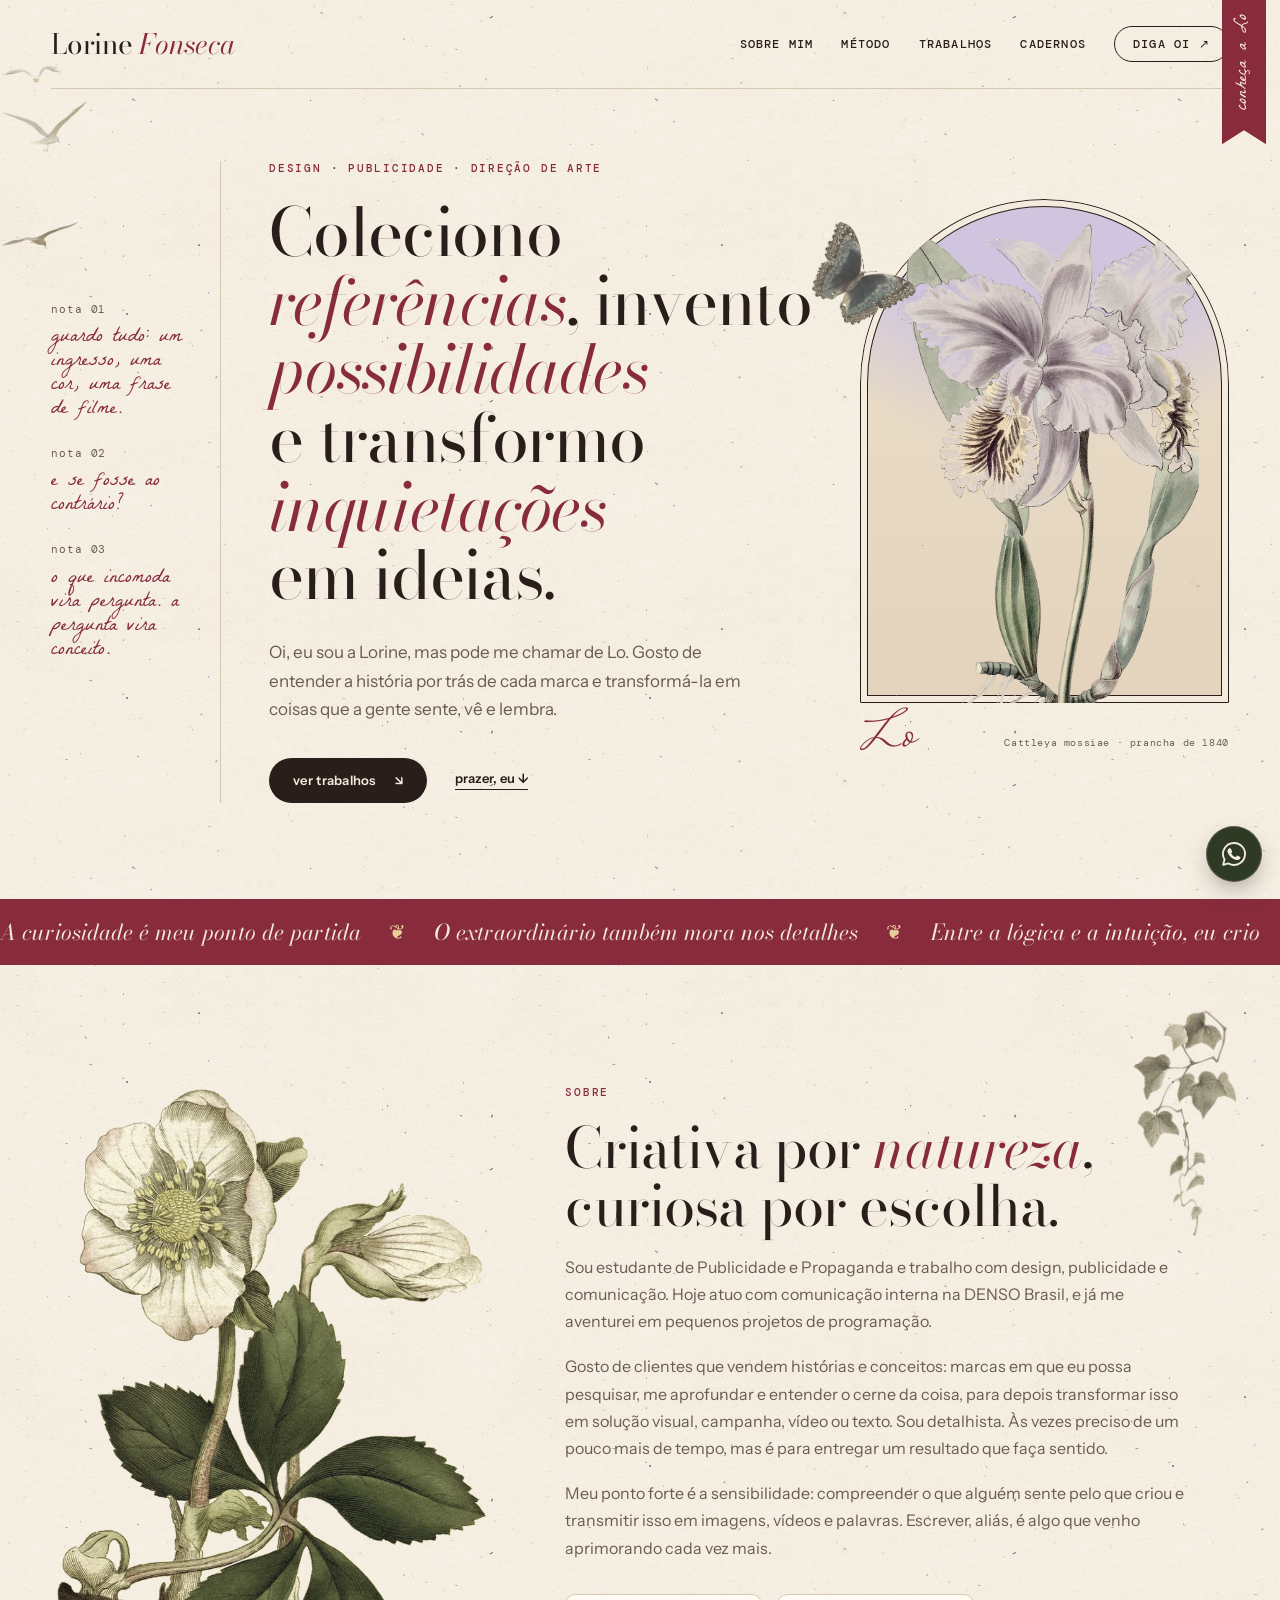
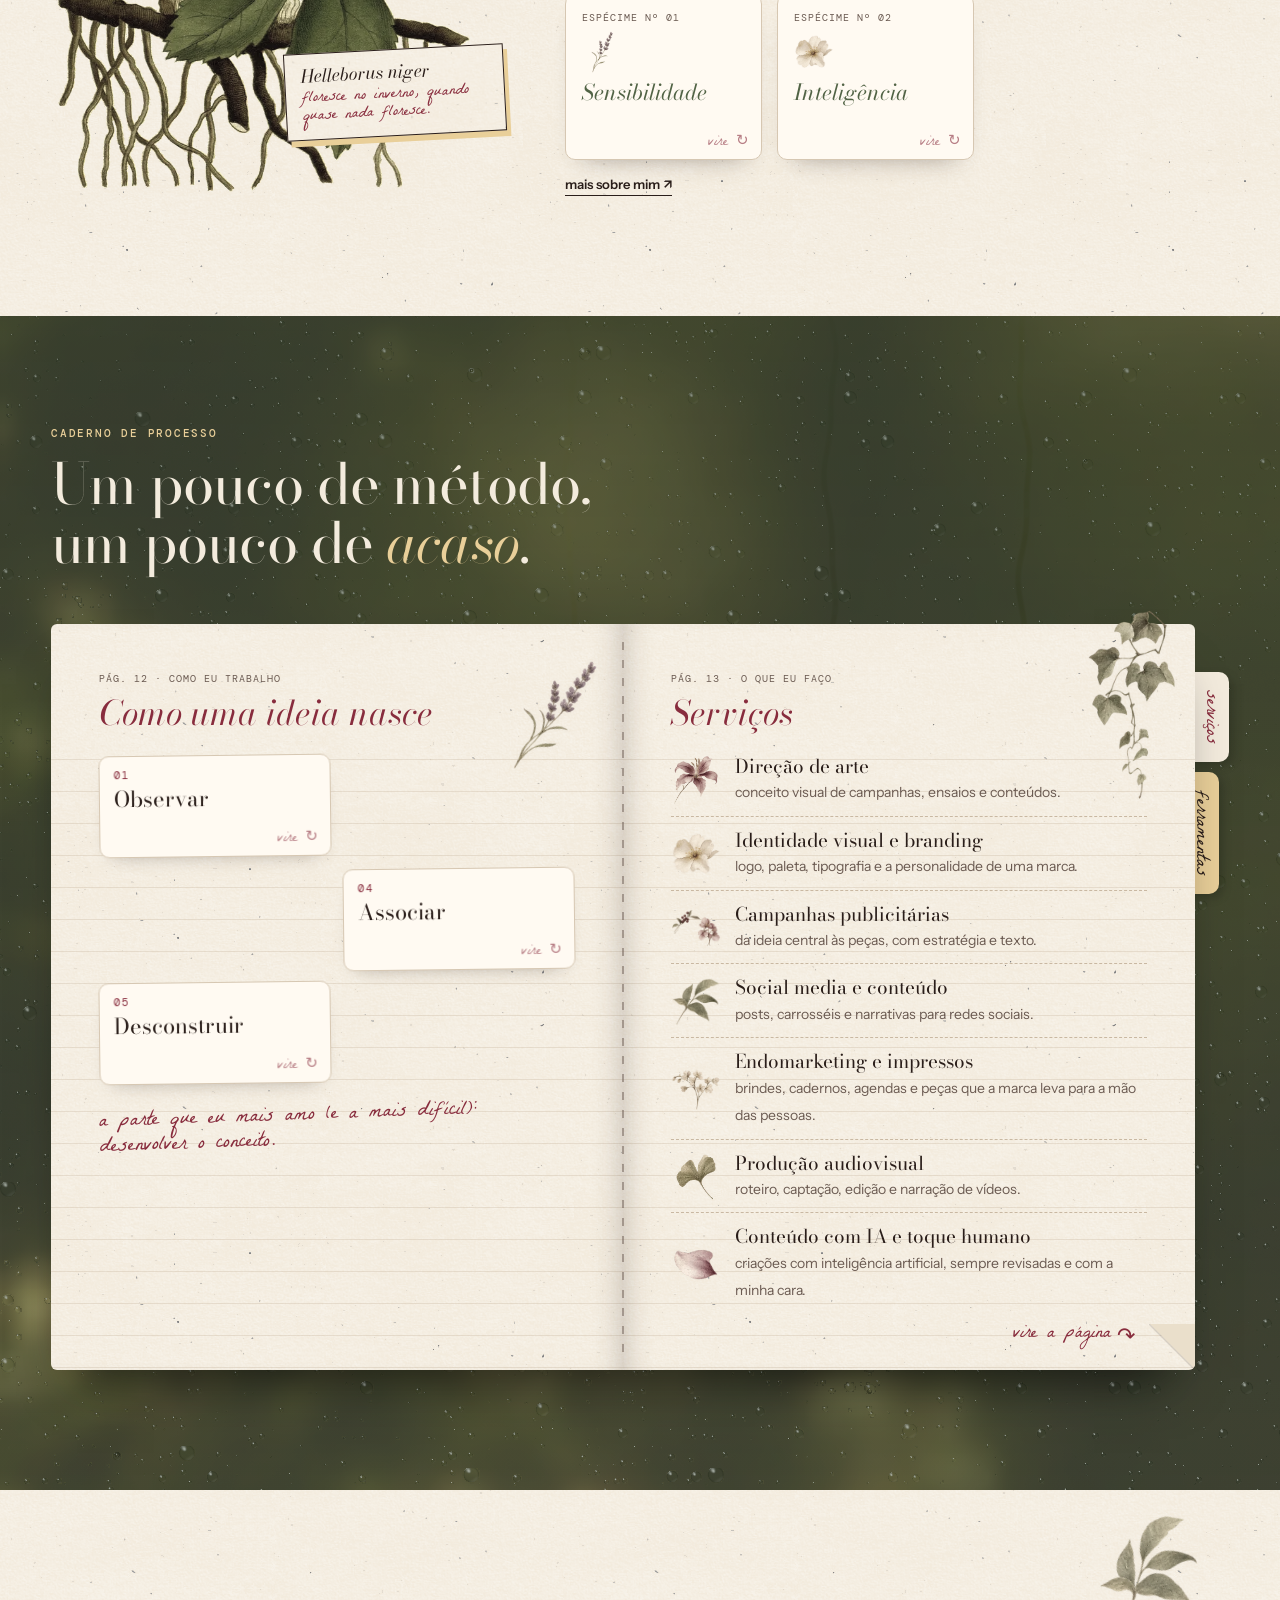
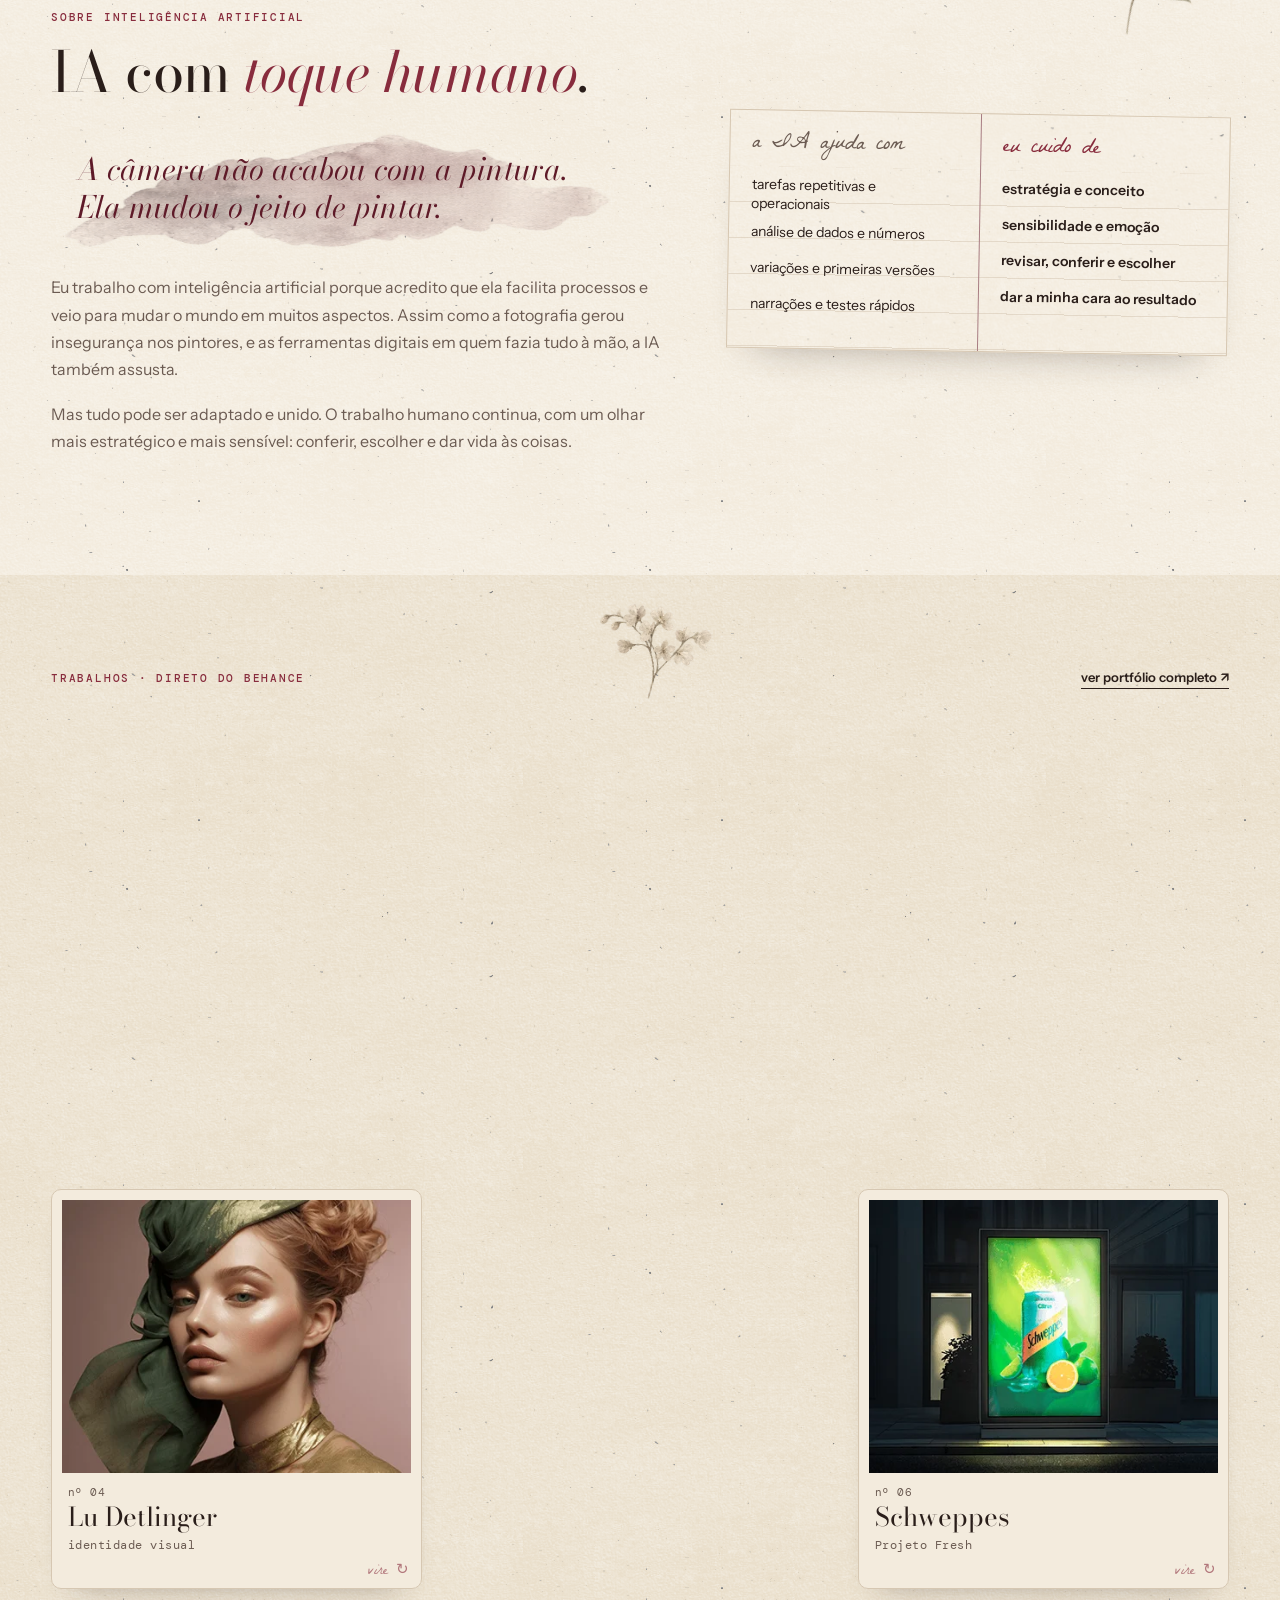
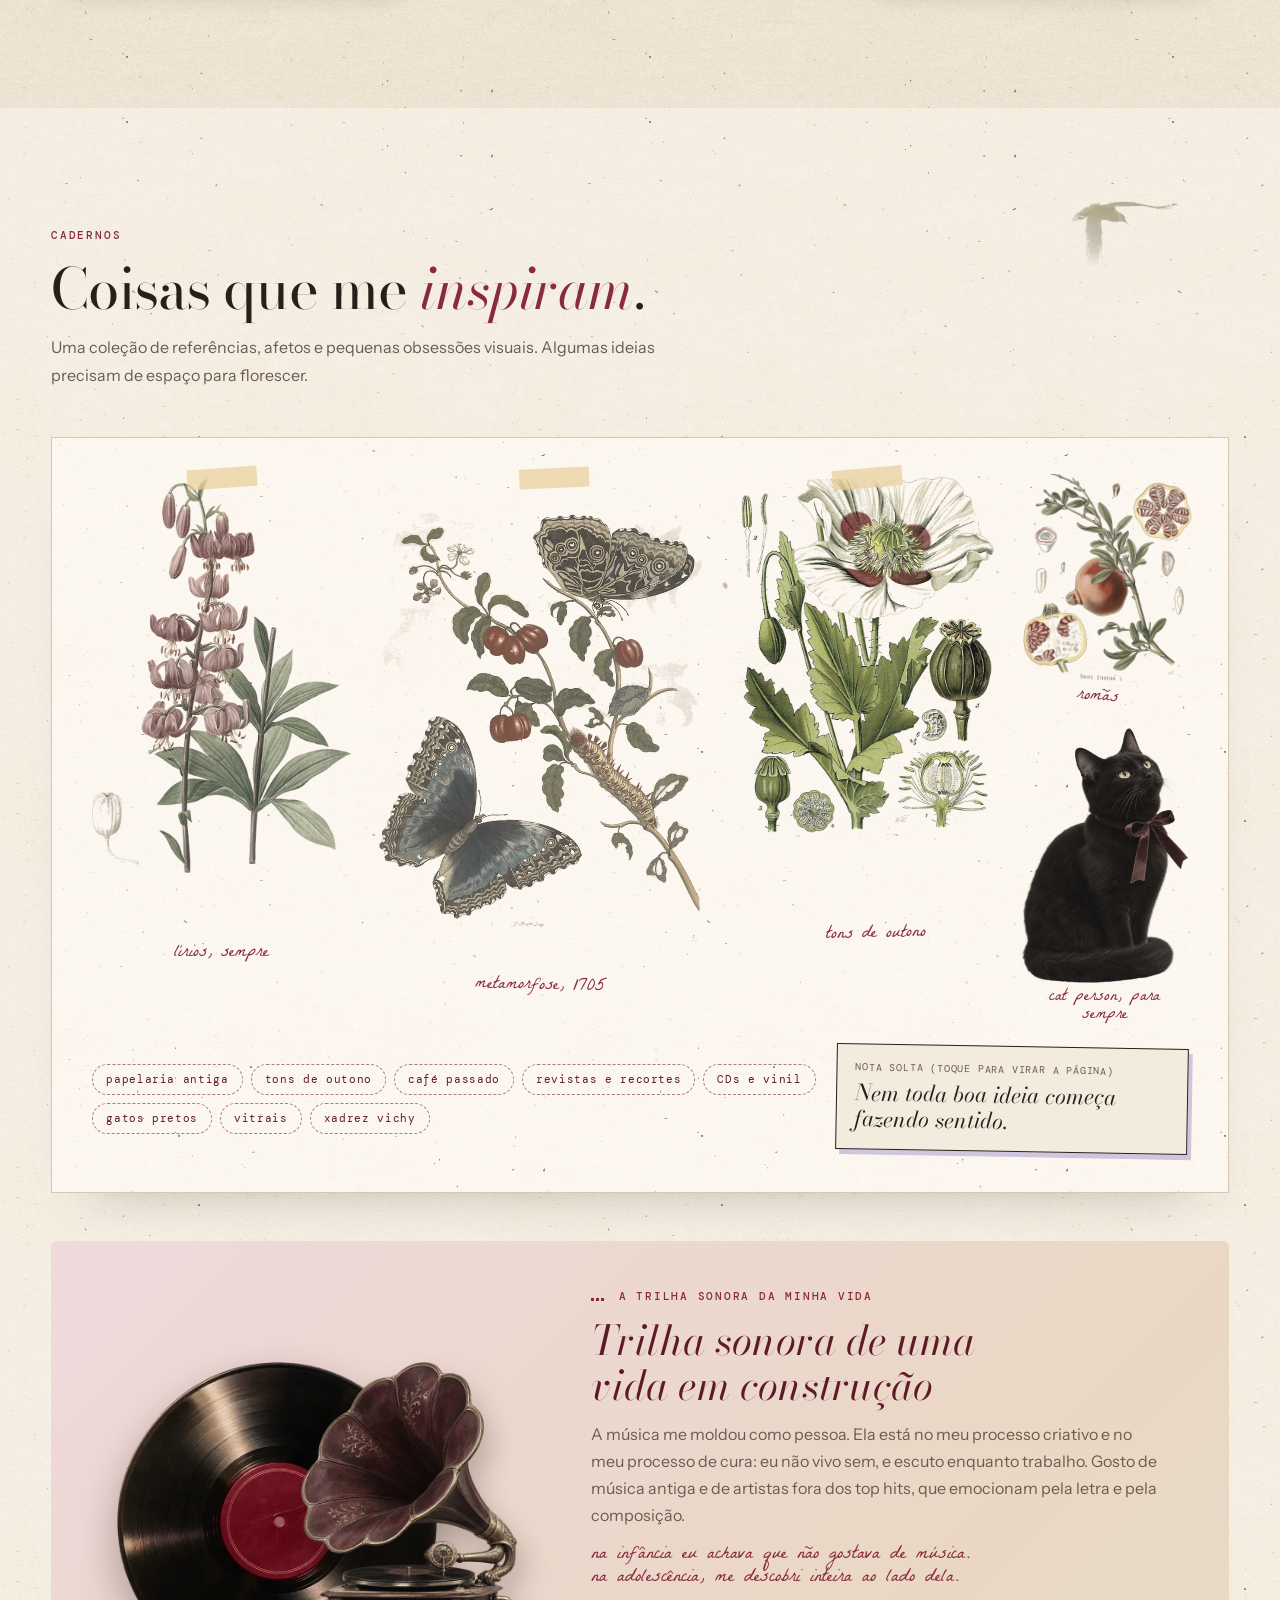
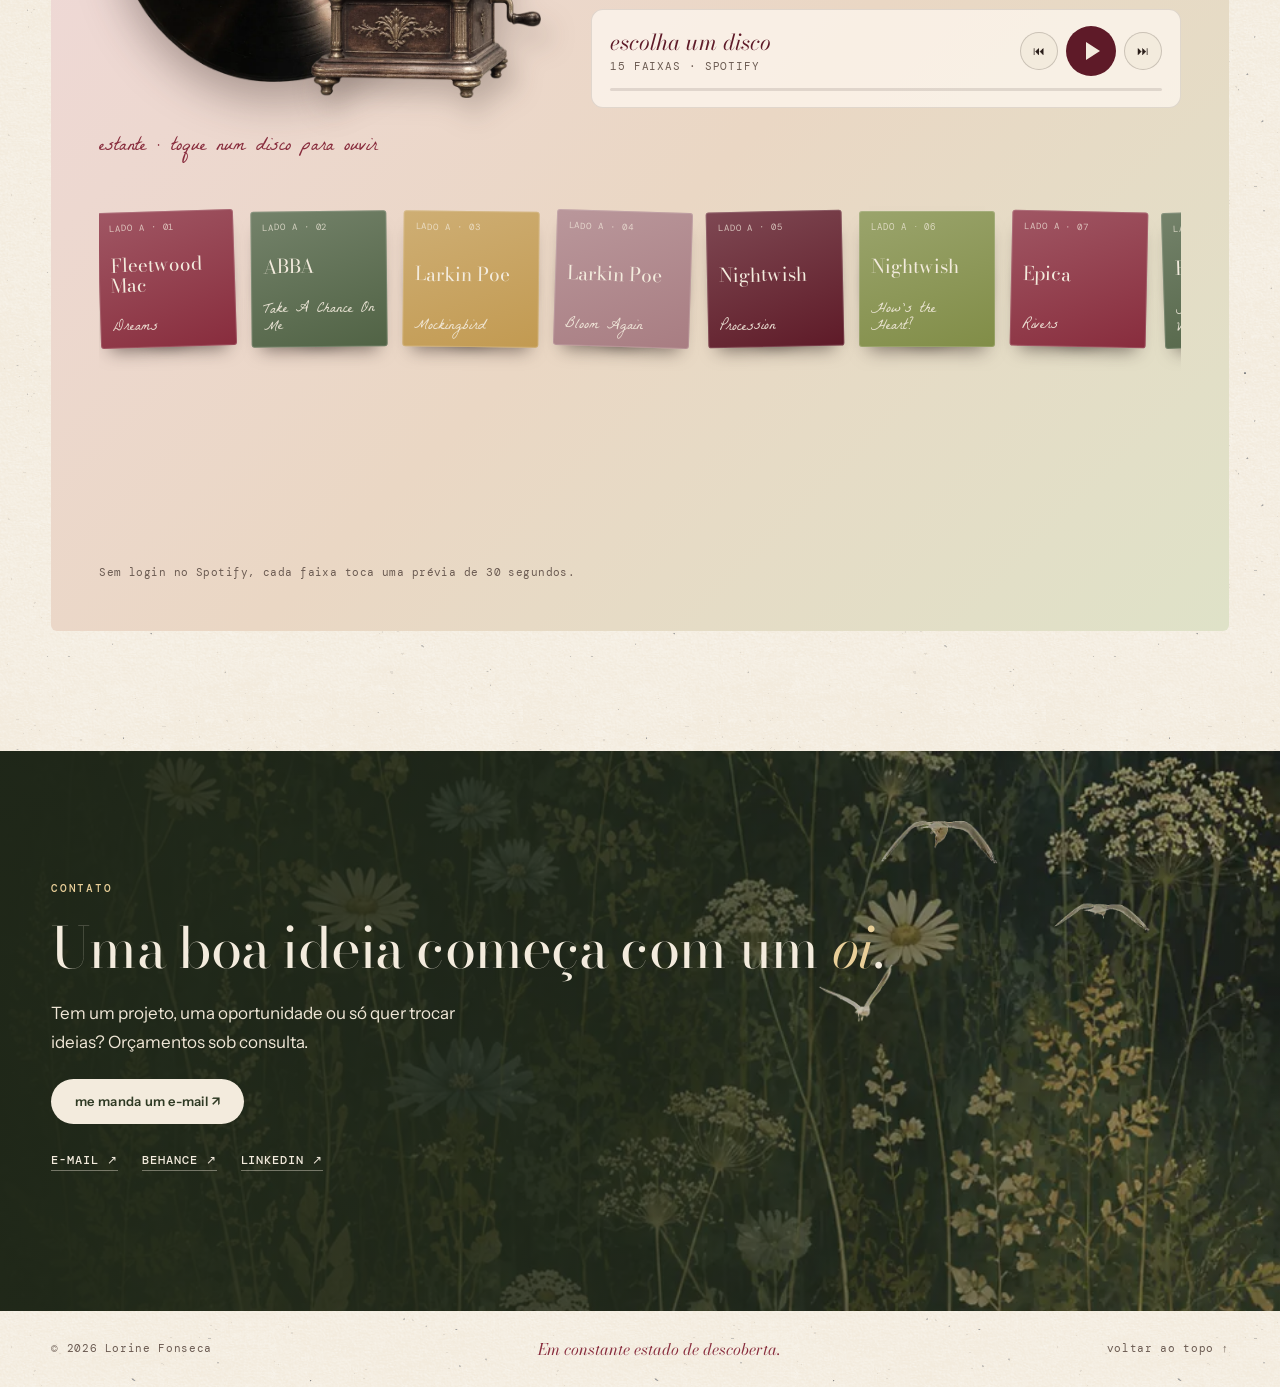
==== index.html @ 3f1cf46c "Cards que viram com mola, inclinação e brilho Princípios, etapas de 'Como uma ideia nasce', trabalho" ====
<!doctype html>
<html lang="pt-BR">
<head>
  <meta charset="utf-8">
  <meta name="viewport" content="width=device-width,initial-scale=1">
  <meta name="theme-color" content="#F3EBDD">
  <meta name="description" content="Lorine Fonseca (Lo): design, publicidade e direção de arte. Ideias com intenção, criação com personalidade.">
  <title>Lorine Fonseca | design, publicidade e direção de arte</title>
  <link rel="preconnect" href="https://fonts.googleapis.com">
  <link rel="preconnect" href="https://fonts.gstatic.com" crossorigin>
  <link href="https://fonts.googleapis.com/css2?family=Bodoni+Moda:ital,opsz,wght@0,6..96,400..700;1,6..96,400..700&family=DM+Mono:wght@400;500&family=Instrument+Sans:wght@400..700&family=La+Belle+Aurore&family=Mrs+Saint+Delafield&display=swap" rel="stylesheet">
  <link rel="preload" as="image" href="assets/botanica/orquidea.webp">
  <link rel="stylesheet" href="styles.css">
  <script>try{if(sessionStorage.getItem('lo-abertura')){document.documentElement.classList.add('sem-abertura')}sessionStorage.setItem('lo-abertura','1')}catch(e){}</script>
</head>
<body>
  <div class="loader" aria-hidden="true">
    <div class="loader-inner">
      <div class="loader-arch"><img src="assets/botanica/orquidea.webp" alt="" width="860" height="1343"></div>
      <p class="loader-name"><span style="--i:0">L</span><span style="--i:1">o</span><span style="--i:2">r</span><span style="--i:3">i</span><span style="--i:4">n</span><span style="--i:5">e</span> <em><span style="--i:7">F</span><span style="--i:8">o</span><span style="--i:9">n</span><span style="--i:10">s</span><span style="--i:11">e</span><span style="--i:12">c</span><span style="--i:13">a</span></em></p>
      <p class="loader-sub">design · publicidade · direção de arte</p>
    </div>
  </div>
  <a class="skip" href="#sobre">pular para o conteúdo</a>

  <header class="masthead wrap">
    <a href="#inicio" class="wordmark" aria-label="Lorine Fonseca, início">Lorine <em>Fonseca</em></a>
    <nav aria-label="Navegação principal">
      <a href="sobre-mim.html">sobre mim</a>
      <a href="#metodo">método</a>
      <a href="#projetos">trabalhos</a>
      <a href="#moodboard">cadernos</a>
      <a class="nav-contact" href="mailto:lorinefonseca0@gmail.com">diga oi ↗</a>
    </nav>
  </header>

  <a class="bookmark" href="sobre-mim.html"><span>conheça a Lo</span></a>

  <main>
    <!-- ============ INÍCIO ============ -->
    <section class="hero wrap" id="inicio">
      <div class="sky" aria-hidden="true">
        <img class="bird b1" src="assets/objetos/passaro-1.webp" alt="" width="248" height="154">
        <img class="bird b2" src="assets/objetos/passaro-4.webp" alt="" width="284" height="110">
        <img class="bird b3" src="assets/objetos/passaro-6.webp" alt="" width="226" height="70">
        <img class="petal p-a" src="assets/aquarela/petala.webp" alt="" width="96" height="114">
        <img class="petal p-b" src="assets/aquarela/petala-2.webp" alt="" width="129" height="96">
        <img class="petal p-c" src="assets/aquarela/petala.webp" alt="" width="96" height="114">
      </div>

      <aside class="margin" aria-label="Notas da margem">
        <p class="note-n">nota 01</p>
        <p class="hand" data-note="ref">guardo tudo: um ingresso, uma cor, uma frase de filme.</p>
        <p class="note-n">nota 02</p>
        <p class="hand" data-note="poss">e se fosse ao contrário?</p>
        <p class="note-n">nota 03</p>
        <p class="hand" data-note="inq">o que incomoda vira pergunta. a pergunta vira conceito.</p>
      </aside>

      <div class="hero-copy">
        <p class="eyebrow">design · publicidade · direção de arte</p>
        <h1>Coleciono <button type="button" class="w" data-for="ref">referências</button>, invento <button type="button" class="w" data-for="poss">possibilidades</button> e transformo <button type="button" class="w" data-for="inq">inquietações</button> em ideias.</h1>
        <p class="intro">Oi, eu sou a Lorine, mas pode me chamar de Lo. Gosto de entender a história por trás de cada marca e transformá-la em coisas que a gente sente, vê e lembra.</p>
        <div class="hero-actions">
          <a class="btn" href="#projetos">ver trabalhos <span aria-hidden="true">↘</span></a>
          <a class="text-link" href="#sobre">prazer, eu ↓</a>
        </div>
      </div>

      <figure class="hero-art">
        <div class="arch">
          <img src="assets/botanica/orquidea.webp" alt="Ilustração botânica antiga de uma orquídea lilás (Cattleya)" width="860" height="1343">
        </div>
        <img class="butterfly" src="assets/botanica/borboleta.webp" alt="" width="478" height="477">
        <figcaption><span class="sig">Lo</span><span class="tag">Cattleya mossiae · prancha de 1840</span></figcaption>
      </figure>
    </section>

    <div class="ticker" aria-hidden="true">
      <div class="ticker-track">
        <span>A curiosidade é meu ponto de partida</span><i>❦</i>
        <span>O extraordinário também mora nos detalhes</span><i>❦</i>
        <span>Entre a lógica e a intuição, eu crio</span><i>❦</i>
        <span>Um olhar atento muda tudo</span><i>❦</i>
        <span>A curiosidade é meu ponto de partida</span><i>❦</i>
        <span>O extraordinário também mora nos detalhes</span><i>❦</i>
        <span>Entre a lógica e a intuição, eu crio</span><i>❦</i>
        <span>Um olhar atento muda tudo</span><i>❦</i>
      </div>
    </div>

    <!-- ============ SOBRE ============ -->
    <section class="about wrap" id="sobre">
      <img class="deco deco-hera" src="assets/aquarela/hera.webp" alt="" width="228" height="486" loading="lazy">
      <figure class="about-art">
        <img src="assets/botanica/heleboro.webp" alt="Ilustração botânica antiga de um heléboro branco com raízes" width="680" height="1112" loading="lazy">
        <figcaption class="specimen-label">
          <span>Helleborus niger</span>
          <small>floresce no inverno, quando quase nada floresce.</small>
        </figcaption>
      </figure>

      <div class="about-copy">
        <p class="label">sobre</p>
        <h2>Criativa por <em>natureza</em>, curiosa por escolha.</h2>
        <p>Sou estudante de Publicidade e Propaganda e trabalho com design, publicidade e comunicação. Hoje atuo com comunicação interna na DENSO Brasil, e já me aventurei em pequenos projetos de programação.</p>
        <p>Gosto de clientes que vendem histórias e conceitos: marcas em que eu possa pesquisar, me aprofundar e entender o cerne da coisa, para depois transformar isso em solução visual, campanha, vídeo ou texto. Sou detalhista. Às vezes preciso de um pouco mais de tempo, mas é para entregar um resultado que faça sentido.</p>
        <p>Meu ponto forte é a sensibilidade: compreender o que alguém sente pelo que criou e transmitir isso em imagens, vídeos e palavras. Escrever, aliás, é algo que venho aprimorando cada vez mais.</p>

        <ol class="principles" aria-label="Os três princípios do meu trabalho">
          <li><div class="flip principle" tabindex="0" role="button" aria-pressed="false" aria-label="Sensibilidade: toque para virar e ler"><div class="flip-inner"><div class="flip-face flip-front"><span class="p-n">espécime nº 01</span><img class="p-ic" src="assets/aquarela/lavanda.webp" alt="" loading="lazy"><b>Sensibilidade</b><span class="flip-hint" aria-hidden="true">vire ↻</span></div><div class="flip-face flip-back"><span class="p-n">espécime nº 01 · sensibilidade</span><span class="p-desc">perceber nuances, sentimentos e detalhes que passam despercebidos.</span></div><span class="flip-glare" aria-hidden="true"></span></div></div></li>
          <li><div class="flip principle" tabindex="0" role="button" aria-pressed="false" aria-label="Inteligência: toque para virar e ler"><div class="flip-inner"><div class="flip-face flip-front"><span class="p-n">espécime nº 02</span><img class="p-ic" src="assets/aquarela/flor-creme.webp" alt="" loading="lazy"><b>Inteligência</b><span class="flip-hint" aria-hidden="true">vire ↻</span></div><div class="flip-face flip-back"><span class="p-n">espécime nº 02 · inteligência</span><span class="p-desc">criar com intenção, repertório, pesquisa e estratégia.</span></div><span class="flip-glare" aria-hidden="true"></span></div></div></li>
          <li><div class="flip principle" tabindex="0" role="button" aria-pressed="false" aria-label="Experimentação: toque para virar e ler"><div class="flip-inner"><div class="flip-face flip-front"><span class="p-n">espécime nº 03</span><img class="p-ic" src="assets/aquarela/folhas.webp" alt="" loading="lazy"><b>Experimentação</b><span class="flip-hint" aria-hidden="true">vire ↻</span></div><div class="flip-face flip-back"><span class="p-n">espécime nº 03 · experimentação</span><span class="p-desc">misturar linguagens, testar e questionar padrões.</span></div><span class="flip-glare" aria-hidden="true"></span></div></div></li>
        </ol>

        <a class="text-link" href="sobre-mim.html">mais sobre mim ↗</a>
      </div>
    </section>

    <!-- ============ MÉTODO, SERVIÇOS E FERRAMENTAS (sketchbook) ============ -->
    <section class="method" id="metodo">
      <div class="wrap">
        <div class="method-head">
          <p class="label">caderno de processo</p>
          <h2>Um pouco de método, um pouco de <em>acaso</em>.</h2>
        </div>

        <div class="binder" id="fichario">
          <div class="binder-tabs" role="tablist" aria-label="Páginas do fichário">
            <button type="button" role="tab" class="tab tab-1" id="tab-1" aria-controls="spread-1" aria-selected="true">serviços</button>
            <button type="button" role="tab" class="tab tab-2" id="tab-2" aria-controls="spread-2" aria-selected="false" tabindex="-1">ferramentas</button>
          </div>
          <div class="spreads">
            <div class="sketchbook spread is-active" id="spread-1" role="tabpanel" aria-labelledby="tab-1">
              <article class="page page-left" aria-labelledby="como">
                <img class="wc wc-lavanda" src="assets/aquarela/lavanda.webp" alt="" width="162" height="300" loading="lazy">
                <p class="page-tag">pág. 12 · como eu trabalho</p>
                <h3 id="como">Como uma ideia nasce</h3>
                <ol class="steps">
                  <li><div class="flip step" tabindex="0" role="button" aria-pressed="false" aria-label="Observar: toque para virar e ler"><div class="flip-inner"><div class="flip-face flip-front"><span class="st-n">01</span><b>Observar</b><span class="flip-hint" aria-hidden="true">vire ↻</span></div><div class="flip-face flip-back"><span class="st-n">01 · observar</span><span class="st-desc">começo pelo briefing: perguntas e escuta para entender o que você quer de verdade.</span></div><span class="flip-glare" aria-hidden="true"></span></div></div></li>
                  <li><div class="flip step" tabindex="0" role="button" aria-pressed="false" aria-label="Sentir: toque para virar e ler"><div class="flip-inner"><div class="flip-face flip-front"><span class="st-n">02</span><b>Sentir</b><span class="flip-hint" aria-hidden="true">vire ↻</span></div><div class="flip-face flip-back"><span class="st-n">02 · sentir</span><span class="st-desc">busco a história do produto e o que motiva quem o criou. Todo negócio carrega um valor afetivo.</span></div><span class="flip-glare" aria-hidden="true"></span></div></div></li>
                  <li><div class="flip step" tabindex="0" role="button" aria-pressed="false" aria-label="Pesquisar: toque para virar e ler"><div class="flip-inner"><div class="flip-face flip-front"><span class="st-n">03</span><b>Pesquisar</b><span class="flip-hint" aria-hidden="true">vire ↻</span></div><div class="flip-face flip-back"><span class="st-n">03 · pesquisar</span><span class="st-desc">mergulho em referências, mercado e contexto até chegar ao cerne da ideia.</span></div><span class="flip-glare" aria-hidden="true"></span></div></div></li>
                  <li><div class="flip step" tabindex="0" role="button" aria-pressed="false" aria-label="Associar: toque para virar e ler"><div class="flip-inner"><div class="flip-face flip-front"><span class="st-n">04</span><b>Associar</b><span class="flip-hint" aria-hidden="true">vire ↻</span></div><div class="flip-face flip-back"><span class="st-n">04 · associar</span><span class="st-desc">cruzo coisas que parecem distantes até surgir um conceito.</span></div><span class="flip-glare" aria-hidden="true"></span></div></div></li>
                  <li><div class="flip step" tabindex="0" role="button" aria-pressed="false" aria-label="Desconstruir: toque para virar e ler"><div class="flip-inner"><div class="flip-face flip-front"><span class="st-n">05</span><b>Desconstruir</b><span class="flip-hint" aria-hidden="true">vire ↻</span></div><div class="flip-face flip-back"><span class="st-n">05 · desconstruir</span><span class="st-desc">questiono o óbvio e corto o que não tem intenção.</span></div><span class="flip-glare" aria-hidden="true"></span></div></div></li>
                  <li><div class="flip step" tabindex="0" role="button" aria-pressed="false" aria-label="Experimentar: toque para virar e ler"><div class="flip-inner"><div class="flip-face flip-front"><span class="st-n">06</span><b>Experimentar</b><span class="flip-hint" aria-hidden="true">vire ↻</span></div><div class="flip-face flip-back"><span class="st-n">06 · experimentar</span><span class="st-desc">desenvolvo o visual com cuidado nos detalhes e testo caminhos até os elementos conversarem.</span></div><span class="flip-glare" aria-hidden="true"></span></div></div></li>
                </ol>
                <p class="page-note">a parte que eu mais amo (e a mais difícil): desenvolver o conceito.</p>
              </article>

              <article class="page page-right" aria-labelledby="faco">
                <img class="wc wc-hera" src="assets/aquarela/hera.webp" alt="" width="228" height="486" loading="lazy">
                <p class="page-tag">pág. 13 · o que eu faço</p>
                <h3 id="faco">Serviços</h3>
                <ul class="services">
                  <li><img src="assets/aquarela/lirio.webp" alt="" width="345" height="375" loading="lazy"><div><b>Direção de arte</b><span>conceito visual de campanhas, ensaios e conteúdos.</span></div></li>
                  <li><img src="assets/aquarela/flor-creme.webp" alt="" width="219" height="186" loading="lazy"><div><b>Identidade visual e branding</b><span>logo, paleta, tipografia e a personalidade de uma marca.</span></div></li>
                  <li><img src="assets/aquarela/frutinhas.webp" alt="" width="432" height="327" loading="lazy"><div><b>Campanhas publicitárias</b><span>da ideia central às peças, com estratégia e texto.</span></div></li>
                  <li><img src="assets/aquarela/folhas.webp" alt="" width="219" height="216" loading="lazy"><div><b>Social media e conteúdo</b><span>posts, carrosséis e narrativas para redes sociais.</span></div></li>
                  <li><img src="assets/aquarela/ramo-creme.webp" alt="" width="273" height="231" loading="lazy"><div><b>Endomarketing e impressos</b><span>brindes, cadernos, agendas e peças que a marca leva para a mão das pessoas.</span></div></li>
                  <li><img src="assets/aquarela/ginkgo.webp" alt="" width="165" height="189" loading="lazy"><div><b>Produção audiovisual</b><span>roteiro, captação, edição e narração de vídeos.</span></div></li>
                  <li><img src="assets/aquarela/petala-2.webp" alt="" width="129" height="96" loading="lazy"><div><b>Conteúdo com IA e toque humano</b><span>criações com inteligência artificial, sempre revisadas e com a minha cara.</span></div></li>
                </ul>
                <button type="button" class="turn turn-next" data-go="2">vire a página <span aria-hidden="true">↷</span></button>
              </article>
            </div>

            <div class="sketchbook spread" id="spread-2" role="tabpanel" aria-labelledby="tab-2">
              <article class="page page-left" aria-labelledby="ferramentas">
                <img class="wc wc-ginkgo" src="assets/aquarela/ginkgo.webp" alt="" width="165" height="189" loading="lazy">
                <p class="page-tag">pág. 14 · ferramentas</p>
                <h3 id="ferramentas">Ferramentas</h3>
                <dl class="tools">
                  <div><dt>criação</dt><dd><span>Photoshop</span><span>Illustrator</span><span>Figma</span><span>Canva</span><span>CapCut</span></dd></div>
                  <div><dt>inteligência artificial</dt><dd><span>Claude Code</span><span>ChatGPT</span><span>Magnific</span><span>ElevenLabs</span></dd></div>
                  <div><dt>referência e organização</dt><dd><span>Pinterest</span><span>Notion</span><span>Trello</span></dd></div>
                  <div><dt>e-mail marketing</dt><dd><span>HubSpot</span><span>All iN</span><span>Mailbiz</span></dd></div>
                  <div><dt>pacote Office</dt><dd><span class="fav">PowerPoint</span><span>Excel</span><span>Word</span></dd></div>
                  <div><dt>à mão</dt><dd><span>cadernos e colagem</span><span>desenho</span><span>aquarela</span><span>Canon PowerShot</span></dd></div>
                  <div><dt>idiomas</dt><dd><span>português</span><span>inglês intermediário</span></dd></div>
                </dl>
                <button type="button" class="turn turn-prev" data-go="1"><span aria-hidden="true">↶</span> voltar a página</button>
              </article>

              <article class="page page-right" aria-labelledby="combinados">
                <img class="wc wc-flor" src="assets/aquarela/flor-creme.webp" alt="" width="219" height="186" loading="lazy">
                <p class="page-tag">pág. 15 · combinados</p>
                <h3 id="combinados">Como trabalhamos juntos</h3>
                <ul class="deals">
                  <li>Começo sempre por um bom briefing: perguntas, história e motivações.</li>
                  <li>Apresento ideias com fatos e explicações. A escolha final é sua.</li>
                  <li>Até 3 rodadas de ajuste para chegar ao resultado final.</li>
                  <li>Você recebe tudo o que foi proposto: posts, vídeos e todos os assets finais.</li>
                  <li>Arquivos abertos mediante valor adicional.</li>
                </ul>
                <div class="stamp-row">
                  <span class="stamp">orçamento sob consulta</span>
                  <span class="stamp stamp-2">freelas e oportunidades</span>
                </div>
                <p class="page-note">aberta a lugares que valorizem a criatividade e o crescimento.</p>
              </article>
            </div>
          </div>
        </div>
      </div>
    </section>

    <!-- ============ IA ============ -->
    <section class="ai wrap" id="ia" aria-labelledby="ia-titulo">
      <img class="deco deco-folhas" src="assets/aquarela/folhas.webp" alt="" width="219" height="216" loading="lazy">
      <div class="ai-copy">
        <p class="label">sobre inteligência artificial</p>
        <h2 id="ia-titulo">IA com <em>toque humano</em>.</h2>
        <blockquote class="ai-quote">
          <span class="wash" aria-hidden="true"></span>
          A câmera não acabou com a pintura. Ela mudou o jeito de pintar.
        </blockquote>
        <p>Eu trabalho com inteligência artificial porque acredito que ela facilita processos e veio para mudar o mundo em muitos aspectos. Assim como a fotografia gerou insegurança nos pintores, e as ferramentas digitais em quem fazia tudo à mão, a IA também assusta.</p>
        <p>Mas tudo pode ser adaptado e unido. O trabalho humano continua, com um olhar mais estratégico e mais sensível: conferir, escolher e dar vida às coisas.</p>
      </div>
      <div class="ledger" aria-label="Divisão de tarefas entre a IA e a Lo">
        <div class="ledger-col">
          <p class="ledger-h">a IA ajuda com</p>
          <ul>
            <li>tarefas repetitivas e operacionais</li>
            <li>análise de dados e números</li>
            <li>variações e primeiras versões</li>
            <li>narrações e testes rápidos</li>
          </ul>
        </div>
        <div class="ledger-col ledger-me">
          <p class="ledger-h">eu cuido de</p>
          <ul>
            <li>estratégia e conceito</li>
            <li>sensibilidade e emoção</li>
            <li>revisar, conferir e escolher</li>
            <li>dar a minha cara ao resultado</li>
          </ul>
        </div>
      </div>
    </section>

    <!-- ============ TRABALHOS ============ -->
    <section class="projects" id="projetos">
      <div class="wrap">
        <img class="deco deco-ramo" src="assets/aquarela/ramo-creme.webp" alt="" width="273" height="231" loading="lazy">
        <div class="projects-head">
          <p class="label">trabalhos · direto do Behance</p>
          <a class="text-link" href="https://www.behance.net/lorinefonseca" target="_blank" rel="noopener">ver portfólio completo ↗</a>
        </div>

        <div class="behance-grid">
          <div class="flip work" tabindex="0" role="button" aria-pressed="false" aria-label="MUSA: toque para virar"><div class="flip-inner"><div class="flip-face flip-front"><span class="work-img"><img src="assets/behance/musa.webp" alt="Capa do projeto MUSA" width="404" height="316" loading="lazy"></span><span class="work-meta"><span class="work-n">nº 01</span><span class="work-title">MUSA</span><span class="work-tag">identidade visual · Cuplover</span></span><span class="flip-hint" aria-hidden="true">vire ↻</span></div><div class="flip-face flip-back"><span class="work-n">nº 01 · Behance</span><span class="work-title">MUSA</span><span class="work-tag">identidade visual · Cuplover</span><a class="work-link" href="https://www.behance.net/gallery/258523909/MUSA-Identidade-Visual-CUPLOVER" target="_blank" rel="noopener">abrir projeto completo ↗</a></div><span class="flip-glare" aria-hidden="true"></span></div></div>
          <div class="flip work" tabindex="0" role="button" aria-pressed="false" aria-label="Yupe: toque para virar"><div class="flip-inner"><div class="flip-face flip-front"><span class="work-img"><img src="assets/behance/yupe.webp" alt="Capa do projeto Yupe" width="404" height="316" loading="lazy"></span><span class="work-meta"><span class="work-n">nº 02</span><span class="work-title">Yupe</span><span class="work-tag">logo e design web</span></span><span class="flip-hint" aria-hidden="true">vire ↻</span></div><div class="flip-face flip-back"><span class="work-n">nº 02 · Behance</span><span class="work-title">Yupe</span><span class="work-tag">logo e design web</span><a class="work-link" href="https://www.behance.net/gallery/209349275/Yupe-Logo-e-Design-Web" target="_blank" rel="noopener">abrir projeto completo ↗</a></div><span class="flip-glare" aria-hidden="true"></span></div></div>
          <div class="flip work" tabindex="0" role="button" aria-pressed="false" aria-label="Proxima Digital Design: toque para virar"><div class="flip-inner"><div class="flip-face flip-front"><span class="work-img"><img src="assets/behance/proxima.webp" alt="Capa do projeto Proxima Digital Design" width="404" height="316" loading="lazy"></span><span class="work-meta"><span class="work-n">nº 03</span><span class="work-title">Proxima Digital Design</span><span class="work-tag">identidade visual</span></span><span class="flip-hint" aria-hidden="true">vire ↻</span></div><div class="flip-face flip-back"><span class="work-n">nº 03 · Behance</span><span class="work-title">Proxima Digital Design</span><span class="work-tag">identidade visual</span><a class="work-link" href="https://www.behance.net/gallery/207984297/Proxima-Digital-Design-Identidade-Visual" target="_blank" rel="noopener">abrir projeto completo ↗</a></div><span class="flip-glare" aria-hidden="true"></span></div></div>
          <div class="flip work" tabindex="0" role="button" aria-pressed="false" aria-label="Lu Detlinger: toque para virar"><div class="flip-inner"><div class="flip-face flip-front"><span class="work-img"><img src="assets/behance/lu-detlinger.webp" alt="Capa do projeto Lu Detlinger" width="404" height="316" loading="lazy"></span><span class="work-meta"><span class="work-n">nº 04</span><span class="work-title">Lu Detlinger</span><span class="work-tag">identidade visual</span></span><span class="flip-hint" aria-hidden="true">vire ↻</span></div><div class="flip-face flip-back"><span class="work-n">nº 04 · Behance</span><span class="work-title">Lu Detlinger</span><span class="work-tag">identidade visual</span><a class="work-link" href="https://www.behance.net/gallery/206442843/Lu-Detlinger" target="_blank" rel="noopener">abrir projeto completo ↗</a></div><span class="flip-glare" aria-hidden="true"></span></div></div>
          <div class="flip work" tabindex="0" role="button" aria-pressed="false" aria-label="Constructum: toque para virar"><div class="flip-inner"><div class="flip-face flip-front"><span class="work-img"><img src="assets/behance/constructum.webp" alt="Capa do projeto Constructum" width="404" height="316" loading="lazy"></span><span class="work-meta"><span class="work-n">nº 05</span><span class="work-title">Constructum</span><span class="work-tag">jogo de tabuleiro</span></span><span class="flip-hint" aria-hidden="true">vire ↻</span></div><div class="flip-face flip-back"><span class="work-n">nº 05 · Behance</span><span class="work-title">Constructum</span><span class="work-tag">jogo de tabuleiro</span><a class="work-link" href="https://www.behance.net/gallery/201735393/Constructum-Jogo-de-Tabuleiro" target="_blank" rel="noopener">abrir projeto completo ↗</a></div><span class="flip-glare" aria-hidden="true"></span></div></div>
          <div class="flip work" tabindex="0" role="button" aria-pressed="false" aria-label="Schweppes: toque para virar"><div class="flip-inner"><div class="flip-face flip-front"><span class="work-img"><img src="assets/behance/schweppes.webp" alt="Capa do projeto Schweppes, Projeto Fresh" width="404" height="316" loading="lazy"></span><span class="work-meta"><span class="work-n">nº 06</span><span class="work-title">Schweppes</span><span class="work-tag">Projeto Fresh</span></span><span class="flip-hint" aria-hidden="true">vire ↻</span></div><div class="flip-face flip-back"><span class="work-n">nº 06 · Behance</span><span class="work-title">Schweppes</span><span class="work-tag">Projeto Fresh</span><a class="work-link" href="https://www.behance.net/gallery/201734225/Projeto-Fresh-Schweppes" target="_blank" rel="noopener">abrir projeto completo ↗</a></div><span class="flip-glare" aria-hidden="true"></span></div></div>
        </div>
      </div>
    </section>

    <!-- ============ CADERNOS ============ -->
    <section class="notebook wrap" id="moodboard">
      <img class="bird bird-still" src="assets/objetos/passaro-3.webp" alt="" width="184" height="118" loading="lazy">
      <div class="notebook-head">
        <p class="label">cadernos</p>
        <h2>Coisas que me <em>inspiram</em>.</h2>
        <p>Uma coleção de referências, afetos e pequenas obsessões visuais. Algumas ideias precisam de espaço para florescer.</p>
      </div>

      <div class="herbarium">
        <figure class="pressed p1">
          <img src="assets/botanica/lirio.webp" alt="Ilustração antiga de lírio martagão" width="680" height="1039" loading="lazy">
          <figcaption>lírios, sempre</figcaption>
        </figure>
        <figure class="pressed p2">
          <img src="assets/botanica/merian.webp" alt="Prancha de Maria Sibylla Merian com borboletas, frutos e lagarta" width="680" height="893" loading="lazy">
          <figcaption>metamorfose, 1705</figcaption>
        </figure>
        <figure class="pressed p3">
          <img src="assets/botanica/papoula.webp" alt="Ilustração antiga de papoula branca com cápsulas" width="680" height="937" loading="lazy">
          <figcaption>tons de outono</figcaption>
        </figure>
        <figure class="pressed p4">
          <img src="assets/botanica/roma.webp" alt="Ilustração antiga de romã, inteira e em corte" width="680" height="828" loading="lazy">
          <figcaption>romãs</figcaption>
        </figure>
        <figure class="object cat">
          <img src="assets/objetos/gato.webp" alt="Gato preto sentado com um laço vinho no pescoço" width="560" height="861" loading="lazy">
          <figcaption>cat person, para sempre</figcaption>
        </figure>

        <ul class="mood-tags" aria-label="Pequenas obsessões">
          <li>papelaria antiga</li><li>tons de outono</li><li>café passado</li><li>revistas e recortes</li><li>CDs e vinil</li><li>gatos pretos</li><li>vitrais</li><li>xadrez vichy</li>
        </ul>

        <button type="button" class="phrase" id="phrase" aria-live="polite">
          <span class="phrase-label">nota solta (toque para virar a página)</span>
          <span class="phrase-text" id="phrase-text">Nem toda boa ideia começa fazendo sentido.</span>
        </button>
      </div>

      <!-- Trilha sonora: vitrola com estante de discos (Spotify) -->
      <div class="soundtrack" id="trilha">
        <div class="soundtrack-top">
          <div class="player-art">
            <button type="button" class="turntable" id="turntable" aria-label="Tocar ou pausar a música">
              <img class="vinyl-img" src="assets/objetos/vinil.webp" alt="" width="700" height="708" loading="lazy">
              <span class="vinyl-label" id="vinyl-label" aria-hidden="true"></span>
            </button>
            <img class="gramophone" src="assets/objetos/gramofone.webp" alt="Gramofone antigo com corneta vinho e dourada" width="560" height="786" loading="lazy">
          </div>
          <div class="soundtrack-copy">
            <p class="label"><span class="eq" aria-hidden="true"><i></i><i></i><i></i></span> <span id="now-label">a trilha sonora da minha vida</span></p>
            <h3>Trilha sonora de uma vida em construção</h3>
            <p>A música me moldou como pessoa. Ela está no meu processo criativo e no meu processo de cura: eu não vivo sem, e escuto enquanto trabalho. Gosto de música antiga e de artistas fora dos top hits, que emocionam pela letra e pela composição.</p>
            <p class="hand-note">na infância eu achava que não gostava de música. na adolescência, me descobri inteira ao lado dela.</p>
            <div class="deck" aria-label="Controles da vitrola">
              <div class="now">
                <span class="now-title" id="now-title">escolha um disco</span>
                <span class="now-artist" id="now-artist">15 faixas · Spotify</span>
              </div>
              <div class="deck-buttons">
                <button type="button" class="deck-btn" id="prev" aria-label="Faixa anterior">⏮</button>
                <button type="button" class="deck-btn deck-play" id="play" aria-label="Tocar"><span class="i-play" aria-hidden="true"></span></button>
                <button type="button" class="deck-btn" id="next" aria-label="Próxima faixa">⏭</button>
              </div>
              <div class="progress" aria-hidden="true"><span id="progress-bar"></span></div>
            </div>
          </div>
        </div>
        <div class="shelf-wrap">
          <p class="shelf-label">estante · toque num disco para ouvir</p>
          <ol class="shelf" id="shelf" aria-label="Discos da trilha sonora"></ol>
        </div>
        <div class="spotify" id="spotify"><div id="spotify-embed"></div></div>
        <p class="spotify-note">Sem login no Spotify, cada faixa toca uma prévia de 30 segundos.</p>
      </div>
    </section>

    <!-- ============ CONTATO ============ -->
    <section class="contact" id="contato">
      <img class="bird c1" src="assets/objetos/passaro-2.webp" alt="" width="244" height="94" loading="lazy">
      <img class="bird c2" src="assets/objetos/passaro-5.webp" alt="" width="240" height="82" loading="lazy">
      <img class="bird c3" src="assets/objetos/passaro-7.webp" alt="" width="168" height="134" loading="lazy">
      <div class="wrap contact-inner">
        <p class="label">contato</p>
        <h2>Uma boa ideia começa com um <em>oi</em>.</h2>
        <p>Tem um projeto, uma oportunidade ou só quer trocar ideias? Orçamentos sob consulta.</p>
        <a class="btn btn-light" href="mailto:lorinefonseca0@gmail.com">me manda um e-mail ↗</a>
        <div class="contact-links">
          <a href="mailto:lorinefonseca0@gmail.com">e-mail ↗</a>
          <a href="https://www.behance.net/lorinefonseca" target="_blank" rel="noopener">behance ↗</a>
          <a href="https://www.linkedin.com/in/lorine-fonseca/" target="_blank" rel="noopener">linkedin ↗</a>
        </div>
      </div>
    </section>
  </main>

  <footer class="footer wrap">
    <span>© <span id="year">2026</span> Lorine Fonseca</span>
    <span class="footer-note">Em constante estado de descoberta.</span>
    <a href="#inicio">voltar ao topo ↑</a>
  </footer>

  <a class="whatsapp" href="https://wa.me/5519991912205?text=Ol%C3%A1%21%20Vim%20pelo%20seu%20site%2Fportf%C3%B3lio." target="_blank" rel="noopener" aria-label="Conversar com a Lo no WhatsApp">
    <svg viewBox="0 0 24 24" aria-hidden="true"><path class="wa-bubble" d="M12 2.6a9.4 9.4 0 0 0-8.1 14.2L2.7 21.3l4.6-1.2A9.4 9.4 0 1 0 12 2.6z"/><path class="wa-phone" d="M9.1 7.6c-.2-.5-.4-.5-.6-.5h-.5a1 1 0 0 0-.7.3 3 3 0 0 0-.9 2.2c0 1.3 1 2.6 1.1 2.8.1.2 1.9 3 4.7 4.1 2.3.9 2.8.7 3.3.7.5-.1 1.6-.7 1.8-1.3.2-.6.2-1.2.2-1.3-.1-.1-.3-.2-.6-.3l-1.9-.9c-.3-.1-.4-.1-.6.1l-.8 1c-.2.2-.3.2-.6.1a6.8 6.8 0 0 1-3.4-3c-.3-.4.3-.4.7-1.4.1-.2 0-.3 0-.5l-.9-2.1z"/></svg>
    <span>fale comigo</span>
  </a>

  <script src="script.js"></script>
  <script src="flip.js"></script>
  <script src="rain.js" defer></script>
</body>
</html>
---- styles.css ----
/* =========================================================
   Lorine Fonseca (Lo) — portfólio
   Direção: editorial anotado + botânica em aquarela.
   Paleta baseada nas paletas salvas na pasta "new me".
   ========================================================= */
:root {
  --papel: #F3EBDD;
  --papel-2: #EADFCB;
  --tinta: #2A1E1A;
  --tinta-suave: #6B5B52;
  --linha: #D6C7B2;
  --borgonha: #882C3D;   /* Deep Burgundy */
  --vinho: #5E1A28;
  --oliva: #818D47;      /* Olive Green */
  --floresta: #516345;   /* Forest Green */
  --musgo: #2F3A24;
  --ouro: #C29A51;       /* Muted Gold */
  --rosa: #A87D82;       /* Dusty Rose */
  --manteiga: #E9CF99;
  --lavanda: #CFC5DE;

  --f-display: 'Bodoni Moda', 'Didot', 'Bodoni 72', 'Times New Roman', serif;
  --f-text: 'Instrument Sans', 'Helvetica Neue', Arial, sans-serif;
  --f-mono: 'DM Mono', ui-monospace, Menlo, monospace;
  --f-hand: 'La Belle Aurore', 'Segoe Script', cursive;
  --f-sig: 'Mrs Saint Delafield', 'Snell Roundhand', cursive;

  --gutter: max(20px, 4vw);
  --tex-papel: url('assets/texturas/papel.png');
  /* ilustrações desbotadas, como aquarela; a cor volta no hover */
  --desbotado: saturate(.5) sepia(.14) brightness(1.04) contrast(.94);
  --vivo: saturate(.95) sepia(0) brightness(1) contrast(1);
}

*, *::before, *::after { box-sizing: border-box; }
html { scroll-behavior: smooth; }
body {
  margin: 0;
  background: var(--papel) var(--tex-papel);
  color: var(--tinta);
  font: 16px/1.7 var(--f-text);
  overflow-x: hidden;
  -webkit-font-smoothing: antialiased;
}
img { max-width: 100%; height: auto; display: block; }
a { color: inherit; text-decoration: none; }
h1, h2, h3 { margin: 0; font-weight: 400; text-wrap: balance; }
p { margin: 0; }
::selection { background: var(--lavanda); color: var(--tinta); }
:focus-visible { outline: 2px solid var(--borgonha); outline-offset: 4px; }

.wrap { width: min(1200px, 100% - 2 * var(--gutter)); margin-inline: auto; }
.label, .eyebrow {
  font: 500 11px/1.4 var(--f-mono);
  letter-spacing: .16em;
  text-transform: uppercase;
  color: var(--borgonha);
}
.skip {
  position: absolute; left: 12px; top: -60px; z-index: 50;
  background: var(--tinta); color: var(--papel); padding: 10px 14px; font-size: 13px;
}
.skip:focus { top: 12px; }

/* ---------- ilustrações: aquarela desbotada ---------- */
.arch img, .about-art img, .pressed img, .wc, .deco, .services img,
.player-art .gramophone, .object img, .butterfly, .petal, .portrait-art img, .hobby img {
  filter: var(--desbotado);
  transition: filter .8s ease, transform .6s ease;
}
.hero-art:hover .arch img, .about-art:hover img, .pressed:hover img, .services li:hover img,
.object:hover img, .soundtrack:hover .gramophone, .portrait-art:hover img, .hobby:hover img { filter: var(--vivo); }
.deco { position: absolute; pointer-events: none; opacity: .85; }

/* ---------- botões e links ---------- */
.btn {
  display: inline-flex; align-items: center; gap: 18px;
  background: var(--tinta); color: var(--papel);
  padding: 16px 24px; border-radius: 999px;
  font: 600 13px/1 var(--f-text); letter-spacing: .02em;
  transition: background .25s, transform .25s;
}
.btn:hover { background: var(--borgonha); transform: translateY(-2px); }
.btn-light { background: var(--papel); color: var(--musgo); }
.btn-light:hover { background: var(--manteiga); color: var(--musgo); }
.text-link {
  justify-self: start;
  font: 600 13px/1 var(--f-text);
  padding-bottom: 5px;
  background: linear-gradient(currentColor, currentColor) 0 100% / 100% 1px no-repeat;
  transition: color .2s;
}
.text-link:hover { color: var(--borgonha); }

/* ---------- cabeçalho ---------- */
.masthead {
  position: relative; z-index: 5;
  display: flex; align-items: center; justify-content: space-between; gap: 24px;
  padding-block: 26px;
  border-bottom: 1px solid var(--linha);
}
.wordmark { font: 400 28px/1 var(--f-display); letter-spacing: -.01em; white-space: nowrap; }
.wordmark em { color: var(--borgonha); }
.masthead nav { display: flex; align-items: center; gap: 28px; font: 500 12px/1 var(--f-mono); letter-spacing: .1em; text-transform: uppercase; }
.masthead nav a:not(.nav-contact):hover, .masthead nav a[aria-current] { color: var(--borgonha); }
.nav-contact { border: 1px solid var(--tinta); border-radius: 999px; padding: 11px 18px; transition: background .2s, color .2s; }
.nav-contact:hover { background: var(--tinta); color: var(--papel); }

/* ---------- marcador de página (flutuante) ---------- */
.bookmark {
  position: fixed; z-index: 40;
  right: max(14px, env(safe-area-inset-right, 0px)); top: 0;
  width: 44px; padding: 22px 0 34px;
  background: var(--borgonha); color: var(--papel);
  clip-path: polygon(0 0, 100% 0, 100% 100%, 50% calc(100% - 14px), 0 100%);
  box-shadow: 0 6px 14px #2a1e1a40;
  display: grid; justify-items: center;
  transform: translateY(-8px);
  transition: transform .35s cubic-bezier(.2, .7, .2, 1), background .25s;
  animation: bookmark-in 1s .6s both cubic-bezier(.2, .7, .2, 1);
}
.bookmark span { writing-mode: vertical-rl; transform: rotate(180deg); font: 400 18px/1 var(--f-hand); letter-spacing: .02em; white-space: nowrap; }
.bookmark:hover, .bookmark:focus-visible { transform: translateY(0); background: var(--vinho); animation: bookmark-tug .7s ease; }
@keyframes bookmark-tug { 0% { transform: translateY(-8px); } 40% { transform: translateY(6px) rotate(-2deg); } 70% { transform: translateY(-2px) rotate(1deg); } 100% { transform: translateY(0); } }
@keyframes bookmark-in { from { transform: translateY(-110%); } }

/* ---------- início ---------- */
.hero {
  position: relative;
  display: grid;
  grid-template-columns: 170px minmax(0, 1.25fr) minmax(0, .85fr);
  gap: 48px;
  align-items: center;
  padding-block: 72px 96px;
}
.sky { position: absolute; inset: -60px calc(-1 * var(--gutter)) 0; overflow: hidden; pointer-events: none; z-index: 0; }
.hero > :not(.sky) { position: relative; z-index: 1; }

.bird { position: absolute; pointer-events: none; opacity: .75; }
.sky .bird { left: 0; animation: fly linear infinite; }
.b1 { width: 90px; top: 8%; animation-duration: 38s !important; animation-delay: -6s !important; }
.b2 { width: 80px; top: 22%; animation-duration: 46s !important; animation-delay: -24s !important; }
.b3 { width: 64px; top: 4%; animation-duration: 52s !important; animation-delay: -38s !important; }
@keyframes fly {
  0% { transform: translate(-15vw, 30px) rotate(4deg); }
  25% { transform: translate(20vw, 0) rotate(-2deg); }
  50% { transform: translate(55vw, 26px) rotate(3deg); }
  75% { transform: translate(85vw, -6px) rotate(-3deg); }
  100% { transform: translate(115vw, 20px) rotate(2deg); }
}
.petal { position: absolute; width: 26px; top: -40px; opacity: 0; animation: fall linear infinite; }
.p-a { left: 62%; animation-duration: 15s; animation-delay: 1s; }
.p-b { left: 80%; width: 32px; animation-duration: 19s; animation-delay: 6s; }
.p-c { left: 40%; width: 20px; animation-duration: 17s; animation-delay: 11s; }
@keyframes fall {
  0% { transform: translate(0, 0) rotate(0); opacity: 0; }
  10% { opacity: .9; }
  50% { transform: translate(-40px, 360px) rotate(160deg); }
  90% { opacity: .8; }
  100% { transform: translate(30px, 720px) rotate(320deg); opacity: 0; }
}

.margin {
  align-self: stretch;
  display: grid; align-content: center; gap: 10px;
  padding-right: 24px;
  border-right: 1px solid var(--linha);
}
.note-n { font: 400 11px/1.3 var(--f-mono); letter-spacing: .08em; color: var(--tinta-suave); margin-top: 14px; }
.note-n:first-child { margin-top: 0; }
.hand { font: 400 20px/1.2 var(--f-hand); color: var(--borgonha); transition: opacity .4s, transform .4s; }
.hand.dim { opacity: .22; }
.hand.lit { transform: translateX(4px); }

.hero h1 {
  font: 400 clamp(40px, 5.2vw, 76px)/1.03 var(--f-display);
  letter-spacing: -.02em;
  margin-top: 22px;
}
.w {
  font: inherit; font-style: italic; color: var(--borgonha); letter-spacing: inherit;
  background: linear-gradient(var(--lavanda), var(--lavanda)) 0 88% / 0 .3em no-repeat;
  border: 0; padding: 0; cursor: help;
  transition: background-size .4s ease, color .3s;
}
.w:hover, .w:focus-visible, .w.on { background-size: 100% .3em; color: var(--vinho); outline: none; }
.intro { max-width: 46ch; margin-top: 28px; color: var(--tinta-suave); font-size: 17px; }
.hero-actions { display: flex; align-items: center; gap: 28px; margin-top: 34px; flex-wrap: wrap; }

.hero-art { position: relative; margin: 0; justify-self: center; width: min(100%, 380px); }
.arch {
  position: relative;
  aspect-ratio: 3 / 4.1;
  border-radius: 999px 999px 6px 6px;
  overflow: hidden;
  background:
    radial-gradient(120% 70% at 50% 0%, var(--lavanda) 0 40%, transparent 70%),
    linear-gradient(var(--papel-2), #E4D3BC);
  box-shadow: inset 0 0 0 1px var(--tinta), inset 0 0 0 7px var(--papel), inset 0 0 0 8px var(--tinta);
}
.arch img {
  position: absolute; left: 50%; top: 5%;
  width: 84%; transform: translateX(-50%);
}
.hero-art:hover .arch img { transform: translateX(-50%) scale(1.03) rotate(-1deg); }
.butterfly {
  position: absolute; width: 104px; left: -48px; top: 4%;
  animation: flutter 5s ease-in-out infinite alternate;
  pointer-events: none;
}
@keyframes flutter {
  0% { transform: rotate(-18deg) translate(0, 0) scaleX(1); }
  45% { transform: rotate(-12deg) translate(8px, -12px) scaleX(.86); }
  55% { transform: rotate(-12deg) translate(10px, -14px) scaleX(1); }
  100% { transform: rotate(-22deg) translate(-4px, 6px) scaleX(.92); }
}
.hero-art figcaption { display: flex; justify-content: space-between; align-items: baseline; gap: 12px; margin-top: 10px; }
.sig { font: 400 52px/1 var(--f-sig); color: var(--borgonha); }
.tag { font: 400 10px/1.3 var(--f-mono); letter-spacing: .06em; color: var(--tinta-suave); text-align: right; }

/* ---------- faixa de frases ---------- */
.ticker { background: var(--borgonha); color: var(--papel); overflow: hidden; white-space: nowrap; padding-block: 16px; }
.ticker-track { display: inline-flex; align-items: center; gap: 28px; animation: marquee 60s linear infinite; }
.ticker span { font: italic 400 22px/1 var(--f-display); }
.ticker i { font-style: normal; color: var(--manteiga); font-size: 20px; }
@keyframes marquee { to { transform: translateX(-50%); } }

/* ---------- sobre ---------- */
.about {
  position: relative;
  display: grid;
  grid-template-columns: minmax(0, .8fr) minmax(0, 1.2fr);
  gap: 72px;
  align-items: center;
  padding-block: 120px;
}
.deco-hera { width: 110px; right: -10px; top: 40px; animation: sway 7s ease-in-out infinite alternate; transform-origin: top center; }
@keyframes sway { from { rotate: -2deg; } to { rotate: 3deg; } }
.about-art { position: relative; margin: 0; max-width: 430px; justify-self: center; }
.specimen-label {
  position: absolute; right: -18px; bottom: 8%;
  display: grid; gap: 4px;
  background: var(--papel) var(--tex-papel);
  border: 1px solid var(--tinta);
  padding: 12px 16px; max-width: 220px;
  transform: rotate(-3deg);
  box-shadow: 4px 6px 0 var(--manteiga);
}
.specimen-label span { font: italic 400 18px/1.1 var(--f-display); }
.specimen-label small { font: 400 16px/1.15 var(--f-hand); color: var(--borgonha); }
.about-copy { display: grid; gap: 18px; max-width: 620px; }
.about-copy h2, .notebook-head h2, .contact h2, .ai h2, .me-section h2 {
  font: 400 clamp(38px, 4.4vw, 62px)/1.04 var(--f-display);
  letter-spacing: -.015em;
}
.about-copy h2 em, .notebook-head h2 em, .ai h2 em, .me-section h2 em { color: var(--borgonha); }
.about-copy > p:not(.label) { color: var(--tinta-suave); }
.principles { list-style: none; margin: 14px 0 0; padding: 0; display: grid; grid-template-columns: repeat(3, minmax(0, 1fr)); gap: 14px; }
.p-n { font: 400 10px/1.3 var(--f-mono); letter-spacing: .1em; text-transform: uppercase; color: var(--tinta-suave); }
/* princípios (cards que viram) */
.principle { height: 100%; }
.principle .flip-face { display: grid; gap: 6px; align-content: start; padding: 16px 16px 32px; border: 1px solid var(--linha); background: #fffaf2; box-shadow: 0 14px 24px -18px #2a1e1a73; }
.principle .flip-back { background: var(--floresta); color: var(--papel); border-color: transparent; align-content: center; }
.principle .flip-back .p-n { color: var(--manteiga); }
.p-ic { width: 40px; height: 44px; object-fit: contain; filter: var(--desbotado); }
.principle b { font: italic 400 22px/1.1 var(--f-display); color: var(--floresta); }
.p-desc { font-size: 14px; line-height: 1.5; }

/* ---------- método, serviços e ferramentas (sketchbook) ---------- */
.method {
  position: relative; isolation: isolate;
  padding-block: 110px 120px;
  background:
    linear-gradient(#2f3a24b3, #2f3a2499),
    var(--floresta) url('assets/fotos/bokeh.webp') center / cover no-repeat;
  color: var(--papel);
  overflow: hidden;
}
.method-head { display: grid; gap: 14px; max-width: 680px; }
.method-head .label { color: var(--manteiga); }
.method-head h2 { font: 400 clamp(38px, 4.4vw, 62px)/1.04 var(--f-display); letter-spacing: -.015em; }
.method-head h2 em { color: var(--manteiga); }
.sketchbook {
  position: relative;
  display: grid; grid-template-columns: repeat(2, minmax(0, 1fr));
  color: var(--tinta);
  border-radius: 6px;
  box-shadow: 0 34px 50px -26px #000000a6;
}

/* chuva no vidro (rain.js) */
.method .rain, .method .rain-tint { position: absolute; inset: 0; width: 100%; height: 100%; z-index: -1; pointer-events: none; }
.method .rain { display: block; }
.method .rain-tint { background: linear-gradient(#2f3a2499, #2f3a2473); }

/* fichário: abas laterais e páginas que viram */
.binder { position: relative; margin-top: 52px; margin-right: 34px; }
.spreads { position: relative; z-index: 1; display: grid; gap: 40px; }
.js .spreads { gap: 0; }
.js .spread { grid-area: 1 / 1; visibility: hidden; pointer-events: none; }
.js .spread.is-active, .js .spread.under, .js .spread.turn-out-next, .js .spread.turn-out-prev { visibility: visible; }
.js .spread.is-active { pointer-events: auto; z-index: 2; }
.js .spread.under { z-index: 1; }
.js .spread.turn-out-next, .js .spread.turn-out-prev { z-index: 3; }
.gone-next .page-right, .gone-prev .page-left { visibility: hidden; }
/* etapa 1: a folha levanta até ficar de pé na costura */
.turn-out-next .page-right { transform-origin: left center; animation: lift-next .42s cubic-bezier(.55, 0, .85, .45) forwards; }
.turn-out-prev .page-left { transform-origin: right center; animation: lift-prev .42s cubic-bezier(.55, 0, .85, .45) forwards; }
/* etapa 2: a folha nova assenta do outro lado */
.turn-in-next .page-left { transform-origin: right center; animation: land-next .42s cubic-bezier(.15, .55, .45, 1) both; }
.turn-in-prev .page-right { transform-origin: left center; animation: land-prev .42s cubic-bezier(.15, .55, .45, 1) both; }
.turn-out-next .page-right::after, .turn-out-prev .page-left::after,
.turn-in-next .page-left::after, .turn-in-prev .page-right::after {
  content: ''; position: absolute; inset: 0; border-radius: inherit; pointer-events: none;
  background: #2a1e1a; opacity: 0; animation: page-shade .42s ease forwards;
}
.turn-in-next .page-left::after, .turn-in-prev .page-right::after { animation-direction: reverse; }
@keyframes lift-next { from { transform: perspective(2400px) rotateY(0); } to { transform: perspective(2400px) rotateY(-90deg); } }
@keyframes lift-prev { from { transform: perspective(2400px) rotateY(0); } to { transform: perspective(2400px) rotateY(90deg); } }
@keyframes land-next { from { transform: perspective(2400px) rotateY(90deg); } to { transform: perspective(2400px) rotateY(0); } }
@keyframes land-prev { from { transform: perspective(2400px) rotateY(-90deg); } to { transform: perspective(2400px) rotateY(0); } }
@keyframes page-shade { to { opacity: .28; } }

.binder-tabs { position: absolute; z-index: 0; top: 48px; right: -34px; display: grid; gap: 10px; }
.tab {
  writing-mode: vertical-rl;
  font: 400 19px/1 var(--f-hand); color: var(--tinta);
  padding: 18px 10px 18px 14px; border: 0; cursor: pointer;
  border-radius: 0 10px 10px 0;
  box-shadow: 4px 4px 10px #0000002e;
  transform: translateX(-10px);
  transition: transform .35s cubic-bezier(.2, .7, .2, 1), background .3s;
}
.tab-1 { background: var(--lavanda); }
.tab-2 { background: var(--manteiga); }
.tab:hover, .tab:focus-visible { transform: translateX(0); animation: tab-wiggle .6s ease; }
.tab[aria-selected="true"] { transform: translateX(0); background: var(--papel); color: var(--borgonha); }
@keyframes tab-wiggle { 30% { rotate: 2deg; } 60% { rotate: -1.5deg; } }

.turn {
  position: absolute; bottom: 14px;
  display: inline-flex; align-items: center; gap: 6px;
  font: 400 19px/1 var(--f-hand); color: var(--borgonha);
  background: none; border: 0; cursor: pointer; padding: 10px 12px;
  transition: transform .3s;
}
.turn-next { right: 14px; padding-right: 46px; }
.turn-prev { left: 14px; }
.turn span { font-size: 22px; font-family: var(--f-display); }
.turn:hover { transform: translateY(-2px); }
.turn-next::after { /* canto dobrado da página */
  content: ''; position: absolute; right: -14px; bottom: -14px; width: 46px; height: 46px;
  background: linear-gradient(225deg, var(--papel-2) 0 48%, #2a1e1a26 50%, transparent 52%);
  border-radius: 0 0 6px 0;
  transition: width .35s, height .35s;
}
.turn-next:hover::after { width: 64px; height: 64px; }
.sketchbook::after {
  content: ''; position: absolute; left: 50%; top: 18px; bottom: 18px; width: 2px; translate: -1px 0;
  background: repeating-linear-gradient(var(--tinta-suave) 0 8px, transparent 8px 18px);
  opacity: .5;
}
.page {
  position: relative; min-width: 0;
  padding: 48px 48px 56px;
  background:
    repeating-linear-gradient(transparent 0 31px, #c9b8a259 31px 32px) 0 104px / 100% calc(100% - 104px) no-repeat,
    var(--papel) var(--tex-papel);
}
.page-left { border-radius: 6px 0 0 6px; box-shadow: inset -24px 0 30px -24px #2a1e1a40; }
.page-right { border-radius: 0 6px 6px 0; box-shadow: inset 24px 0 30px -24px #2a1e1a40; }
.page-tag { font: 400 10px/1.3 var(--f-mono); letter-spacing: .1em; text-transform: uppercase; color: var(--tinta-suave); }
.page h3 { font: italic 400 34px/1.1 var(--f-display); color: var(--borgonha); margin: 10px 0 22px; padding-right: 70px; }
.wc { position: absolute; pointer-events: none; }
.wc-lavanda { width: 70px; right: 34px; top: 26px; transform: rotate(12deg); }
.wc-hera { width: 92px; right: 18px; top: -18px; animation: sway 8s ease-in-out infinite alternate; transform-origin: top center; }
.wc-ginkgo { width: 64px; right: 34px; top: 30px; transform: rotate(-14deg); }
.wc-flor { width: 84px; right: 28px; top: 22px; animation: sway 9s ease-in-out infinite alternate; }
/* etapas "como uma ideia nasce" (cards que viram) */
.steps { list-style: none; margin: 0; padding: 0; display: grid; grid-template-columns: repeat(2, minmax(0, 1fr)); gap: 12px; }
.steps li:nth-child(4n+1) .step, .steps li:nth-child(4n) .step { rotate: -.7deg; }
.steps li:nth-child(4n+2) .step, .steps li:nth-child(4n+3) .step { rotate: .6deg; }
.step { height: 100%; min-height: 96px; }
.step .flip-face { display: grid; gap: 4px; align-content: start; padding: 12px 14px 26px; background: #fffaf2; border: 1px solid var(--linha); box-shadow: 0 10px 18px -14px #2a1e1a66; }
.step .flip-back { background: var(--vinho); color: var(--papel); border-color: transparent; align-content: center; padding-bottom: 14px; }
.st-n { font: 400 11px/1.2 var(--f-mono); letter-spacing: .08em; text-transform: uppercase; color: var(--borgonha); }
.step .flip-back .st-n { color: var(--manteiga); }
.step b { font: 400 22px/1.2 var(--f-display); }
.st-desc { font-size: 13px; line-height: 1.45; }
.page-note { font: 400 21px/1.2 var(--f-hand); color: var(--borgonha); margin-top: 18px; transform: rotate(-2deg); }
.services { list-style: none; margin: 0; padding: 0; display: grid; gap: 12px; }
.services li { display: grid; grid-template-columns: 50px 1fr; gap: 14px; align-items: center; padding-bottom: 10px; border-bottom: 1px dashed #c9b8a2; }
.services li:last-child { border-bottom: 0; }
.services img { width: 50px; height: 50px; object-fit: contain; }
.services li:hover img { transform: rotate(-10deg) scale(1.1); }
.services b { display: block; font: 400 19px/1.25 var(--f-display); }
.services span { font-size: 14px; line-height: 1.5; color: var(--tinta-suave); }
.tools { margin: 0; display: grid; gap: 14px; }
.tools > div { display: grid; gap: 6px; }
.tools dt { font: 400 18px/1.1 var(--f-hand); color: var(--borgonha); }
.tools dd { margin: 0; display: flex; flex-wrap: wrap; gap: 6px; }
.tools dd span {
  font: 400 12px/1 var(--f-mono); letter-spacing: .02em;
  padding: 7px 10px; border: 1px solid var(--linha); background: #fffaf2;
  transition: transform .25s, border-color .25s;
}
.tools dd span:nth-child(odd) { transform: rotate(-1deg); }
.tools dd span:hover { transform: rotate(0) translateY(-2px); border-color: var(--tinta); }
.tools .fav { background: var(--manteiga); border-color: var(--ouro); }
.deals { list-style: none; margin: 0; padding: 0; display: grid; }
.deals li { position: relative; padding: 4px 0 4px 26px; min-height: 32px; font-size: 15px; line-height: 1.55; }
.deals li::before { content: '✓'; position: absolute; left: 2px; top: 3px; font: 400 18px/1 var(--f-hand); color: var(--oliva); }
.stamp-row { display: flex; flex-wrap: wrap; gap: 14px; margin-top: 22px; }
.stamp {
  font: 500 11px/1 var(--f-mono); letter-spacing: .12em; text-transform: uppercase;
  color: var(--borgonha); border: 2px solid var(--borgonha); border-radius: 4px;
  padding: 10px 12px; transform: rotate(-4deg); opacity: .9;
}
.stamp-2 { color: var(--floresta); border-color: var(--floresta); transform: rotate(3deg); }

/* ---------- IA ---------- */
.ai {
  position: relative;
  display: grid; grid-template-columns: minmax(0, 1.1fr) minmax(0, .9fr);
  gap: 64px; align-items: center;
  padding-block: 120px;
}
.deco-folhas { width: 110px; right: 2%; top: 30px; transform: rotate(-20deg); animation: sway 8s ease-in-out infinite alternate; }
.ai-copy { display: grid; gap: 18px; }
.ai-copy > p:not(.label) { color: var(--tinta-suave); max-width: 56ch; }
.ai-quote {
  position: relative; margin: 8px 0;
  font: italic 400 clamp(24px, 2.4vw, 32px)/1.25 var(--f-display); color: var(--vinho);
  padding: 22px 26px; max-width: 30ch;
}
.ai-quote .wash {
  position: absolute; inset: 0; z-index: -1;
  background: url('assets/aquarela/mancha-rosa.webp') center / 100% 100% no-repeat;
  opacity: .45; filter: var(--desbotado);
}
.ledger {
  display: grid; grid-template-columns: repeat(2, minmax(0, 1fr));
  background:
    repeating-linear-gradient(transparent 0 35px, #c9b8a266 35px 36px) 0 56px / 100% calc(100% - 56px) no-repeat,
    var(--papel) var(--tex-papel);
  border: 1px solid var(--linha);
  box-shadow: 0 24px 40px -30px #2a1e1a66;
  transform: rotate(1deg);
}
.ledger-col { padding: 22px 22px 26px; }
.ledger-me { border-left: 1px solid var(--rosa); }
.ledger-h { font: 400 22px/1.1 var(--f-hand); color: var(--tinta-suave); height: 34px; }
.ledger-me .ledger-h { color: var(--borgonha); }
.ledger ul { list-style: none; margin: 0; padding: 0; }
.ledger li { font-size: 14px; line-height: 1.35; min-height: 36px; padding-top: 9px; }
.ledger-me li { font-weight: 600; }

/* ---------- trabalhos ---------- */
.projects { position: relative; background: var(--papel-2) var(--tex-papel); padding-block: 96px 120px; overflow: hidden; }
.projects .wrap { position: relative; }
.deco-ramo { width: 120px; left: 46%; top: -70px; transform: rotate(8deg); }
.projects-head { display: flex; justify-content: space-between; align-items: baseline; gap: 20px; flex-wrap: wrap; }
.behance-grid {
  position: relative; z-index: 1;
  display: grid; grid-template-columns: repeat(3, minmax(0, 1fr));
  gap: 56px 32px; margin-top: 44px;
}
/* trabalhos (cards que viram) */
.work { height: 100%; border-radius: 4px; }
.work .flip-face { display: grid; gap: 14px; align-content: start; padding: 10px 10px 34px; background: var(--papel); border: 1px solid var(--linha); box-shadow: 0 18px 30px -24px #2a1e1a66; }
.work-img { display: block; overflow: hidden; aspect-ratio: 404 / 316; background: var(--papel-2); }
.work-img img { width: 100%; height: 100%; object-fit: cover; }
.work-meta { display: grid; gap: 5px; padding: 0 6px; }
.work-n { font: 400 11px/1 var(--f-mono); letter-spacing: .04em; color: var(--tinta-suave); }
.work-title { font: 400 26px/1.1 var(--f-display); }
.work-tag { font: 400 12px/1.4 var(--f-mono); letter-spacing: .04em; color: var(--tinta-suave); }
.work .flip-back { align-content: center; justify-items: start; gap: 10px; padding: 30px; background: var(--vinho); color: var(--papel); border-color: transparent; }
.work .flip-back .work-n, .work .flip-back .work-tag { color: #efe0d8; }
.work .flip-back .work-title { font-size: 36px; font-style: italic; }
.work-link { margin-top: 14px; font: 400 21px/1 var(--f-hand); color: var(--manteiga); border-bottom: 1px solid; padding-bottom: 4px; transition: color .2s; }
.work-link:hover { color: var(--papel); }

/* ---------- cadernos ---------- */
.notebook { position: relative; padding-block: 120px; display: grid; gap: 48px; }
.bird-still { width: 110px; right: 4%; top: 90px; animation: hover-bird 6s ease-in-out infinite alternate; }
@keyframes hover-bird { to { translate: -24px 10px; rotate: -4deg; } }
.notebook-head { display: grid; gap: 16px; max-width: 640px; }
.notebook-head > p:not(.label) { color: var(--tinta-suave); }
.herbarium {
  position: relative;
  display: grid;
  grid-template-columns: repeat(12, minmax(0, 1fr));
  grid-auto-rows: minmax(60px, auto);
  gap: 20px;
  padding: 40px;
  background: #fffaf2b3 var(--tex-papel);
  border: 1px solid var(--linha);
  box-shadow: 0 30px 50px -40px #2a1e1a59;
}
.pressed { margin: 0; position: relative; display: grid; gap: 8px; justify-items: center; transition: transform .5s; }
.pressed::before { content: ''; position: absolute; top: -10px; width: 70px; height: 20px; background: #e9cf99b3; transform: rotate(-4deg); z-index: 1; }
.pressed img { width: 100%; height: auto; }
.pressed figcaption { font: 400 18px/1.1 var(--f-hand); color: var(--borgonha); }
.pressed:hover { transform: rotate(-1.5deg) translateY(-4px); }
.p1 { grid-column: 1 / span 3; grid-row: 1 / span 5; }
.p2 { grid-column: 4 / span 4; grid-row: 1 / span 5; transform: rotate(1.5deg); }
.p2:hover { transform: rotate(0) translateY(-4px); }
.p3 { grid-column: 8 / span 3; grid-row: 1 / span 5; transform: rotate(-1deg); }
.p4 { grid-column: 11 / span 2; grid-row: 1 / span 2; transform: rotate(4deg); }
.p4::before { display: none; }
.object { margin: 0; display: grid; gap: 6px; justify-items: center; align-content: end; }
.object img { width: 100%; max-width: 170px; transform-origin: 50% 100%; }
.object:hover img { transform: rotate(-3deg); }
.object figcaption { font: 400 17px/1.1 var(--f-hand); color: var(--borgonha); text-align: center; }
.cat { grid-column: 11 / span 2; grid-row: 3 / span 3; }
.mood-tags { grid-column: 1 / span 8; grid-row: 6; align-self: center; list-style: none; margin: 0; padding: 0; display: flex; flex-wrap: wrap; gap: 8px; align-content: start; }
.mood-tags li { font: 400 11px/1 var(--f-mono); letter-spacing: .06em; padding: 9px 13px; border: 1px dashed var(--rosa); border-radius: 999px; color: var(--vinho); }
.phrase {
  grid-column: 9 / span 4; grid-row: 6; align-self: center;
  display: grid; gap: 6px; text-align: left;
  font: inherit; color: inherit; cursor: pointer;
  background: var(--papel); border: 1px solid var(--tinta);
  padding: 16px 18px;
  box-shadow: 4px 5px 0 var(--lavanda);
  transform: rotate(1deg);
  transition: transform .3s, box-shadow .3s;
}
.phrase:hover { transform: rotate(0) translateY(-2px); box-shadow: 6px 8px 0 var(--lavanda); }
.phrase-label { font: 400 10px/1.3 var(--f-mono); letter-spacing: .08em; text-transform: uppercase; color: var(--tinta-suave); }
.phrase-text { font: italic 400 22px/1.2 var(--f-display); transition: opacity .3s; }
.phrase-text.out { opacity: 0; }

/* ---------- trilha sonora (vitrola + estante de discos) ---------- */
.soundtrack {
  --label: var(--borgonha);
  display: grid; gap: 30px;
  padding: 48px;
  background: linear-gradient(135deg, #f0d9dc 0%, #ead7c4 55%, #dfe2c8 100%);
  border-radius: 6px;
}
.soundtrack-top { display: grid; grid-template-columns: minmax(0, .85fr) minmax(0, 1.15fr); gap: 56px; align-items: center; }
.player-art { position: relative; aspect-ratio: 1; width: 100%; max-width: 400px; justify-self: center; }
.turntable {
  position: absolute; width: 80%; aspect-ratio: 1; left: 0; bottom: 4%;
  padding: 0; border: 0; background: none; border-radius: 50%; cursor: pointer;
  filter: drop-shadow(0 18px 22px #2a1e1a59);
  transition: translate .8s cubic-bezier(.2, .7, .2, 1), scale .3s;
}
.turntable:hover { scale: 1.02; }
.vinyl-img { width: 100%; height: 100%; animation: spin 3.4s linear infinite; animation-play-state: paused; }
.vinyl-label { position: absolute; inset: 31%; border-radius: 50%; background: var(--label); mix-blend-mode: color; opacity: .55; transition: background .6s; pointer-events: none; }
.soundtrack.playing .vinyl-img { animation-play-state: running; }
.soundtrack.playing .turntable { translate: -14px 0; }
@keyframes spin { to { transform: rotate(360deg); } }
.player-art .gramophone { position: absolute; width: 60%; right: -6%; bottom: 0; filter: var(--desbotado) drop-shadow(8px 16px 14px #2a1e1a40); pointer-events: none; }
.soundtrack-copy { display: grid; gap: 14px; justify-items: start; min-width: 0; }
.soundtrack-copy h3 { font: italic 400 clamp(30px, 3.2vw, 44px)/1.08 var(--f-display); color: var(--vinho); }
.soundtrack-copy > p:not(.label):not(.hand-note) { color: var(--tinta-suave); max-width: 52ch; }
.hand-note { font: 400 19px/1.25 var(--f-hand); color: var(--borgonha); max-width: 44ch; }
.eq { display: inline-flex; gap: 2px; align-items: end; height: 10px; margin-right: 6px; vertical-align: -1px; }
.eq i { width: 3px; height: 30%; background: currentColor; transform-origin: bottom; transition: height .3s; }
.soundtrack.playing .eq i { animation: eq 1s ease-in-out infinite alternate; }
.soundtrack.playing .eq i:nth-child(1) { height: 40%; }
.soundtrack.playing .eq i:nth-child(2) { height: 100%; animation-delay: -.4s; }
.soundtrack.playing .eq i:nth-child(3) { height: 65%; animation-delay: -.7s; }
@keyframes eq { to { transform: scaleY(.35); } }
.deck {
  width: 100%; margin-top: 4px;
  display: grid; grid-template-columns: minmax(0, 1fr) auto; gap: 12px 18px; align-items: center;
  padding: 16px 18px; background: #fffaf2b3; border: 1px solid #2a1e1a1f; border-radius: 12px;
}
.now { display: grid; gap: 5px; min-width: 0; }
.now-title { font: italic 400 22px/1.15 var(--f-display); color: var(--vinho); overflow: hidden; text-overflow: ellipsis; white-space: nowrap; }
.now-artist { font: 400 11px/1 var(--f-mono); letter-spacing: .08em; text-transform: uppercase; color: var(--tinta-suave); }
.deck-buttons { display: flex; align-items: center; gap: 8px; }
.deck-btn {
  width: 38px; height: 38px; display: grid; place-items: center;
  border-radius: 50%; border: 1px solid #2a1e1a33; background: var(--papel); color: var(--tinta);
  font-size: 12px; cursor: pointer; transition: background .2s, transform .2s;
}
.deck-btn:hover { transform: translateY(-2px); background: var(--manteiga); }
.deck-play { width: 50px; height: 50px; background: var(--vinho); color: var(--papel); border-color: transparent; }
.deck-play:hover { background: var(--borgonha); }
.i-play { width: 0; height: 0; margin-left: 4px; border-left: 14px solid currentColor; border-top: 9px solid transparent; border-bottom: 9px solid transparent; }
.deck-play.is-playing .i-play { width: 13px; height: 16px; margin: 0; border: 0; background: linear-gradient(90deg, currentColor 0 35%, transparent 35% 65%, currentColor 65%); }
.progress { grid-column: 1 / -1; height: 3px; background: #2a1e1a1f; border-radius: 3px; overflow: hidden; }
.progress span { display: block; height: 100%; width: 0; background: var(--label); transition: width .6s linear, background .6s; }
.shelf-wrap { display: grid; gap: 4px; min-width: 0; }
.shelf-label { font: 400 19px/1 var(--f-hand); color: var(--borgonha); }
.shelf {
  list-style: none; margin: 0; padding: 50px 8px 16px;
  display: flex; gap: 16px; overflow-x: auto; scroll-snap-type: x proximity;
  scrollbar-width: thin; scrollbar-color: var(--rosa) transparent;
}
.shelf li { flex: 0 0 auto; scroll-snap-align: start; }
.sleeve {
  position: relative; width: 136px; height: 136px; padding: 0; border: 0; background: none; cursor: pointer;
  transform: rotate(var(--tilt)); transition: transform .35s cubic-bezier(.2, .7, .2, 1);
}
.sleeve .disc {
  position: absolute; inset: 6px; border-radius: 50%;
  background:
    radial-gradient(circle, var(--papel) 0 3%, var(--label) 3.5% 18%, #1b1414 18.5% 20%, transparent 20.5%),
    repeating-radial-gradient(circle, #1b1414 0 2px, #2b2120 2px 4px);
  box-shadow: 0 6px 12px #0004;
  transition: translate .45s cubic-bezier(.2, .7, .2, 1);
}
.sleeve .cover {
  position: absolute; inset: 0;
  display: grid; align-content: space-between; padding: 12px; text-align: left;
  background: var(--label);
  background: linear-gradient(160deg, color-mix(in srgb, var(--label) 80%, #fff), var(--label));
  color: var(--papel); border-radius: 3px;
  box-shadow: 0 12px 18px -10px #2a1e1a99, inset 0 0 0 1px #ffffff26;
}
.s-n { font: 400 9px/1 var(--f-mono); letter-spacing: .1em; text-transform: uppercase; opacity: .75; }
.s-artist { font: 400 19px/1.05 var(--f-display); }
.s-title { font: 400 15px/1.1 var(--f-hand); opacity: .92; }
.sleeve:hover, .sleeve:focus-visible { transform: rotate(0) translateY(-4px); }
.sleeve:hover .disc, .sleeve:focus-visible .disc { translate: 0 -30px; }
.sleeve[aria-pressed="true"] { transform: rotate(0); }
.sleeve[aria-pressed="true"] .disc { translate: 0 -44px; }
.soundtrack.playing .sleeve[aria-pressed="true"] .disc { animation: spin 2.2s linear infinite; }
.sleeve[aria-pressed="true"] .cover { box-shadow: 0 0 0 2px var(--papel), 0 0 0 4px var(--label), 0 14px 22px -10px #2a1e1a99; }
.spotify { width: 100%; }
.spotify iframe { width: 100%; height: 152px; border: 0; border-radius: 12px; display: block; }
.spotify-note { font: 400 11px/1.4 var(--f-mono); letter-spacing: .04em; color: var(--tinta-suave); margin-top: -18px; }

/* ---------- contato ---------- */
.contact {
  position: relative; isolation: isolate;
  background:
    linear-gradient(90deg, #1f2718f2 0%, #1f2718cc 45%, #1f271833 100%),
    var(--musgo) url('assets/fotos/campo-noturno.webp') center 70% / cover no-repeat;
  color: var(--papel);
  overflow: hidden;
}
.contact .bird { z-index: -1; opacity: .9; }
.c1 { width: 120px; right: 22%; top: 70px; animation: glide 11s ease-in-out infinite alternate; }
.c2 { width: 100px; right: 10%; top: 150px; animation: glide 13s ease-in-out -4s infinite alternate; }
.c3 { width: 80px; right: 30%; top: 210px; animation: glide 9s ease-in-out -2s infinite alternate; }
@keyframes glide { to { translate: -60px 18px; rotate: -3deg; } }
.contact-inner { display: grid; gap: 22px; justify-items: start; padding-block: 130px 140px; }
.contact .label { color: var(--manteiga); }
.contact h2 em { color: var(--manteiga); }
.contact-inner > p:not(.label) { color: #efe6d6; font-size: 17px; max-width: 40ch; }
.contact-links { display: flex; gap: 24px; flex-wrap: wrap; font: 500 12px/1 var(--f-mono); letter-spacing: .08em; text-transform: uppercase; margin-top: 8px; }
.contact-links a { padding-bottom: 4px; border-bottom: 1px solid #f3ebdd66; transition: border-color .2s, color .2s; }
.contact-links a:hover { color: var(--manteiga); border-color: var(--manteiga); }

/* ---------- rodapé ---------- */
.footer {
  display: flex; justify-content: space-between; align-items: center; gap: 20px; flex-wrap: wrap;
  padding-block: 30px;
  font: 400 11px/1.4 var(--f-mono); letter-spacing: .06em; color: var(--tinta-suave);
}
.footer-note { font: italic 400 16px/1 var(--f-display); letter-spacing: 0; color: var(--borgonha); }
.footer a:hover { color: var(--borgonha); }

/* =========================================================
   Página "Sobre mim"
   ========================================================= */
.me-hero {
  position: relative;
  display: grid; grid-template-columns: minmax(0, 1.1fr) minmax(0, .9fr);
  gap: 64px; align-items: center;
  padding-block: 80px 100px;
}
.me-hero > :not(.sky) { position: relative; z-index: 1; }
.me-hero h1 { font: 400 clamp(46px, 6vw, 88px)/1 var(--f-display); letter-spacing: -.02em; margin-top: 18px; }
.me-hero h1 em { color: var(--borgonha); }
.me-hero .intro { max-width: 50ch; }
.portrait-art { position: relative; margin: 0; justify-self: center; width: min(100%, 360px); }
.portrait-art .arch { display: grid; place-items: center; }
.portrait-art .arch img { position: static; transform: none; width: 72%; }
.portrait-art .terrarium { position: absolute; width: 62%; right: -22%; bottom: 30px; filter: var(--desbotado) drop-shadow(10px 20px 18px #2a1e1a40); }
.portrait-note { font: 400 18px/1.2 var(--f-hand); color: var(--borgonha); margin-top: 12px; text-align: center; }
.me-section { position: relative; padding-block: 90px; display: grid; gap: 36px; }
.me-section-head { display: grid; gap: 14px; max-width: 640px; }
.me-section-head > p:not(.label) { color: var(--tinta-suave); }
.file-card {
  display: grid; grid-template-columns: repeat(2, minmax(0, 1fr));
  background: var(--papel) var(--tex-papel);
  border: 1px solid var(--tinta);
  box-shadow: 6px 8px 0 var(--manteiga);
  max-width: 820px;
  transform: rotate(-.5deg);
}
.file-card div { display: grid; gap: 4px; padding: 18px 22px; border-bottom: 1px dashed var(--linha); }
.file-card div:nth-child(odd) { border-right: 1px dashed var(--linha); }
.file-card dt { font: 400 10px/1.3 var(--f-mono); letter-spacing: .12em; text-transform: uppercase; color: var(--tinta-suave); }
.file-card dd { margin: 0; font: 400 20px/1.3 var(--f-display); }
.hobbies { display: grid; grid-template-columns: repeat(4, minmax(0, 1fr)); gap: 24px; }
/* passatempos (cards que viram) */
.hobby { height: 100%; }
.hobbies > .hobby:nth-child(even) { rotate: 1deg; }
.hobby .flip-face { display: grid; gap: 10px; align-content: start; padding: 22px 22px 36px; background: #fffaf2; border: 1px solid var(--linha); }
.hobby .flip-back { align-content: center; background: var(--floresta); color: var(--papel); border-color: transparent; }
.hobby img { width: 70px; height: 70px; object-fit: contain; }
.hobby b { font: italic 400 22px/1.1 var(--f-display); color: var(--floresta); }
.hobby .flip-back b { color: var(--manteiga); }
.hobby .flip-back span { font-size: 14px; line-height: 1.55; }
.next-pages { display: flex; flex-wrap: wrap; gap: 12px; }
.next-pages span { font: 400 19px/1 var(--f-hand); color: var(--borgonha); padding: 12px 16px; border: 1px dashed var(--rosa); border-radius: 999px; }

/* ---------- cards que viram (flip.js) ---------- */
.flip { position: relative; display: block; cursor: pointer; border-radius: 10px; -webkit-tap-highlight-color: transparent; }
.flip:focus-visible { outline: 2px solid var(--borgonha); outline-offset: 5px; }
.flip-inner { position: relative; display: grid; height: 100%; border-radius: inherit; transform-style: preserve-3d; will-change: transform; }
.flip-face { position: relative; min-width: 0; border-radius: inherit; }
.flip-face + .flip-face { margin-top: 10px; }
.js .flip-face { grid-area: 1 / 1; margin-top: 0; backface-visibility: hidden; -webkit-backface-visibility: hidden; }
.js .flip-back { transform: rotateY(180deg); }
.flip-glare {
  position: absolute; inset: 0; z-index: 2; border-radius: inherit; pointer-events: none;
  opacity: 0; transition: opacity .3s; transform: translateZ(1px);
  background: radial-gradient(circle at var(--gx, 50%) var(--gy, 50%), #ffffffd9, transparent 55%);
  mix-blend-mode: soft-light;
}
.is-flipped .flip-glare { transform: rotateY(180deg) translateZ(1px); }
.flip-hint { position: absolute; right: 12px; bottom: 8px; font: 400 15px/1 var(--f-hand); color: var(--borgonha); opacity: .6; transition: opacity .3s; }
.flip:hover .flip-hint { opacity: 1; }
html:not(.js) .flip-hint { display: none; }

/* ---------- abertura (tela de carregamento) ---------- */
.loader {
  position: fixed; inset: 0; z-index: 100;
  display: grid; place-items: center;
  color: var(--papel);
  background:
    linear-gradient(180deg, #1c1310d9 0%, #4a1520b8 55%, #1c1310eb 100%),
    #1c1310 url('assets/fotos/abertura.webp') center / cover no-repeat;
  box-shadow: 0 30px 60px #00000080;
  animation: loader-up 1.1s 2.9s cubic-bezier(.76, 0, .24, 1) forwards;
}
.sem-abertura .loader { display: none; }
.loader-inner { display: grid; justify-items: center; gap: 18px; padding: 24px; text-align: center; animation: inner-up .9s 2.85s cubic-bezier(.76, 0, .24, 1) forwards; }
.loader-arch {
  width: 130px; aspect-ratio: 3 / 4.1; overflow: hidden;
  border-radius: 999px 999px 6px 6px;
  background: radial-gradient(120% 70% at 50% 0%, var(--lavanda) 0 40%, transparent 70%), var(--papel-2);
  box-shadow: inset 0 0 0 1px var(--papel), inset 0 0 0 5px #1c1310, inset 0 0 0 6px var(--papel), 0 20px 40px #0006;
  animation: arch-in 1.1s cubic-bezier(.2, .7, .2, 1) both;
}
.loader-arch img { width: 84%; margin: 10% auto 0; filter: var(--desbotado); animation: bloom 1.8s .3s ease both; }
.loader-name { font: 400 clamp(38px, 7vw, 72px)/1 var(--f-display); letter-spacing: -.02em; margin: 0; white-space: nowrap; }
.loader-name em { color: #E7B6BE; }
.loader-name span { display: inline-block; opacity: 0; transform: translateY(.35em) rotate(4deg); animation: letter .7s cubic-bezier(.2, .7, .2, 1) forwards; animation-delay: calc(.45s + var(--i) * 70ms); }
.loader-sub {
  font: 500 11px/1.4 var(--f-mono); letter-spacing: .16em; text-transform: uppercase; color: #efe0d8;
  padding-top: 12px;
  background: linear-gradient(var(--manteiga), var(--manteiga)) 50% 0 / 0 1px no-repeat;
  opacity: 0; animation: sub-in 1s 1.5s ease forwards;
}
@keyframes letter { to { opacity: 1; transform: none; } }
@keyframes arch-in { from { opacity: 0; transform: translateY(16px) scale(.94); } }
@keyframes bloom { from { opacity: 0; transform: scale(.9) translateY(10px); } }
@keyframes sub-in { to { opacity: 1; background-size: 120px 1px; } }
@keyframes inner-up { to { transform: translateY(-60px); opacity: 0; } }
@keyframes loader-up { to { transform: translateY(-100%); visibility: hidden; } }

/* ---------- WhatsApp (flutuante) ---------- */
.whatsapp {
  position: fixed; z-index: 45;
  right: max(18px, env(safe-area-inset-right, 0px)); bottom: max(18px, env(safe-area-inset-bottom, 0px));
  display: flex; align-items: center; gap: 0;
  height: 56px; padding: 0 14px;
  background: var(--musgo); color: var(--papel);
  border-radius: 999px;
  box-shadow: 0 10px 24px -8px #2a1e1a80, inset 0 0 0 1px #f3ebdd33;
  animation: wa-in .8s 3.8s cubic-bezier(.2, .7, .2, 1) both;
  transition: background .25s, gap .35s;
}
.sem-abertura .whatsapp, .no-loader-page .whatsapp { animation-delay: .4s; }
.whatsapp svg { width: 28px; height: 28px; flex: none; }
.wa-bubble { fill: none; stroke: currentColor; stroke-width: 1.6; stroke-linejoin: round; }
.wa-phone { fill: currentColor; }
.whatsapp span { max-width: 0; overflow: hidden; white-space: nowrap; font: 400 19px/1 var(--f-hand); transition: max-width .4s cubic-bezier(.2, .7, .2, 1); }
.whatsapp:hover, .whatsapp:focus-visible { background: var(--floresta); gap: 10px; }
.whatsapp:hover span, .whatsapp:focus-visible span { max-width: 140px; }
.whatsapp:hover svg { animation: ring .6s ease; }
@keyframes wa-in { from { opacity: 0; transform: translateY(30px) scale(.8); } }
@keyframes ring { 25% { rotate: -12deg; } 50% { rotate: 10deg; } 75% { rotate: -6deg; } }

/* ---------- cursor de abelha ---------- */
.bee-cursor { position: fixed; left: 0; top: 0; z-index: 120; width: 44px; pointer-events: none; opacity: 0; transition: opacity .3s, width .3s; will-change: transform; }
.has-bee, .has-bee a, .has-bee button { cursor: none; }
.has-bee input, .has-bee textarea { cursor: text; }
.has-bee .bee-cursor.on { opacity: 1; }
.has-bee .bee-cursor.big { width: 58px; }

/* ---------- aparecer ao rolar (só com JS) ---------- */
.js .reveal { opacity: 0; translate: 0 18px; transition: opacity .9s ease, translate .9s ease, transform .5s, filter .8s; }
.js .reveal.in { opacity: 1; translate: 0 0; }

/* ---------- responsivo ---------- */
@media (max-width: 1080px) {
  .hero { grid-template-columns: 150px minmax(0, 1fr); }
  .hero-art { grid-column: 1 / -1; width: min(100%, 360px); }
  .masthead nav { gap: 18px; }
}
@media (max-width: 900px) {
  .about, .ai, .me-hero { grid-template-columns: 1fr; gap: 56px; padding-block: 90px; }
  .about-art { max-width: 340px; }
  .behance-grid { grid-template-columns: repeat(2, minmax(0, 1fr)); }
  .herbarium { grid-template-columns: repeat(6, minmax(0, 1fr)); padding: 28px; }
  .p1 { grid-column: 1 / span 3; grid-row: auto; }
  .p2 { grid-column: 4 / span 3; grid-row: auto; }
  .p3 { grid-column: 1 / span 3; grid-row: auto; }
  .p4 { grid-column: 4 / span 3; grid-row: auto; }
  .cat { grid-column: 1 / -1; grid-row: auto; }
  .mood-tags, .phrase { grid-column: 1 / -1; grid-row: auto; }
  .soundtrack-top { grid-template-columns: 1fr; gap: 30px; }
  .player-art { max-width: 300px; }
  .sketchbook { grid-template-columns: 1fr; gap: 18px; }
  .sketchbook::after { display: none; }
  .binder { margin-right: 0; margin-top: 70px; }
  .binder-tabs { top: -44px; right: auto; left: 16px; display: flex; gap: 8px; }
  .tab { writing-mode: horizontal-tb; padding: 10px 16px 14px; border-radius: 10px 10px 0 0; transform: translateY(8px); box-shadow: 0 -2px 8px #0000001f; }
  .tab:hover, .tab:focus-visible, .tab[aria-selected="true"] { transform: translateY(0); }
  .spread .page { animation: none !important; }
  .spread .page::after { display: none; }
  .spread.turn-out-next { animation: m-out-next .42s ease-in forwards; }
  .spread.turn-out-prev { animation: m-out-prev .42s ease-in forwards; }
  .spread.turn-in-next { animation: m-in-next .42s ease-out both; }
  .spread.turn-in-prev { animation: m-in-prev .42s ease-out both; }
  .turn { position: relative; bottom: auto; left: auto; right: auto; margin-top: 18px; }
  .page-left, .page-right { border-radius: 6px; box-shadow: none; }
  .hobbies { grid-template-columns: repeat(2, minmax(0, 1fr)); }
  .portrait-art { width: min(80%, 320px); }
}
@media (max-width: 650px) {
  .masthead { padding-block: 18px; }
  .wordmark { font-size: 23px; }
  .masthead nav a:not(.nav-contact) { display: none; }
  .nav-contact { padding: 9px 14px; }
  .bookmark { width: 36px; padding: 16px 0 28px; }
  .bookmark span { font-size: 15px; }
  .hero { grid-template-columns: 1fr; gap: 28px; padding-block: 44px 64px; }
  .margin { order: 3; border-right: 0; border-top: 1px solid var(--linha); padding: 18px 0 0; grid-template-columns: auto 1fr; column-gap: 14px; row-gap: 8px; align-items: baseline; }
  .note-n { margin-top: 0; }
  .hero-art { order: 2; width: min(74%, 290px); }
  .butterfly { width: 80px; left: -30px; }
  .b1 { width: 64px; } .b2 { width: 56px; } .b3 { width: 46px; }
  .principles { grid-template-columns: 1fr; }
  .about-art { max-width: 250px; }
  .specimen-label { right: -6px; }
  .deco-hera { width: 70px; }
  .behance-grid { grid-template-columns: 1fr; gap: 44px; }
  .projects { padding-block: 72px 90px; }
  .notebook { padding-block: 84px; }
  .bird-still { width: 70px; top: 60px; }
  .herbarium { grid-template-columns: repeat(2, minmax(0, 1fr)); padding: 22px; gap: 26px 16px; }
  .p1, .p2, .p3, .p4 { grid-column: auto; }
  .page { padding: 34px 22px 40px; }
  .page h3 { font-size: 30px; padding-right: 52px; }
  .wc-lavanda { width: 44px; right: 14px; top: 16px; }
  .wc-hera { width: 64px; right: 8px; }
  .wc-ginkgo, .wc-flor { width: 48px; right: 14px; }
  .method { padding-block: 80px; }
  .ledger { grid-template-columns: 1fr; transform: none; }
  .ledger-me { border-left: 0; border-top: 1px solid var(--rosa); }
  .soundtrack { padding: 28px 18px; gap: 22px; }
  .sleeve { width: 116px; height: 116px; }
  .s-artist { font-size: 16px; }
  .deck { padding: 14px; }
  .contact-inner { padding-block: 96px 110px; }
  .c1 { width: 80px; right: 8%; top: 40px; } .c2 { width: 64px; right: 2%; top: 100px; } .c3 { display: none; }
  .portrait-art .terrarium { right: -6%; width: 54%; }
  .file-card { grid-template-columns: 1fr; }
  .file-card div:nth-child(odd) { border-right: 0; }
  .hobbies { grid-template-columns: 1fr; }
  .footer { flex-direction: column; text-align: center; }
}

@keyframes m-out-next { to { transform: translateX(-24%) rotate(-3deg); opacity: 0; } }
@keyframes m-out-prev { to { transform: translateX(24%) rotate(3deg); opacity: 0; } }
@keyframes m-in-next { from { transform: translateX(24%) rotate(3deg); opacity: 0; } }
@keyframes m-in-prev { from { transform: translateX(-24%) rotate(-3deg); opacity: 0; } }

@media (prefers-reduced-motion: reduce) {
  *, *::before, *::after { animation: none !important; transition: none !important; scroll-behavior: auto !important; }
  .loader { display: none; }
  .petal { display: none; }
  .js .reveal { opacity: 1; translate: 0 0; }
}
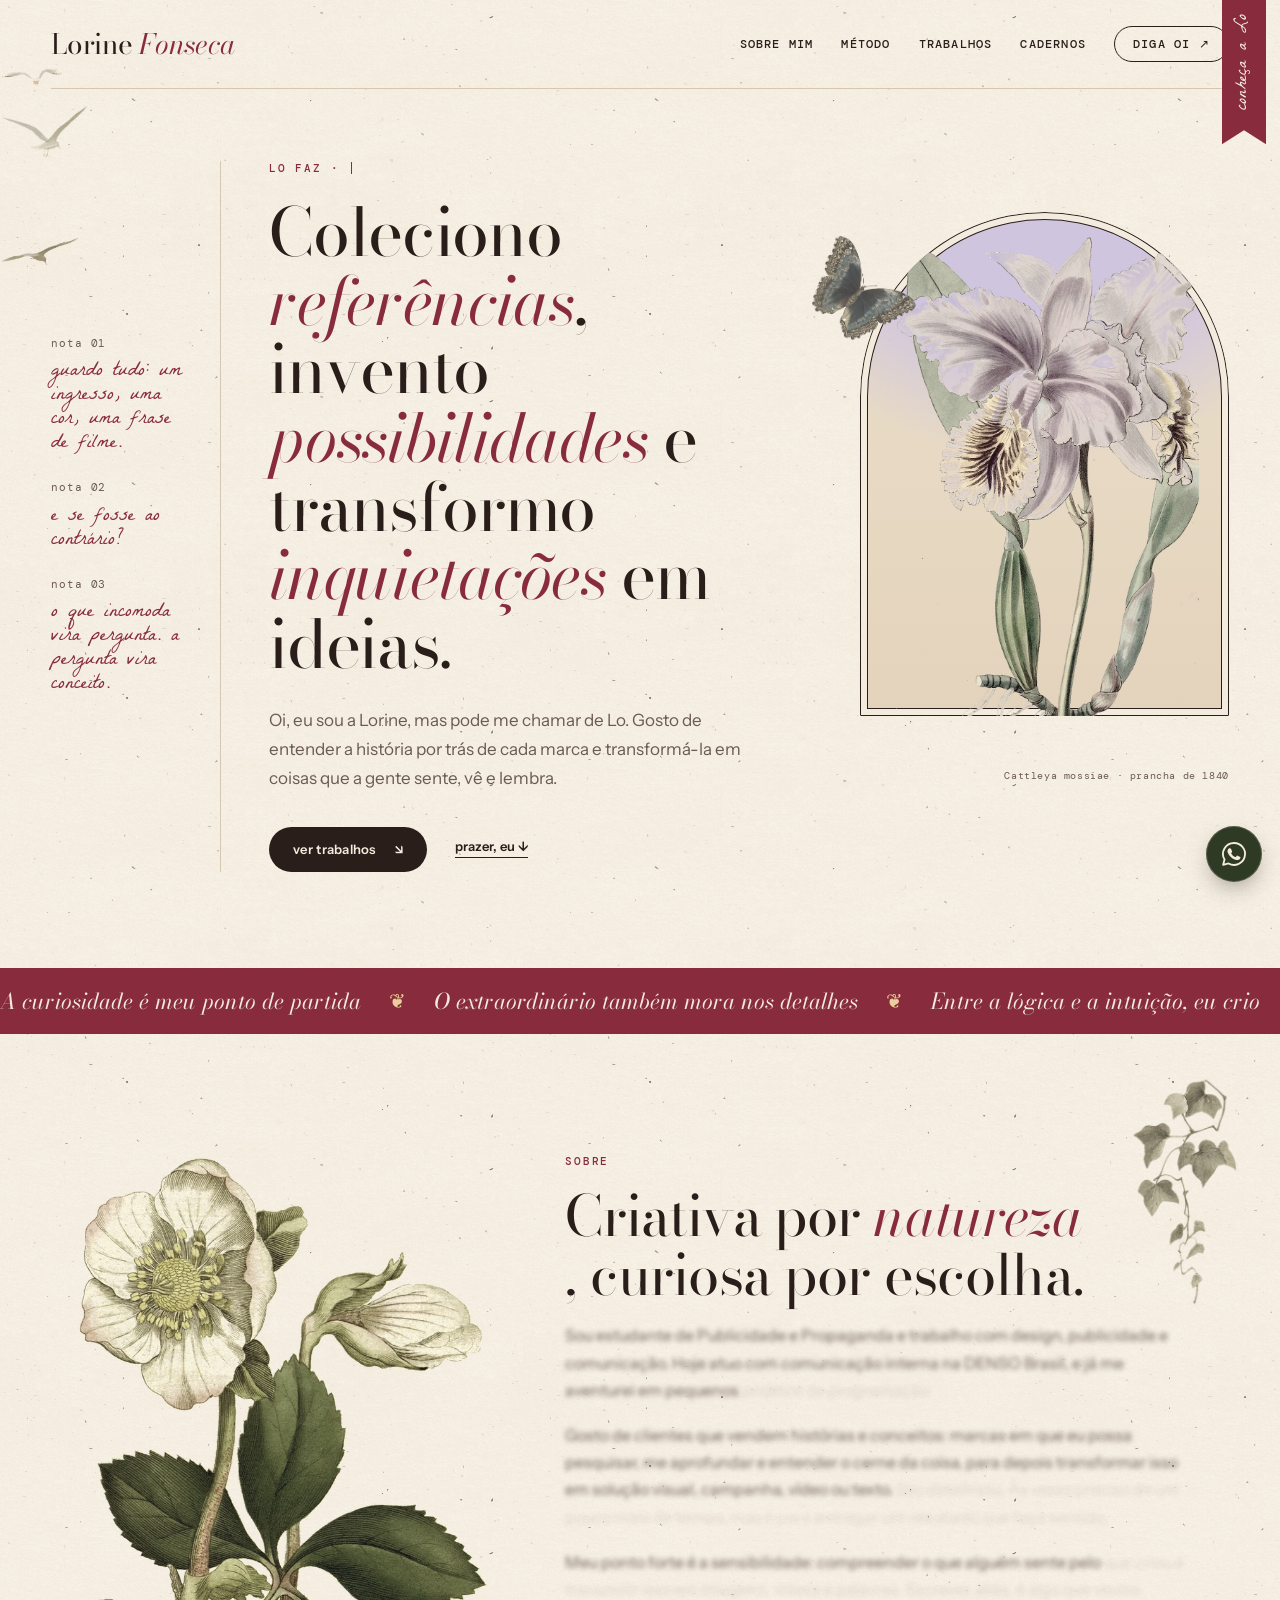
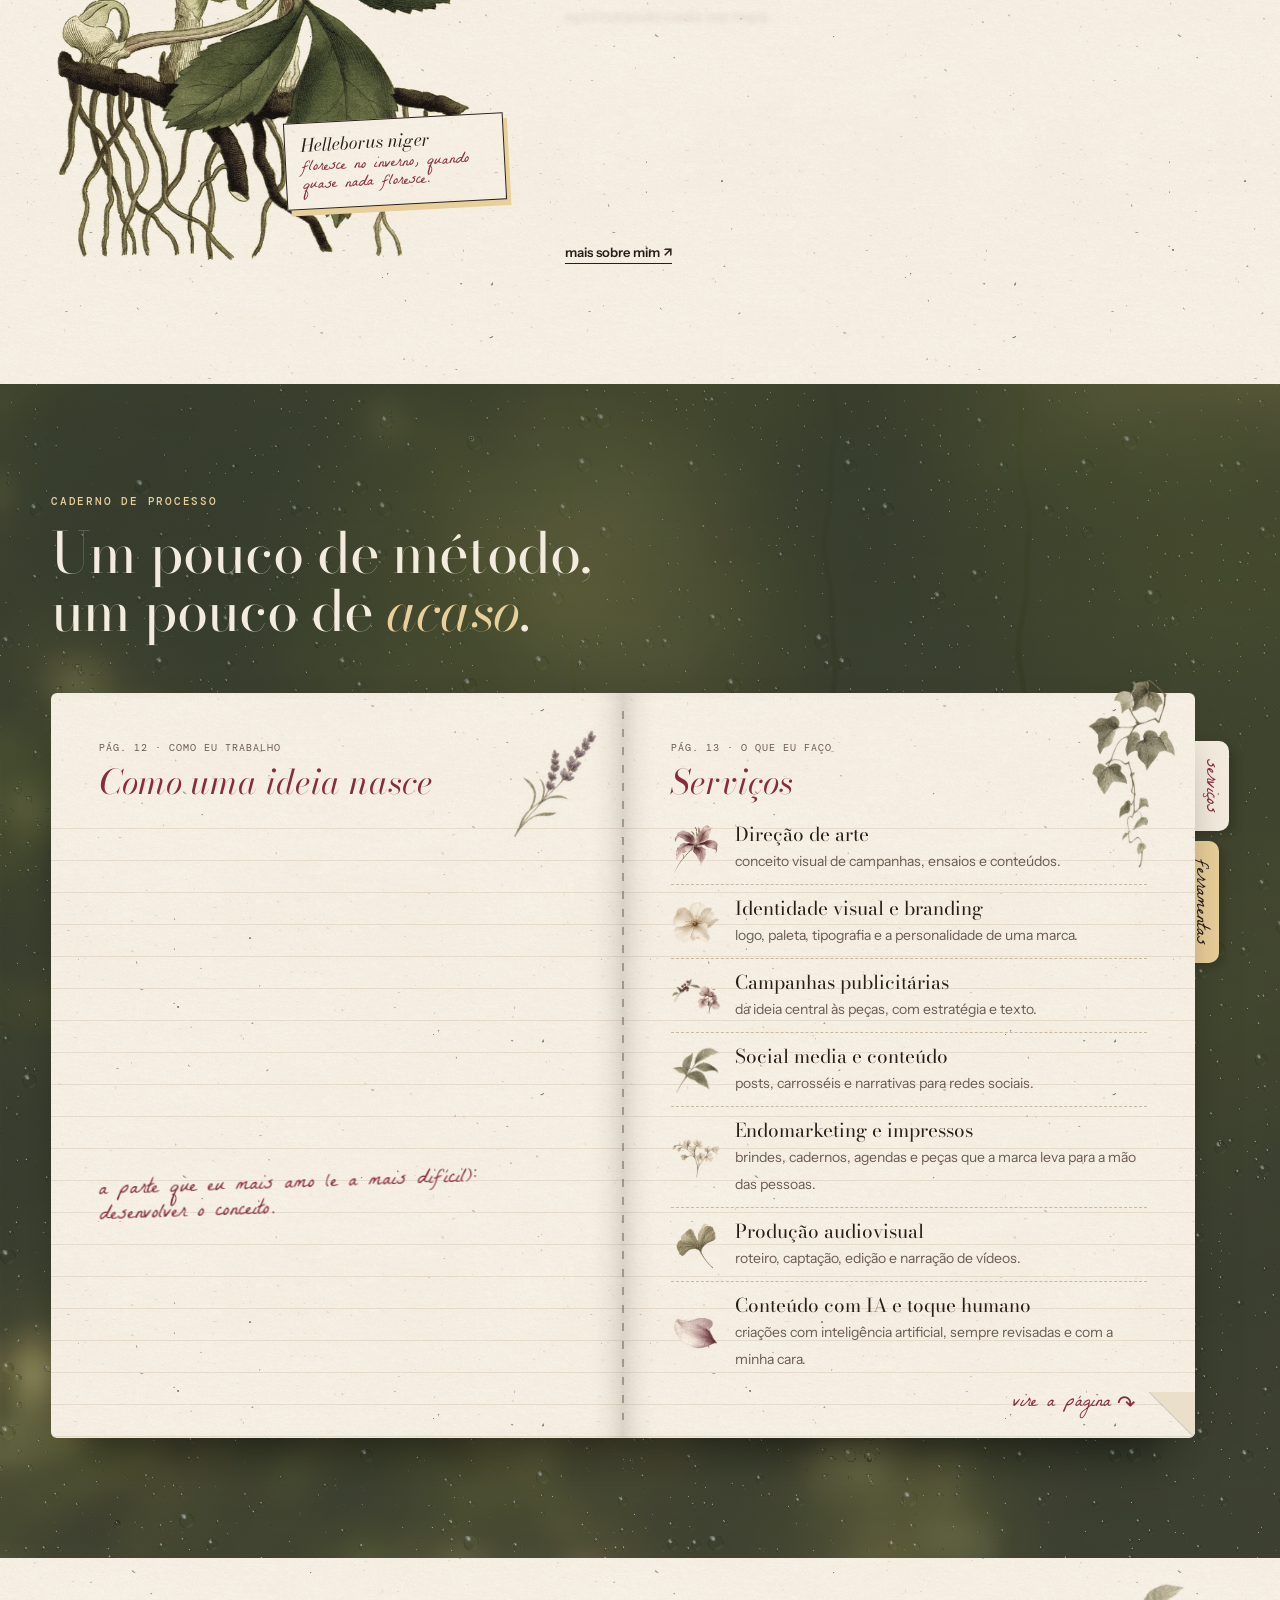
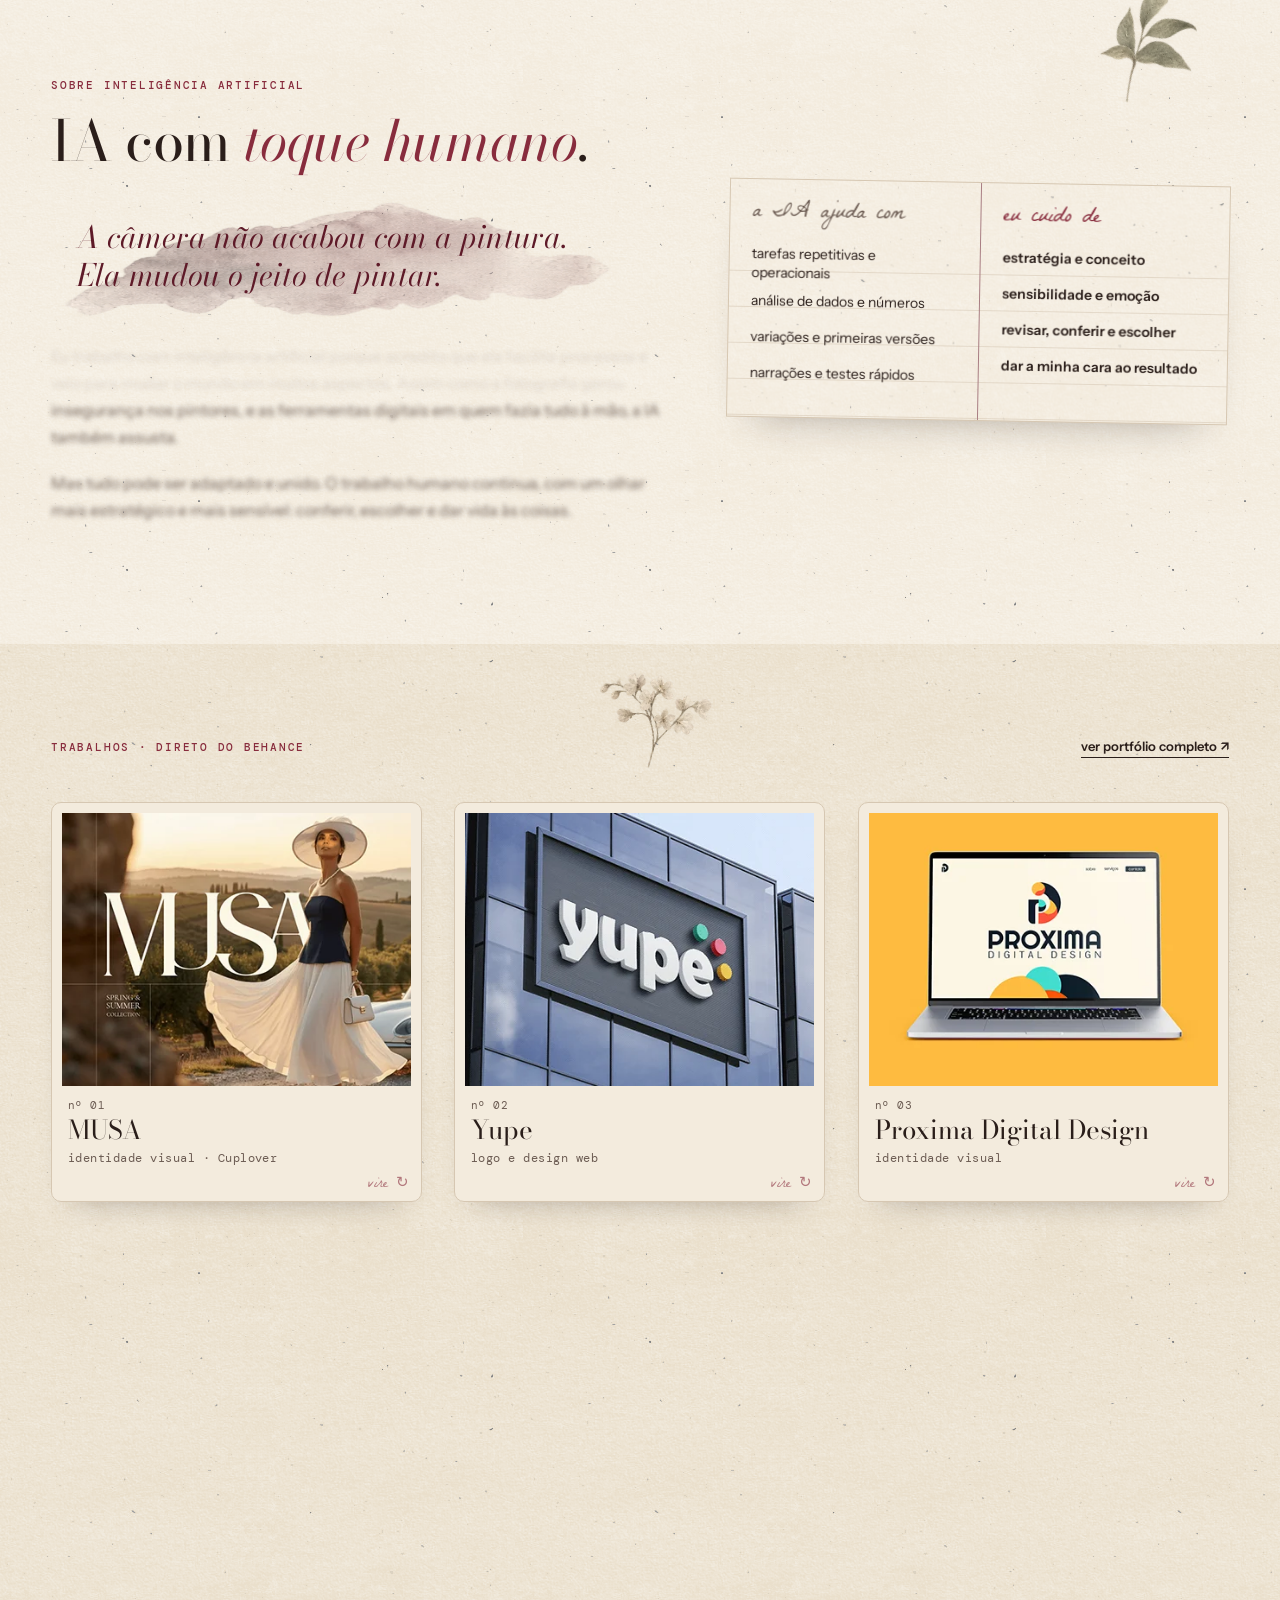
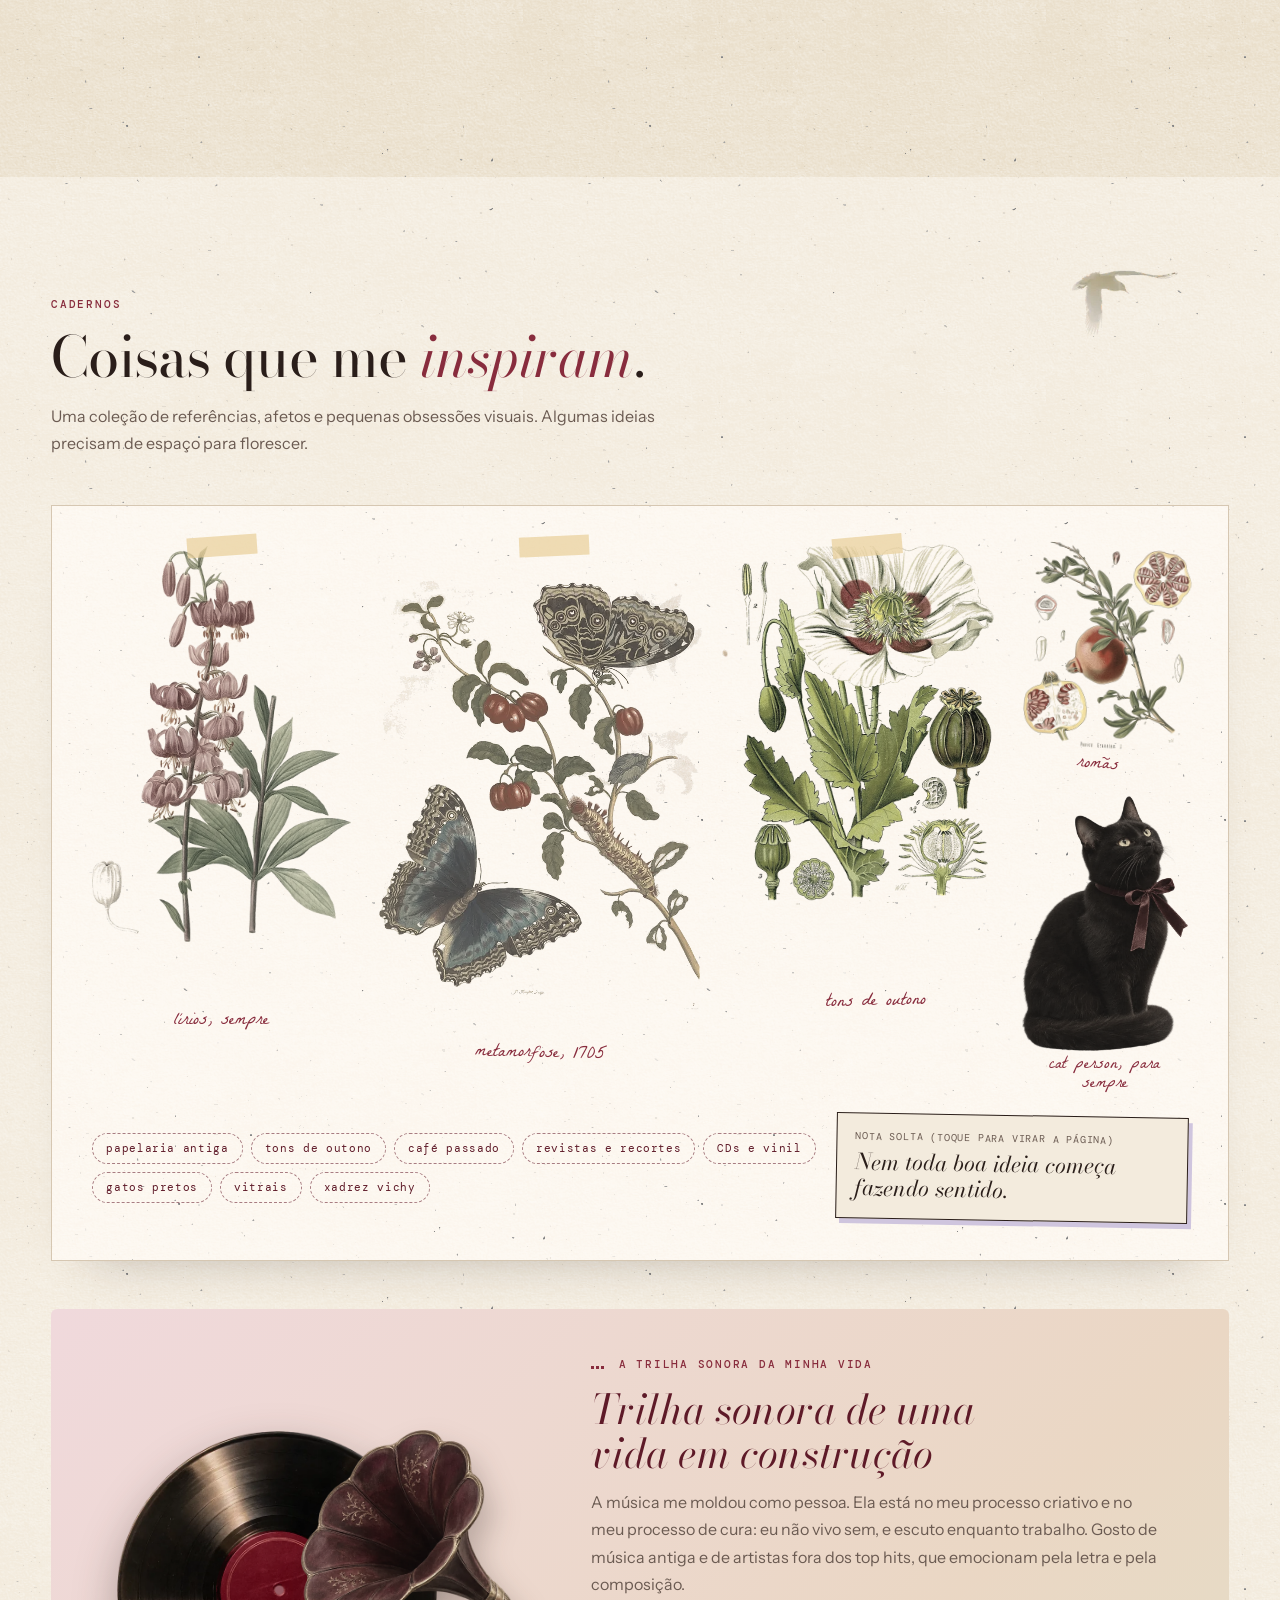
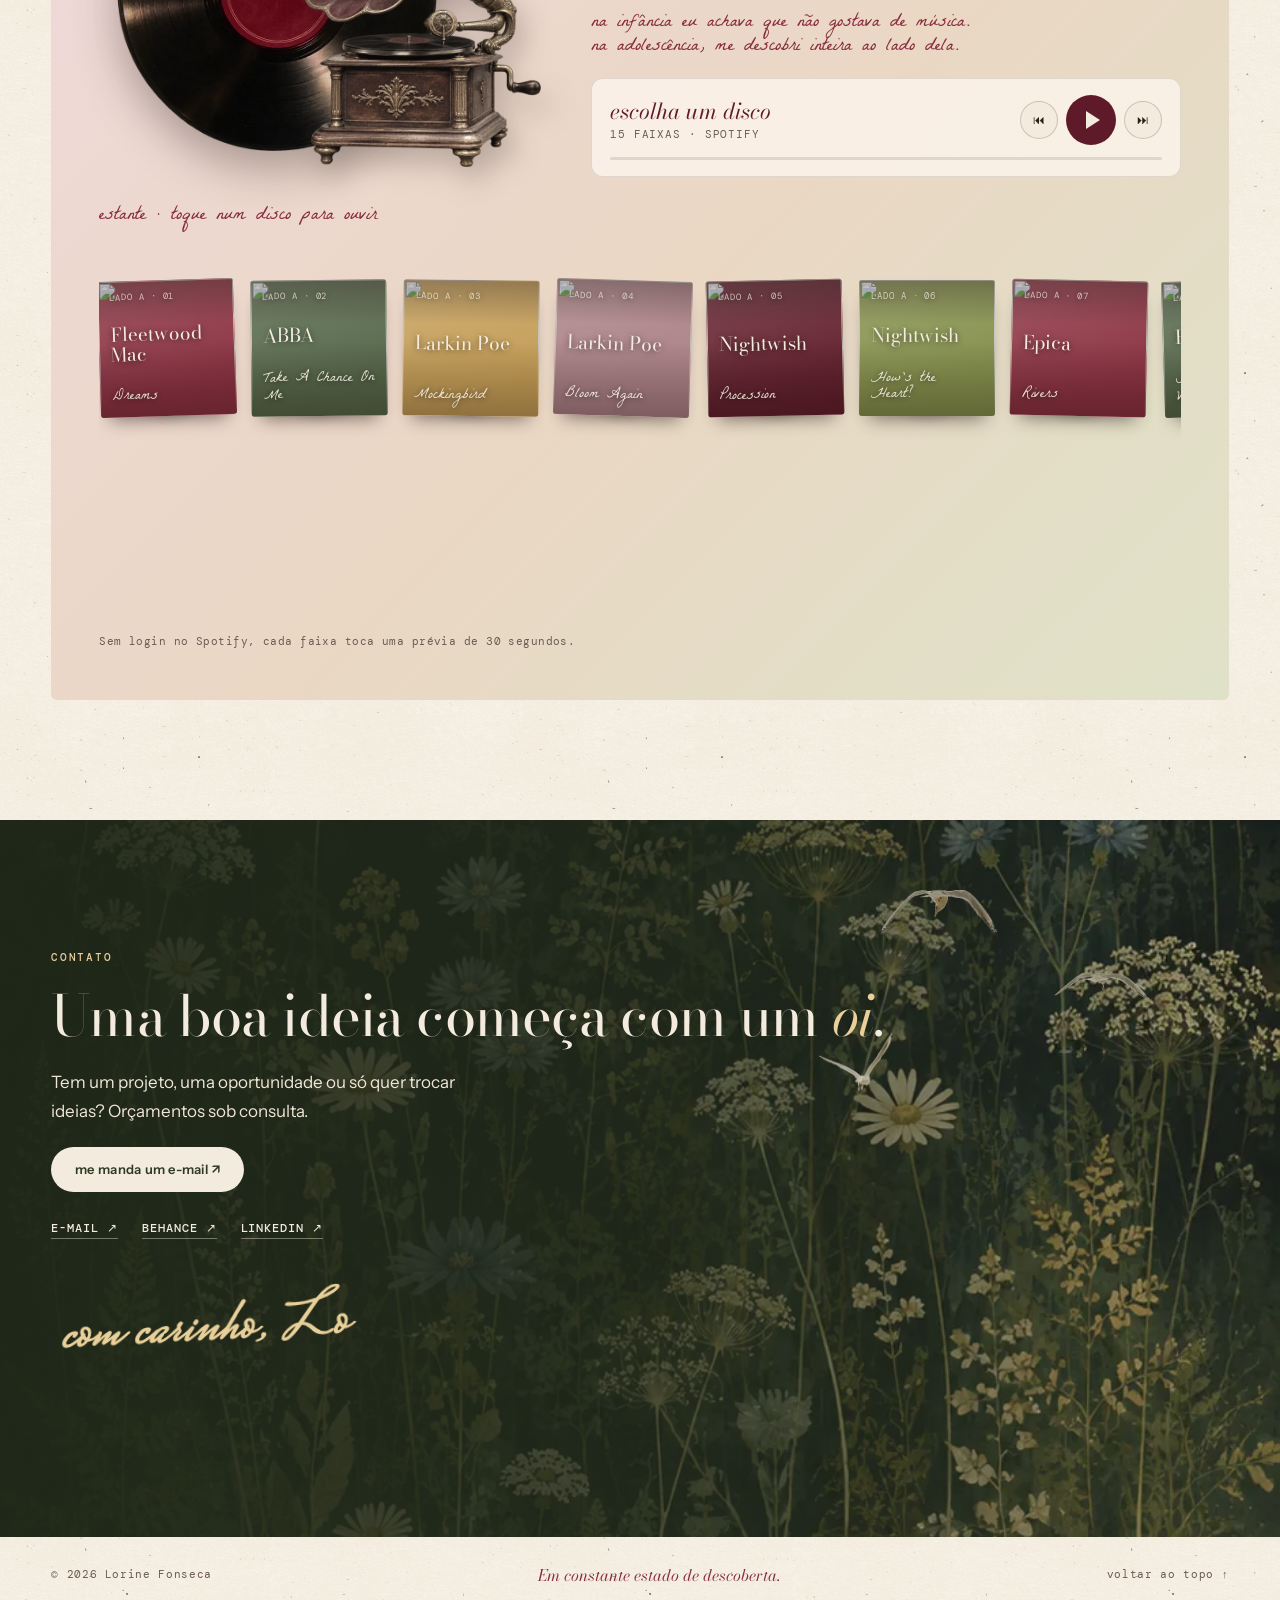
==== commit a08f1708: "Capas nos discos, cursor de borboleta, abertura nova e efeitos de texto - Capas dos álbuns (Spotify)" ====
--- a/index.html
+++ b/index.html
@@ -43,9 +43,6 @@
         <img class="bird b1" src="assets/objetos/passaro-1.webp" alt="" width="248" height="154">
         <img class="bird b2" src="assets/objetos/passaro-4.webp" alt="" width="284" height="110">
         <img class="bird b3" src="assets/objetos/passaro-6.webp" alt="" width="226" height="70">
-        <img class="petal p-a" src="assets/aquarela/petala.webp" alt="" width="96" height="114">
-        <img class="petal p-b" src="assets/aquarela/petala-2.webp" alt="" width="129" height="96">
-        <img class="petal p-c" src="assets/aquarela/petala.webp" alt="" width="96" height="114">
       </div>
 
       <aside class="margin" aria-label="Notas da margem">
@@ -58,7 +55,7 @@
       </aside>
 
       <div class="hero-copy">
-        <p class="eyebrow">design · publicidade · direção de arte</p>
+        <p class="eyebrow" aria-label="Lorine Fonseca: design, publicidade, direção de arte, branding e conteúdo com IA"><span aria-hidden="true">lo faz · </span><span class="typer" aria-hidden="true" data-words="design|publicidade|direção de arte|branding|conteúdo com IA">design</span><span class="caret" aria-hidden="true"></span></p>
         <h1>Coleciono <button type="button" class="w" data-for="ref">referências</button>, invento <button type="button" class="w" data-for="poss">possibilidades</button> e transformo <button type="button" class="w" data-for="inq">inquietações</button> em ideias.</h1>
         <p class="intro">Oi, eu sou a Lorine, mas pode me chamar de Lo. Gosto de entender a história por trás de cada marca e transformá-la em coisas que a gente sente, vê e lembra.</p>
         <div class="hero-actions">
@@ -72,7 +69,7 @@
           <img src="assets/botanica/orquidea.webp" alt="Ilustração botânica antiga de uma orquídea lilás (Cattleya)" width="860" height="1343">
         </div>
         <img class="butterfly" src="assets/botanica/borboleta.webp" alt="" width="478" height="477">
-        <figcaption><span class="sig">Lo</span><span class="tag">Cattleya mossiae · prancha de 1840</span></figcaption>
+        <figcaption><span class="sig handwrite">Lo</span><span class="tag">Cattleya mossiae · prancha de 1840</span></figcaption>
       </figure>
     </section>
 
@@ -353,6 +350,7 @@
           <a href="https://www.behance.net/lorinefonseca" target="_blank" rel="noopener">behance ↗</a>
           <a href="https://www.linkedin.com/in/lorine-fonseca/" target="_blank" rel="noopener">linkedin ↗</a>
         </div>
+        <p class="contact-sign handwrite">com carinho, Lo</p>
       </div>
     </section>
   </main>
--- a/styles.css
+++ b/styles.css
@@ -64,7 +64,7 @@
 
 /* ---------- ilustrações: aquarela desbotada ---------- */
 .arch img, .about-art img, .pressed img, .wc, .deco, .services img,
-.player-art .gramophone, .object img, .butterfly, .petal, .portrait-art img, .hobby img {
+.player-art .gramophone, .object img, .butterfly, .portrait-art img, .hobby img {
   filter: var(--desbotado);
   transition: filter .8s ease, transform .6s ease;
 }
@@ -147,17 +147,6 @@
   50% { transform: translate(55vw, 26px) rotate(3deg); }
   75% { transform: translate(85vw, -6px) rotate(-3deg); }
   100% { transform: translate(115vw, 20px) rotate(2deg); }
-}
-.petal { position: absolute; width: 26px; top: -40px; opacity: 0; animation: fall linear infinite; }
-.p-a { left: 62%; animation-duration: 15s; animation-delay: 1s; }
-.p-b { left: 80%; width: 32px; animation-duration: 19s; animation-delay: 6s; }
-.p-c { left: 40%; width: 20px; animation-duration: 17s; animation-delay: 11s; }
-@keyframes fall {
-  0% { transform: translate(0, 0) rotate(0); opacity: 0; }
-  10% { opacity: .9; }
-  50% { transform: translate(-40px, 360px) rotate(160deg); }
-  90% { opacity: .8; }
-  100% { transform: translate(30px, 720px) rotate(320deg); opacity: 0; }
 }
 
 .margin {
@@ -548,7 +537,10 @@
 }
 .turntable:hover { scale: 1.02; }
 .vinyl-img { width: 100%; height: 100%; animation: spin 3.4s linear infinite; animation-play-state: paused; }
-.vinyl-label { position: absolute; inset: 31%; border-radius: 50%; background: var(--label); mix-blend-mode: color; opacity: .55; transition: background .6s; pointer-events: none; }
+.vinyl-label { position: absolute; inset: 31%; border-radius: 50%; background: var(--label) center / cover no-repeat; mix-blend-mode: color; opacity: .55; transition: opacity .6s; pointer-events: none; }
+.vinyl-label.has-art { mix-blend-mode: normal; opacity: .95; filter: saturate(.85) sepia(.1); box-shadow: inset 0 0 0 2px #00000059; animation: spin 3.4s linear infinite; animation-play-state: paused; }
+.vinyl-label.has-art::after { content: ''; position: absolute; inset: 46%; border-radius: 50%; background: var(--papel); }
+.soundtrack.playing .vinyl-label.has-art { animation-play-state: running; }
 .soundtrack.playing .vinyl-img { animation-play-state: running; }
 .soundtrack.playing .turntable { translate: -14px 0; }
 @keyframes spin { to { transform: rotate(360deg); } }
@@ -605,6 +597,8 @@
   box-shadow: 0 6px 12px #0004;
   transition: translate .45s cubic-bezier(.2, .7, .2, 1);
 }
+.disc-art { position: absolute; inset: 31%; border-radius: 50%; background: center / cover no-repeat; box-shadow: inset 0 0 0 2px #0006; }
+.disc-art::after { content: ''; position: absolute; inset: 44%; border-radius: 50%; background: var(--papel); }
 .sleeve .cover {
   position: absolute; inset: 0;
   display: grid; align-content: space-between; padding: 12px; text-align: left;
@@ -612,7 +606,12 @@
   background: linear-gradient(160deg, color-mix(in srgb, var(--label) 80%, #fff), var(--label));
   color: var(--papel); border-radius: 3px;
   box-shadow: 0 12px 18px -10px #2a1e1a99, inset 0 0 0 1px #ffffff26;
-}
+  overflow: hidden; isolation: isolate;
+}
+.cover-img { position: absolute; inset: 0; z-index: -2; width: 100%; height: 100%; object-fit: cover; filter: saturate(.85) sepia(.12); transition: transform .6s, filter .6s; }
+.sleeve.has-cover .cover::before { content: ''; position: absolute; inset: 0; z-index: -1; background: linear-gradient(180deg, #2a1e1a59 0%, transparent 32%, transparent 45%, color-mix(in srgb, var(--label) 70%, #1c1310) 100%); }
+.sleeve.has-cover .s-n, .sleeve.has-cover .s-artist, .sleeve.has-cover .s-title { text-shadow: 0 1px 6px #0009; }
+.sleeve:hover .cover-img { transform: scale(1.06); filter: saturate(1) sepia(0); }
 .s-n { font: 400 9px/1 var(--f-mono); letter-spacing: .1em; text-transform: uppercase; opacity: .75; }
 .s-artist { font: 400 19px/1.05 var(--f-display); }
 .s-title { font: 400 15px/1.1 var(--f-hand); opacity: .92; }
@@ -727,13 +726,23 @@
   position: fixed; inset: 0; z-index: 100;
   display: grid; place-items: center;
   color: var(--papel);
-  background:
-    linear-gradient(180deg, #1c1310d9 0%, #4a1520b8 55%, #1c1310eb 100%),
-    #1c1310 url('assets/fotos/abertura.webp') center / cover no-repeat;
+  background: #1c1310;
+  overflow: hidden; isolation: isolate;
   box-shadow: 0 30px 60px #00000080;
   animation: loader-up 1.1s 2.9s cubic-bezier(.76, 0, .24, 1) forwards;
 }
 .sem-abertura .loader { display: none; }
+.loader::before { /* a imagem, com leve blur e movimento lento */
+  content: ''; position: absolute; inset: -6%; z-index: -2;
+  background: url('assets/fotos/abertura.webp') center / cover no-repeat;
+  filter: blur(4px) saturate(.75) sepia(.15);
+  animation: drift-bg 9s ease-in-out infinite alternate;
+}
+.loader::after { /* camada transparente de cor desbotada */
+  content: ''; position: absolute; inset: 0; z-index: -1;
+  background: linear-gradient(180deg, #5e1a2866 0%, #a87d8240 45%, #2a1e1aa6 100%);
+}
+@keyframes drift-bg { from { transform: scale(1.04) translate(-1.5%, 1%); } to { transform: scale(1.12) translate(1.5%, -1.5%); } }
 .loader-inner { display: grid; justify-items: center; gap: 18px; padding: 24px; text-align: center; animation: inner-up .9s 2.85s cubic-bezier(.76, 0, .24, 1) forwards; }
 .loader-arch {
   width: 130px; aspect-ratio: 3 / 4.1; overflow: hidden;
@@ -782,12 +791,55 @@
 @keyframes wa-in { from { opacity: 0; transform: translateY(30px) scale(.8); } }
 @keyframes ring { 25% { rotate: -12deg; } 50% { rotate: 10deg; } 75% { rotate: -6deg; } }
 
-/* ---------- cursor de abelha ---------- */
+/* ---------- cursor de borboleta ---------- */
 .bee-cursor { position: fixed; left: 0; top: 0; z-index: 120; width: 44px; pointer-events: none; opacity: 0; transition: opacity .3s, width .3s; will-change: transform; }
-.has-bee, .has-bee a, .has-bee button { cursor: none; }
-.has-bee input, .has-bee textarea { cursor: text; }
+.has-bee, .has-bee * { cursor: none !important; }
+.has-bee input, .has-bee textarea { cursor: text !important; }
+.cursor-trail { position: fixed; inset: 0; z-index: 119; width: 100vw; height: 100vh; pointer-events: none; }
+.bee-cursor.tap { filter: brightness(1.15) drop-shadow(0 0 6px #e9cf99); }
 .has-bee .bee-cursor.on { opacity: 1; }
 .has-bee .bee-cursor.big { width: 58px; }
+
+/* ---------- animação dos textos (script.js) ---------- */
+/* Split Text: letras */
+.split .word { display: inline-block; white-space: nowrap; }
+.split .char { display: inline-block; }
+.split:not(.words-in) .char { opacity: 0; }
+.split.words-in .char { animation: char-up .8s cubic-bezier(.2, .8, .2, 1) both; animation-delay: calc(var(--c) * 26ms); }
+@keyframes char-up { from { opacity: 0; transform: translateY(.55em) rotate(8deg); filter: blur(3px); } to { opacity: 1; transform: none; filter: none; } }
+
+/* Blur Text: palavras saem do desfoque */
+.blur-words .word { display: inline-block; }
+.blur-words:not(.words-in) .word { opacity: 0; }
+.blur-words.words-in .word { animation: blur-in 1s cubic-bezier(.2, .7, .2, 1) both; animation-delay: calc(var(--w) * 70ms); }
+@keyframes blur-in { from { opacity: 0; filter: blur(14px); transform: translateY(.18em); } to { opacity: 1; filter: none; transform: none; } }
+
+/* Scroll Reveal: palavras acendem com a rolagem */
+.scroll-reveal .word { --a: 0; opacity: calc(.16 + var(--a) * .84); filter: blur(calc((1 - var(--a)) * 2.5px)); transition: opacity .25s linear, filter .25s linear; }
+
+/* Text Type: cursor piscando */
+.typer { color: var(--vinho); }
+.caret { display: inline-block; width: 1px; height: 1.15em; margin-left: 3px; vertical-align: -.2em; background: var(--borgonha); animation: blink 1s steps(1) infinite; }
+@keyframes blink { 50% { opacity: 0; } }
+.phrase.typing .phrase-text::after { content: ''; display: inline-block; width: 1px; height: 1em; margin-left: 3px; vertical-align: -.1em; background: currentColor; animation: blink .8s steps(1) infinite; }
+
+/* Escrita à mão (SVG traçado) */
+.hw-svg { display: inline-block; overflow: visible; vertical-align: middle; }
+.handwrite { min-width: max-content; }
+.hw-svg text { fill: currentColor; fill-opacity: 0; stroke: currentColor; stroke-linecap: round; stroke-linejoin: round; white-space: pre; }
+.hw-svg tspan { stroke-dasharray: var(--dash, 400); stroke-dashoffset: var(--dash, 400); }
+.hw-on .hw-svg tspan { animation: hw-draw 1.2s ease-in-out forwards, hw-fill .7s ease forwards; animation-delay: calc(var(--i) * 110ms), calc(var(--i) * 110ms + .9s); }
+@keyframes hw-draw { to { stroke-dashoffset: 0; } }
+@keyframes hw-fill { to { fill-opacity: 1; } }
+.contact-inner > p.contact-sign { font: 400 64px/1 var(--f-sig); max-width: none; color: var(--manteiga); margin-top: 18px; transform: rotate(-3deg); transform-origin: left; }
+
+/* textos de apoio */
+.soft:not(.soft-in) { opacity: 0; }
+.soft-in { animation: soft-up .9s .1s ease both; }
+html:not(.sem-abertura) .hero .soft-in { animation-delay: 3.6s; }
+@keyframes soft-up { from { opacity: 0; translate: 0 12px; } }
+.label.soft-in { animation-name: label-in; }
+@keyframes label-in { from { opacity: 0; letter-spacing: .4em; } }
 
 /* ---------- aparecer ao rolar (só com JS) ---------- */
 .js .reveal { opacity: 0; translate: 0 18px; transition: opacity .9s ease, translate .9s ease, transform .5s, filter .8s; }
@@ -881,6 +933,5 @@
 @media (prefers-reduced-motion: reduce) {
   *, *::before, *::after { animation: none !important; transition: none !important; scroll-behavior: auto !important; }
   .loader { display: none; }
-  .petal { display: none; }
-  .js .reveal { opacity: 1; translate: 0 0; }
-}
+    .js .reveal { opacity: 1; translate: 0 0; }
+}
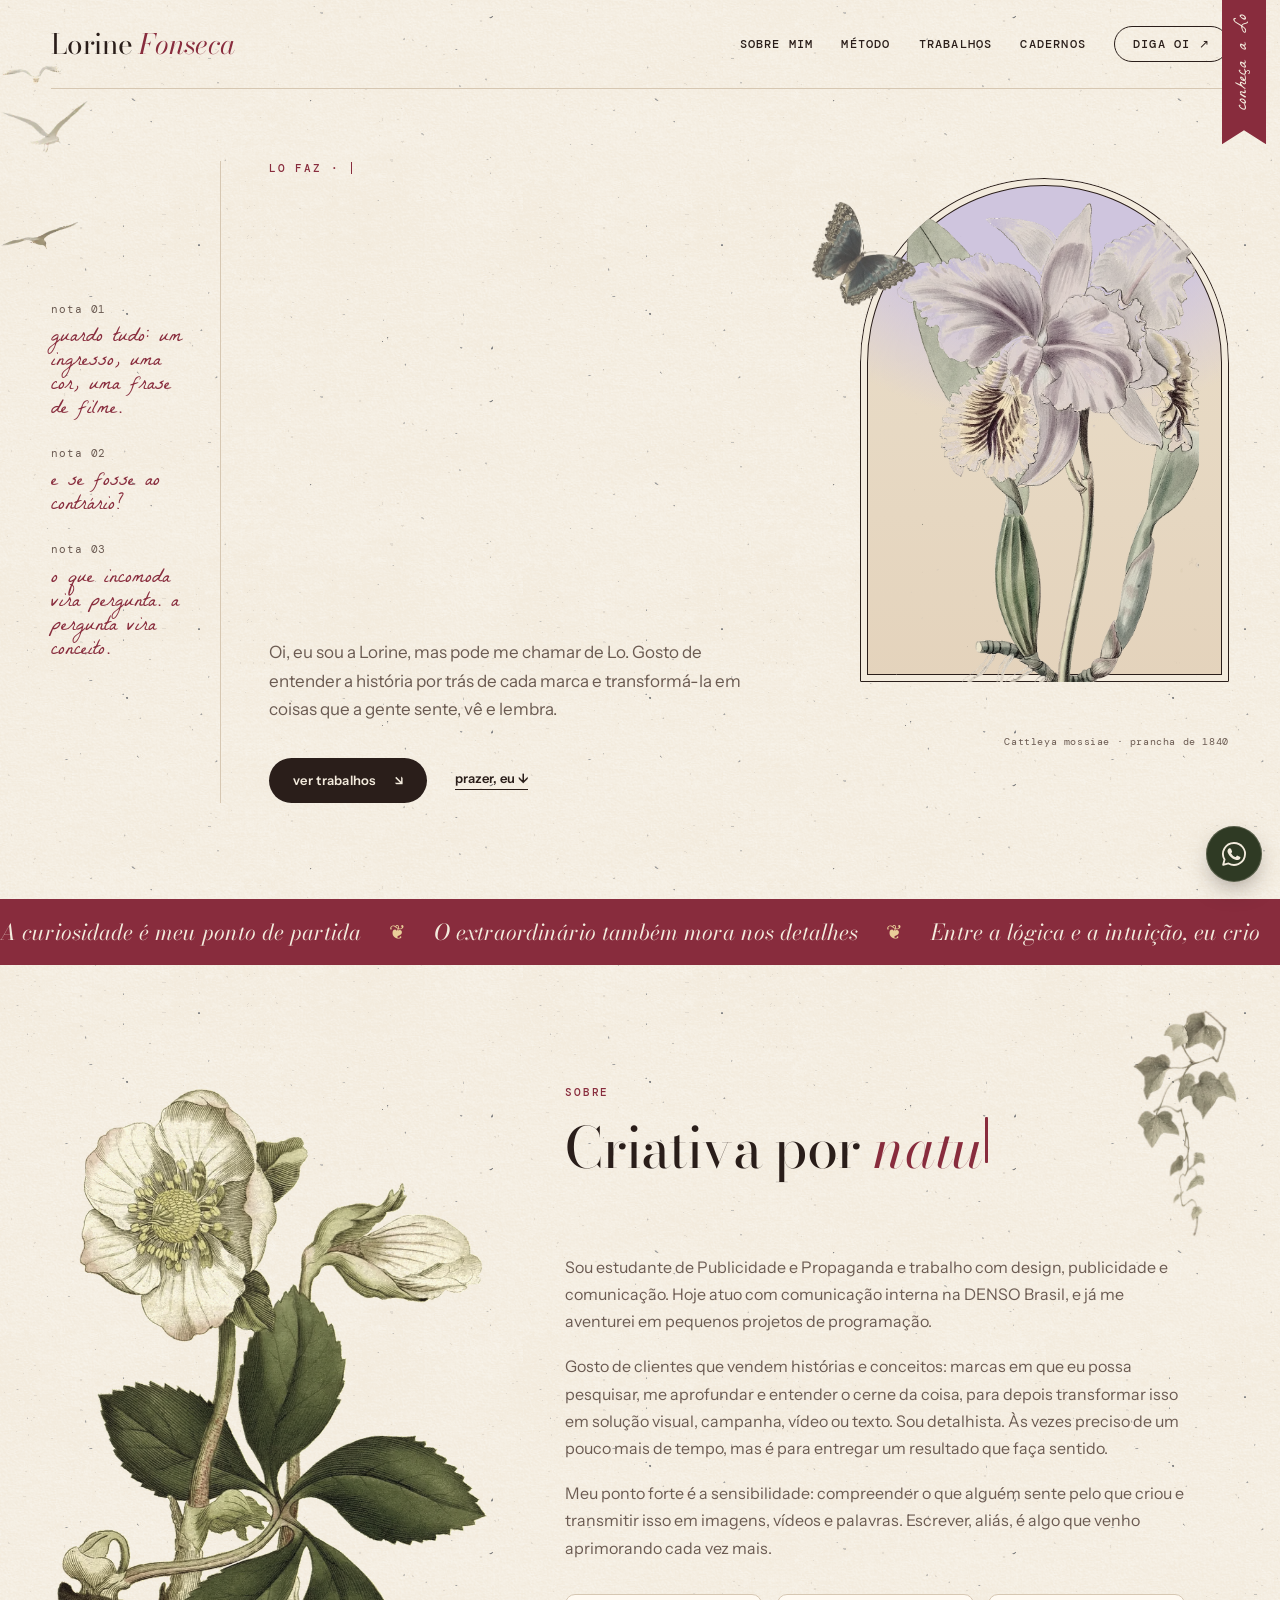
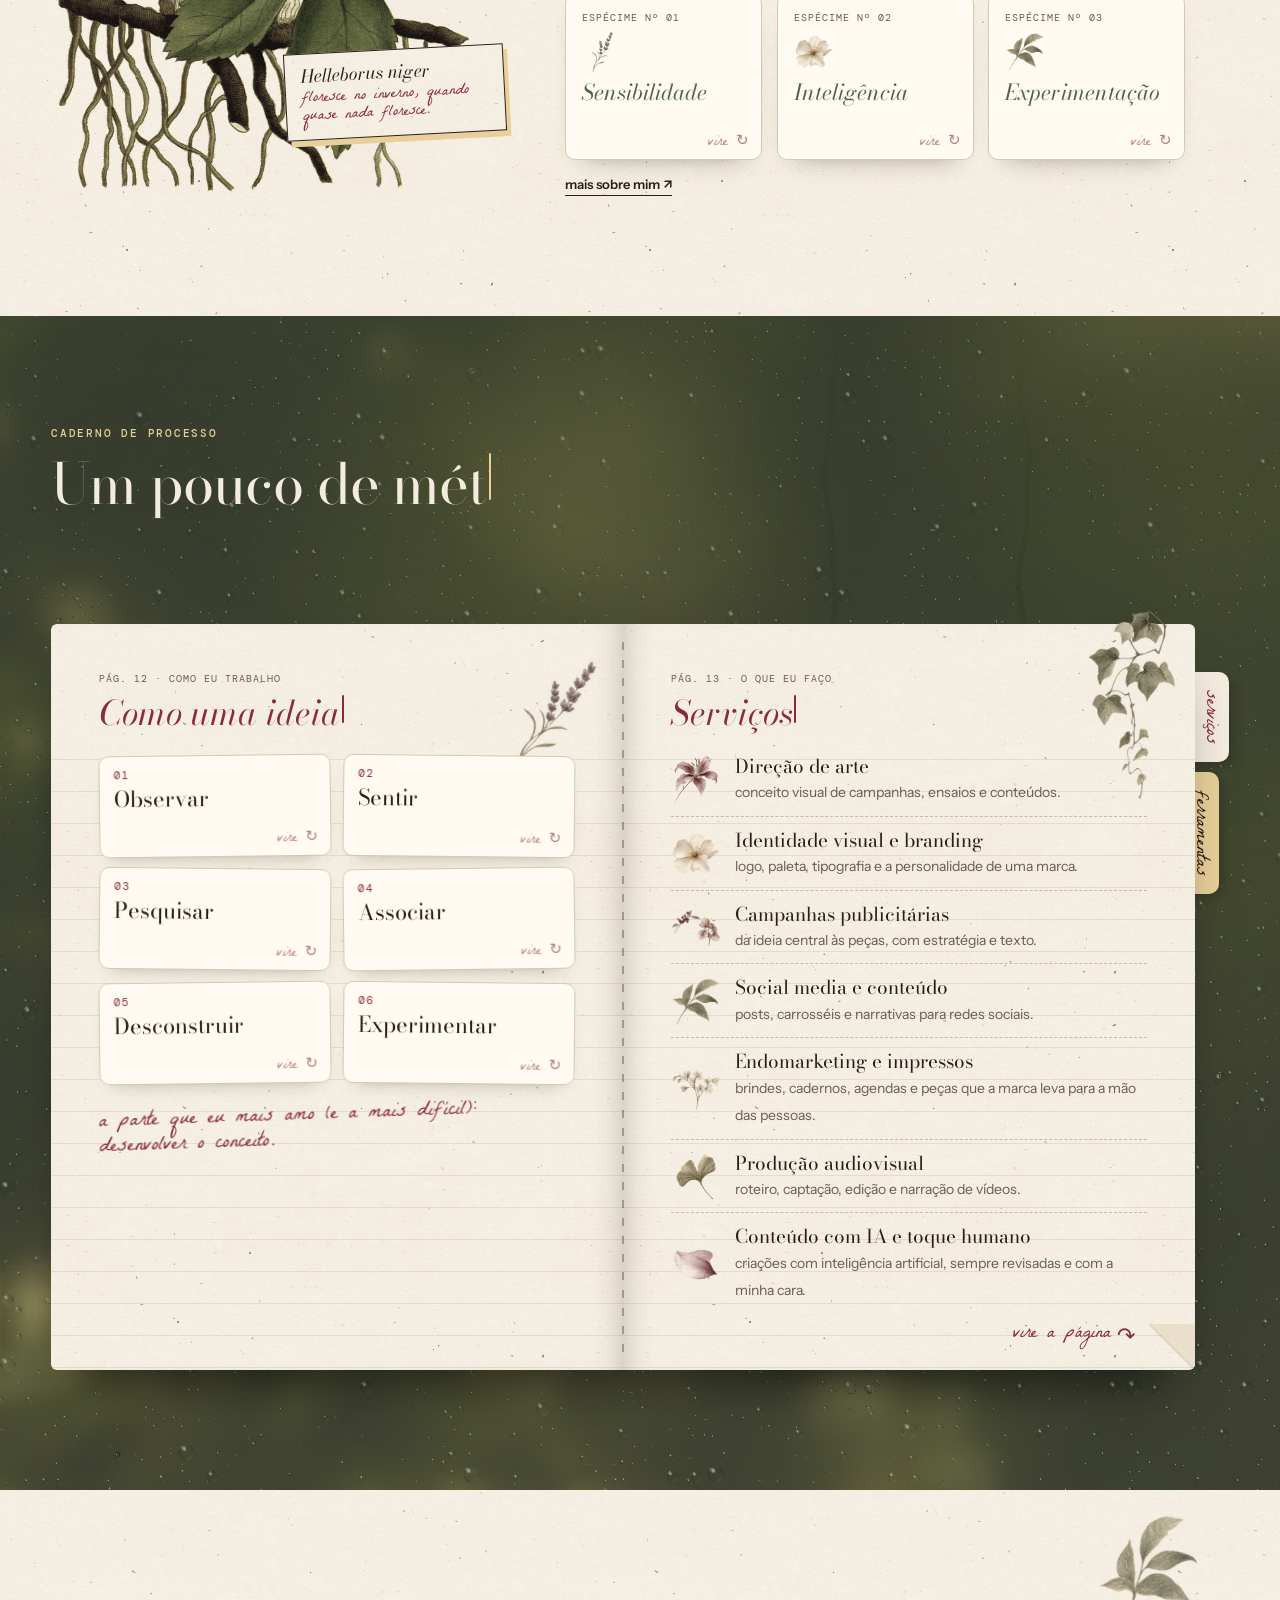
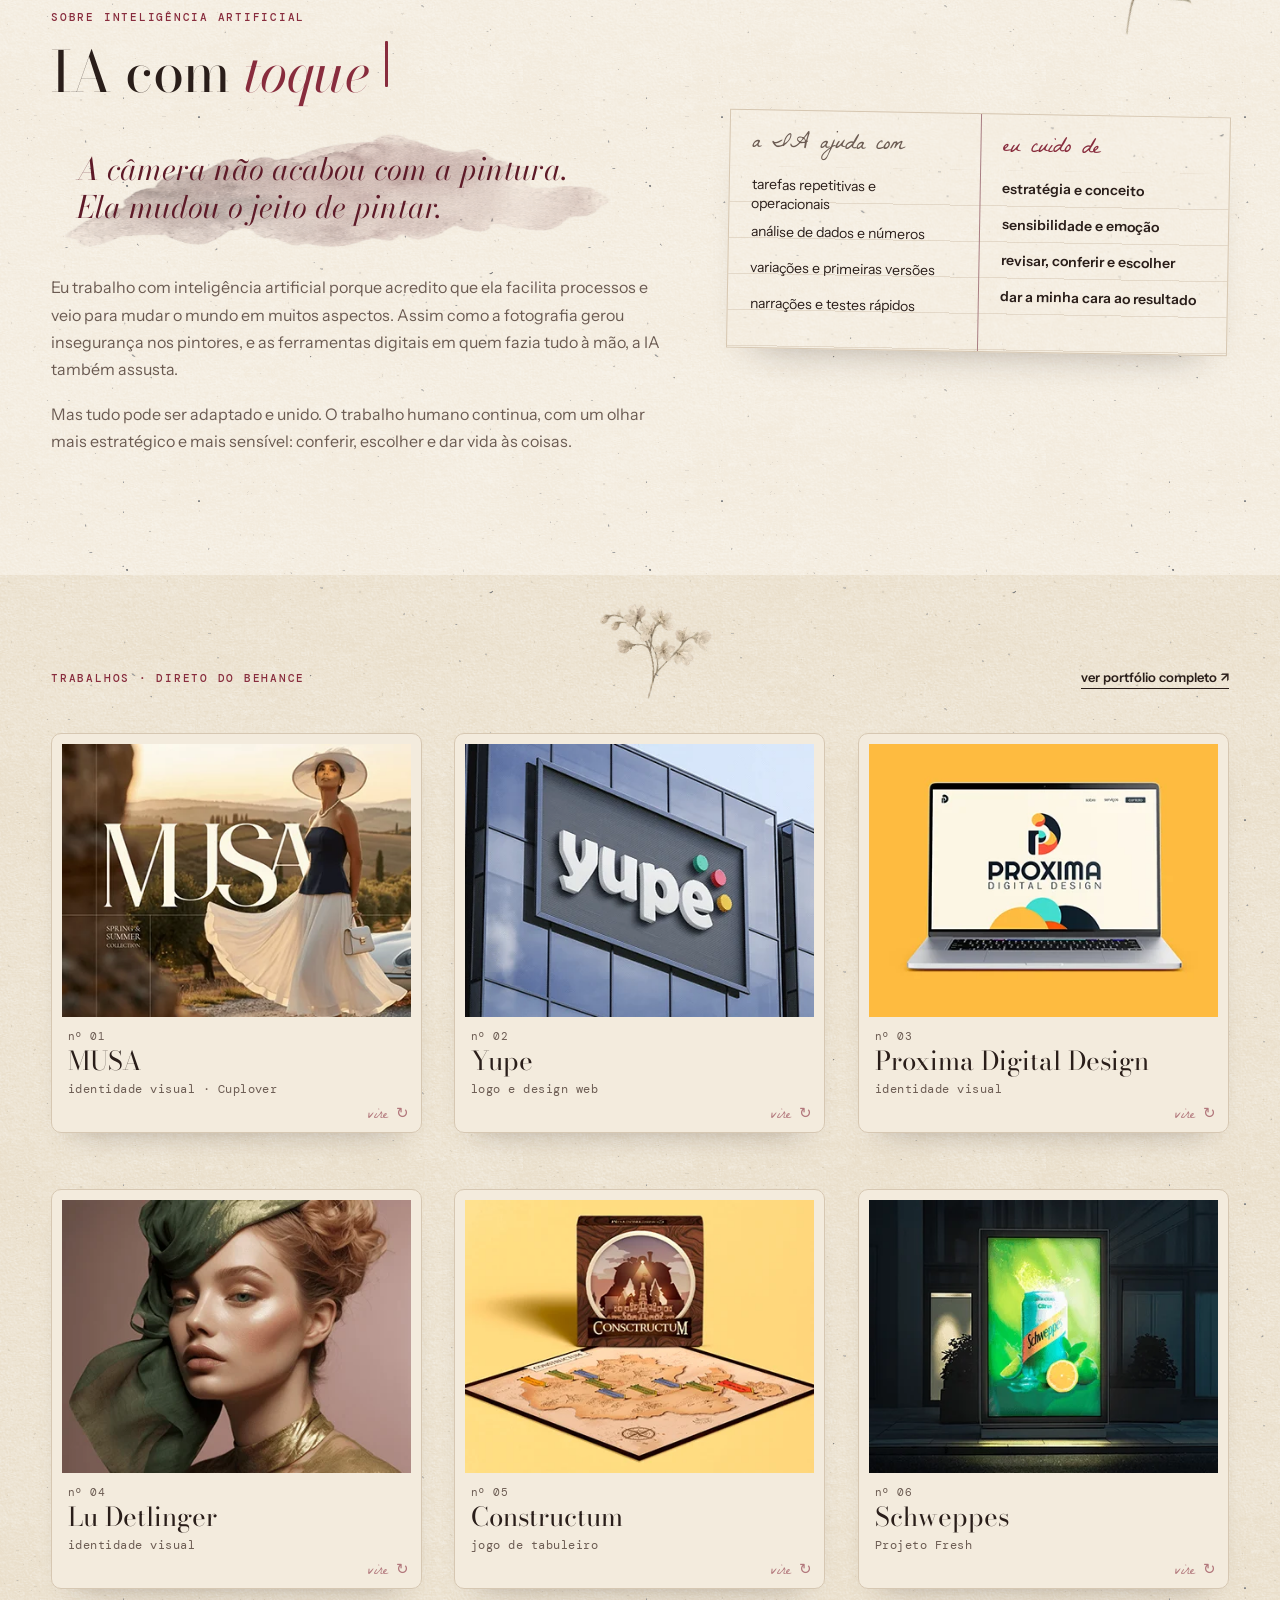
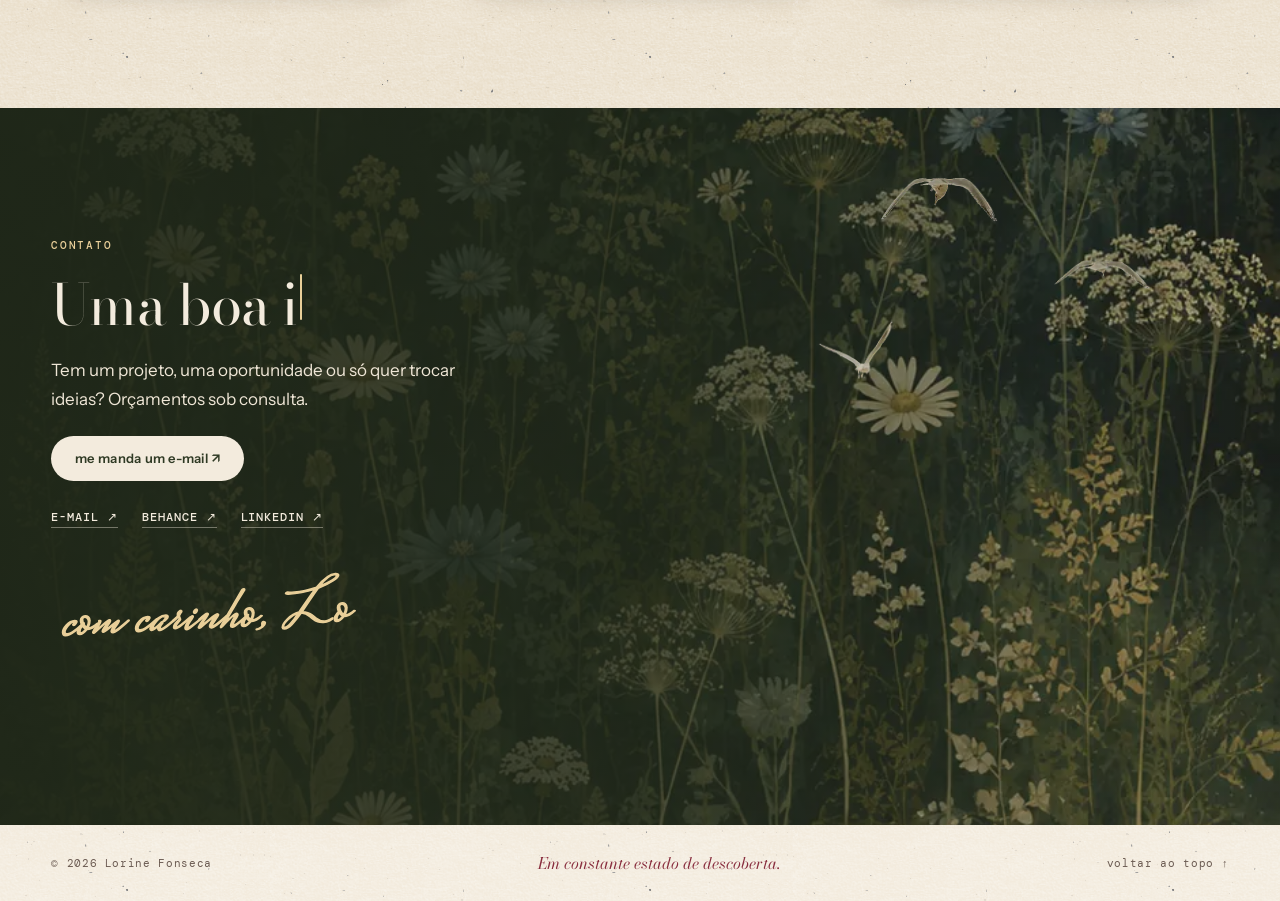
==== commit 7989b819: "Text Type nos títulos, ícone de borboleta e cadernos/trilha na página da Lo - Títulos se datilografa" ====
--- a/index.html
+++ b/index.html
@@ -10,6 +10,10 @@
   <link rel="preconnect" href="https://fonts.gstatic.com" crossorigin>
   <link href="https://fonts.googleapis.com/css2?family=Bodoni+Moda:ital,opsz,wght@0,6..96,400..700;1,6..96,400..700&family=DM+Mono:wght@400;500&family=Instrument+Sans:wght@400..700&family=La+Belle+Aurore&family=Mrs+Saint+Delafield&display=swap" rel="stylesheet">
   <link rel="preload" as="image" href="assets/botanica/orquidea.webp">
+  <link rel="icon" href="favicon.ico" sizes="any">
+  <link rel="icon" type="image/png" sizes="32x32" href="assets/icone-32.png">
+  <link rel="icon" type="image/png" sizes="192x192" href="assets/icone-192.png">
+  <link rel="apple-touch-icon" href="assets/icone-apple.png">
   <link rel="stylesheet" href="styles.css">
   <script>try{if(sessionStorage.getItem('lo-abertura')){document.documentElement.classList.add('sem-abertura')}sessionStorage.setItem('lo-abertura','1')}catch(e){}</script>
 </head>
@@ -29,7 +33,7 @@
       <a href="sobre-mim.html">sobre mim</a>
       <a href="#metodo">método</a>
       <a href="#projetos">trabalhos</a>
-      <a href="#moodboard">cadernos</a>
+      <a href="sobre-mim.html#moodboard">cadernos</a>
       <a class="nav-contact" href="mailto:lorinefonseca0@gmail.com">diga oi ↗</a>
     </nav>
   </header>
@@ -256,85 +260,6 @@
       </div>
     </section>
 
-    <!-- ============ CADERNOS ============ -->
-    <section class="notebook wrap" id="moodboard">
-      <img class="bird bird-still" src="assets/objetos/passaro-3.webp" alt="" width="184" height="118" loading="lazy">
-      <div class="notebook-head">
-        <p class="label">cadernos</p>
-        <h2>Coisas que me <em>inspiram</em>.</h2>
-        <p>Uma coleção de referências, afetos e pequenas obsessões visuais. Algumas ideias precisam de espaço para florescer.</p>
-      </div>
-
-      <div class="herbarium">
-        <figure class="pressed p1">
-          <img src="assets/botanica/lirio.webp" alt="Ilustração antiga de lírio martagão" width="680" height="1039" loading="lazy">
-          <figcaption>lírios, sempre</figcaption>
-        </figure>
-        <figure class="pressed p2">
-          <img src="assets/botanica/merian.webp" alt="Prancha de Maria Sibylla Merian com borboletas, frutos e lagarta" width="680" height="893" loading="lazy">
-          <figcaption>metamorfose, 1705</figcaption>
-        </figure>
-        <figure class="pressed p3">
-          <img src="assets/botanica/papoula.webp" alt="Ilustração antiga de papoula branca com cápsulas" width="680" height="937" loading="lazy">
-          <figcaption>tons de outono</figcaption>
-        </figure>
-        <figure class="pressed p4">
-          <img src="assets/botanica/roma.webp" alt="Ilustração antiga de romã, inteira e em corte" width="680" height="828" loading="lazy">
-          <figcaption>romãs</figcaption>
-        </figure>
-        <figure class="object cat">
-          <img src="assets/objetos/gato.webp" alt="Gato preto sentado com um laço vinho no pescoço" width="560" height="861" loading="lazy">
-          <figcaption>cat person, para sempre</figcaption>
-        </figure>
-
-        <ul class="mood-tags" aria-label="Pequenas obsessões">
-          <li>papelaria antiga</li><li>tons de outono</li><li>café passado</li><li>revistas e recortes</li><li>CDs e vinil</li><li>gatos pretos</li><li>vitrais</li><li>xadrez vichy</li>
-        </ul>
-
-        <button type="button" class="phrase" id="phrase" aria-live="polite">
-          <span class="phrase-label">nota solta (toque para virar a página)</span>
-          <span class="phrase-text" id="phrase-text">Nem toda boa ideia começa fazendo sentido.</span>
-        </button>
-      </div>
-
-      <!-- Trilha sonora: vitrola com estante de discos (Spotify) -->
-      <div class="soundtrack" id="trilha">
-        <div class="soundtrack-top">
-          <div class="player-art">
-            <button type="button" class="turntable" id="turntable" aria-label="Tocar ou pausar a música">
-              <img class="vinyl-img" src="assets/objetos/vinil.webp" alt="" width="700" height="708" loading="lazy">
-              <span class="vinyl-label" id="vinyl-label" aria-hidden="true"></span>
-            </button>
-            <img class="gramophone" src="assets/objetos/gramofone.webp" alt="Gramofone antigo com corneta vinho e dourada" width="560" height="786" loading="lazy">
-          </div>
-          <div class="soundtrack-copy">
-            <p class="label"><span class="eq" aria-hidden="true"><i></i><i></i><i></i></span> <span id="now-label">a trilha sonora da minha vida</span></p>
-            <h3>Trilha sonora de uma vida em construção</h3>
-            <p>A música me moldou como pessoa. Ela está no meu processo criativo e no meu processo de cura: eu não vivo sem, e escuto enquanto trabalho. Gosto de música antiga e de artistas fora dos top hits, que emocionam pela letra e pela composição.</p>
-            <p class="hand-note">na infância eu achava que não gostava de música. na adolescência, me descobri inteira ao lado dela.</p>
-            <div class="deck" aria-label="Controles da vitrola">
-              <div class="now">
-                <span class="now-title" id="now-title">escolha um disco</span>
-                <span class="now-artist" id="now-artist">15 faixas · Spotify</span>
-              </div>
-              <div class="deck-buttons">
-                <button type="button" class="deck-btn" id="prev" aria-label="Faixa anterior">⏮</button>
-                <button type="button" class="deck-btn deck-play" id="play" aria-label="Tocar"><span class="i-play" aria-hidden="true"></span></button>
-                <button type="button" class="deck-btn" id="next" aria-label="Próxima faixa">⏭</button>
-              </div>
-              <div class="progress" aria-hidden="true"><span id="progress-bar"></span></div>
-            </div>
-          </div>
-        </div>
-        <div class="shelf-wrap">
-          <p class="shelf-label">estante · toque num disco para ouvir</p>
-          <ol class="shelf" id="shelf" aria-label="Discos da trilha sonora"></ol>
-        </div>
-        <div class="spotify" id="spotify"><div id="spotify-embed"></div></div>
-        <p class="spotify-note">Sem login no Spotify, cada faixa toca uma prévia de 30 segundos.</p>
-      </div>
-    </section>
-
     <!-- ============ CONTATO ============ -->
     <section class="contact" id="contato">
       <img class="bird c1" src="assets/objetos/passaro-2.webp" alt="" width="244" height="94" loading="lazy">
--- a/styles.css
+++ b/styles.css
@@ -800,22 +800,20 @@
 .has-bee .bee-cursor.on { opacity: 1; }
 .has-bee .bee-cursor.big { width: 58px; }
 
-/* ---------- animação dos textos (script.js) ---------- */
-/* Split Text: letras */
-.split .word { display: inline-block; white-space: nowrap; }
-.split .char { display: inline-block; }
-.split:not(.words-in) .char { opacity: 0; }
-.split.words-in .char { animation: char-up .8s cubic-bezier(.2, .8, .2, 1) both; animation-delay: calc(var(--c) * 26ms); }
-@keyframes char-up { from { opacity: 0; transform: translateY(.55em) rotate(8deg); filter: blur(3px); } to { opacity: 1; transform: none; filter: none; } }
-
-/* Blur Text: palavras saem do desfoque */
-.blur-words .word { display: inline-block; }
-.blur-words:not(.words-in) .word { opacity: 0; }
-.blur-words.words-in .word { animation: blur-in 1s cubic-bezier(.2, .7, .2, 1) both; animation-delay: calc(var(--w) * 70ms); }
-@keyframes blur-in { from { opacity: 0; filter: blur(14px); transform: translateY(.18em); } to { opacity: 1; filter: none; transform: none; } }
-
-/* Scroll Reveal: palavras acendem com a rolagem */
-.scroll-reveal .word { --a: 0; opacity: calc(.16 + var(--a) * .84); filter: blur(calc((1 - var(--a)) * 2.5px)); transition: opacity .25s linear, filter .25s linear; }
+/* ---------- animação dos textos (script.js) — Text Type ---------- */
+.type-text .word { white-space: nowrap; }
+.type-text .char { visibility: hidden; }
+.type-text .char.on { visibility: visible; }
+.type-caret { display: inline-block; position: relative; width: 0; }
+.type-caret::after {
+  content: ''; position: absolute; left: .04em; bottom: .08em;
+  width: max(2px, .045em); height: .82em;
+  background: var(--borgonha); border-radius: 1px;
+}
+.typing .type-caret::after { animation: none; }
+.type-caret::after { animation: blink 1s steps(1) infinite; }
+.type-caret.done::after { opacity: 0; transition: opacity .6s; animation: none; }
+.method-head .type-caret::after, .contact .type-caret::after { background: var(--manteiga); }
 
 /* Text Type: cursor piscando */
 .typer { color: var(--vinho); }
@@ -832,14 +830,6 @@
 @keyframes hw-draw { to { stroke-dashoffset: 0; } }
 @keyframes hw-fill { to { fill-opacity: 1; } }
 .contact-inner > p.contact-sign { font: 400 64px/1 var(--f-sig); max-width: none; color: var(--manteiga); margin-top: 18px; transform: rotate(-3deg); transform-origin: left; }
-
-/* textos de apoio */
-.soft:not(.soft-in) { opacity: 0; }
-.soft-in { animation: soft-up .9s .1s ease both; }
-html:not(.sem-abertura) .hero .soft-in { animation-delay: 3.6s; }
-@keyframes soft-up { from { opacity: 0; translate: 0 12px; } }
-.label.soft-in { animation-name: label-in; }
-@keyframes label-in { from { opacity: 0; letter-spacing: .4em; } }
 
 /* ---------- aparecer ao rolar (só com JS) ---------- */
 .js .reveal { opacity: 0; translate: 0 18px; transition: opacity .9s ease, translate .9s ease, transform .5s, filter .8s; }
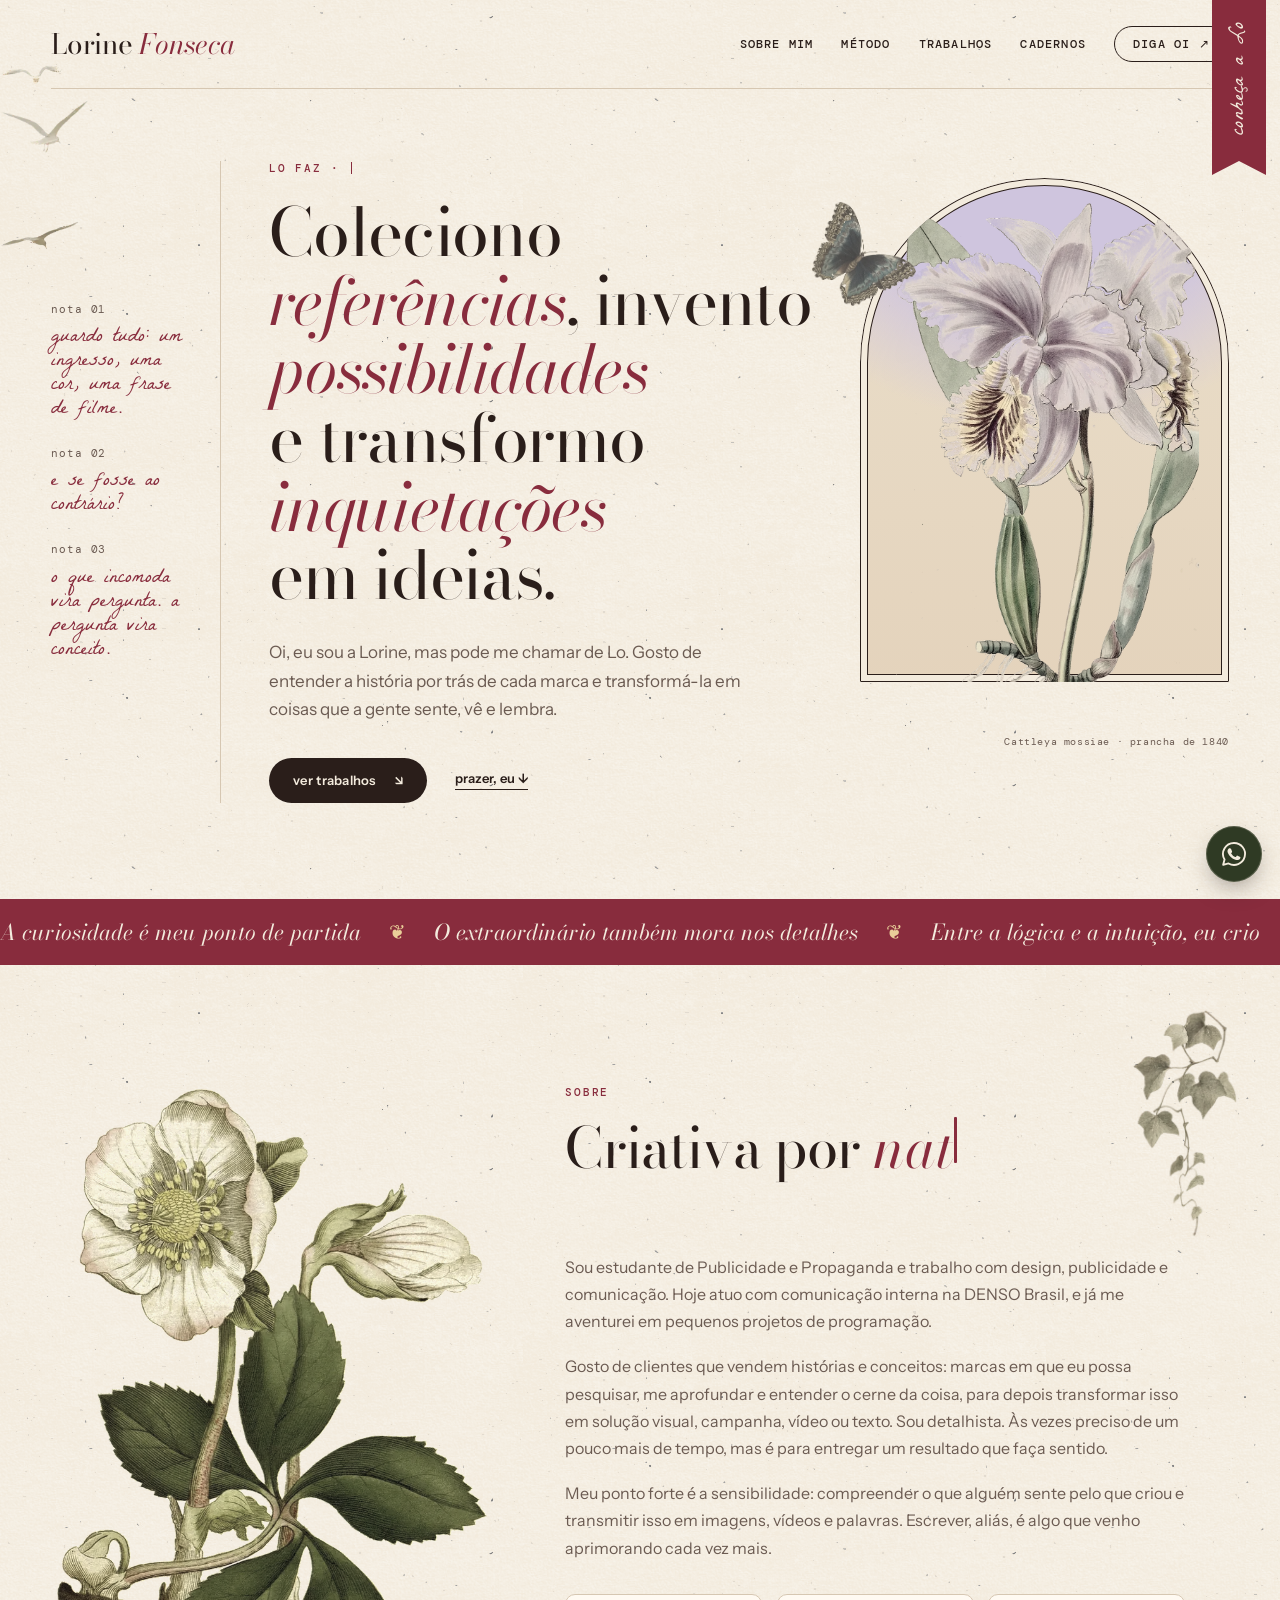
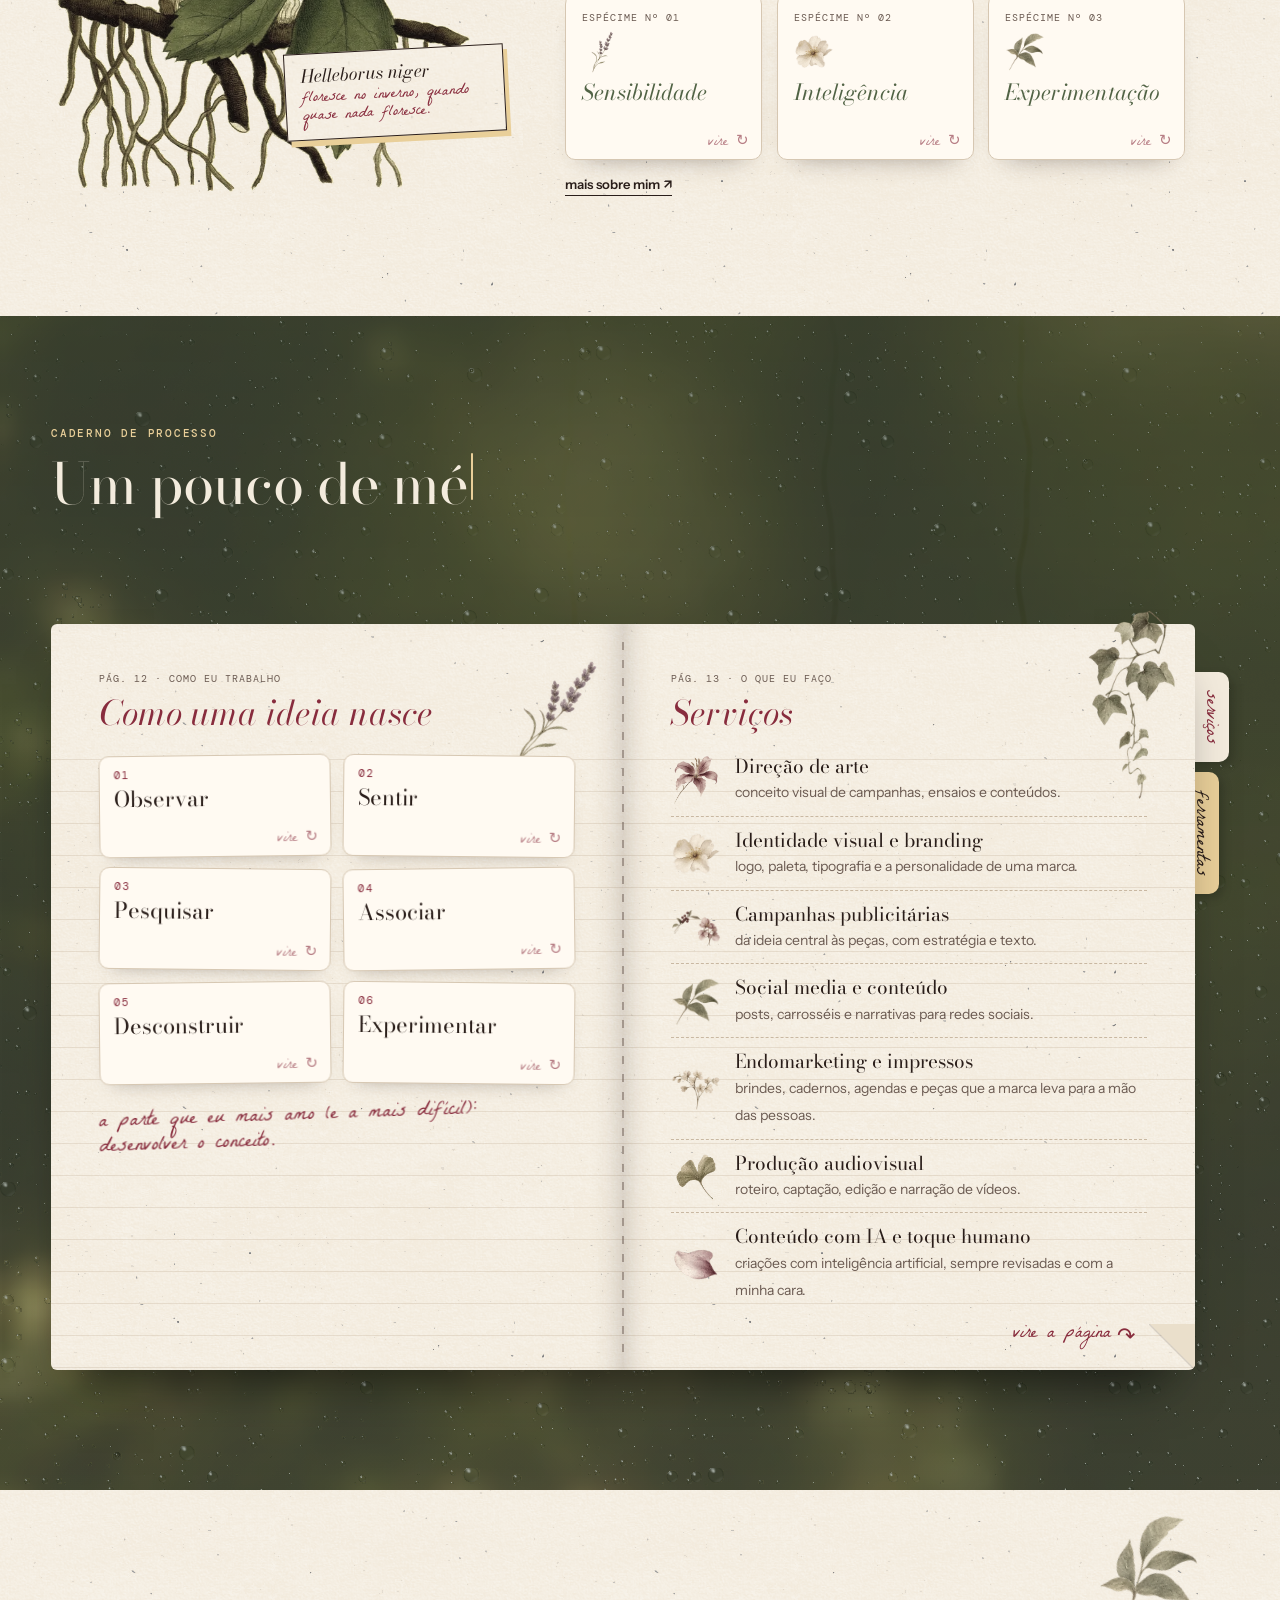
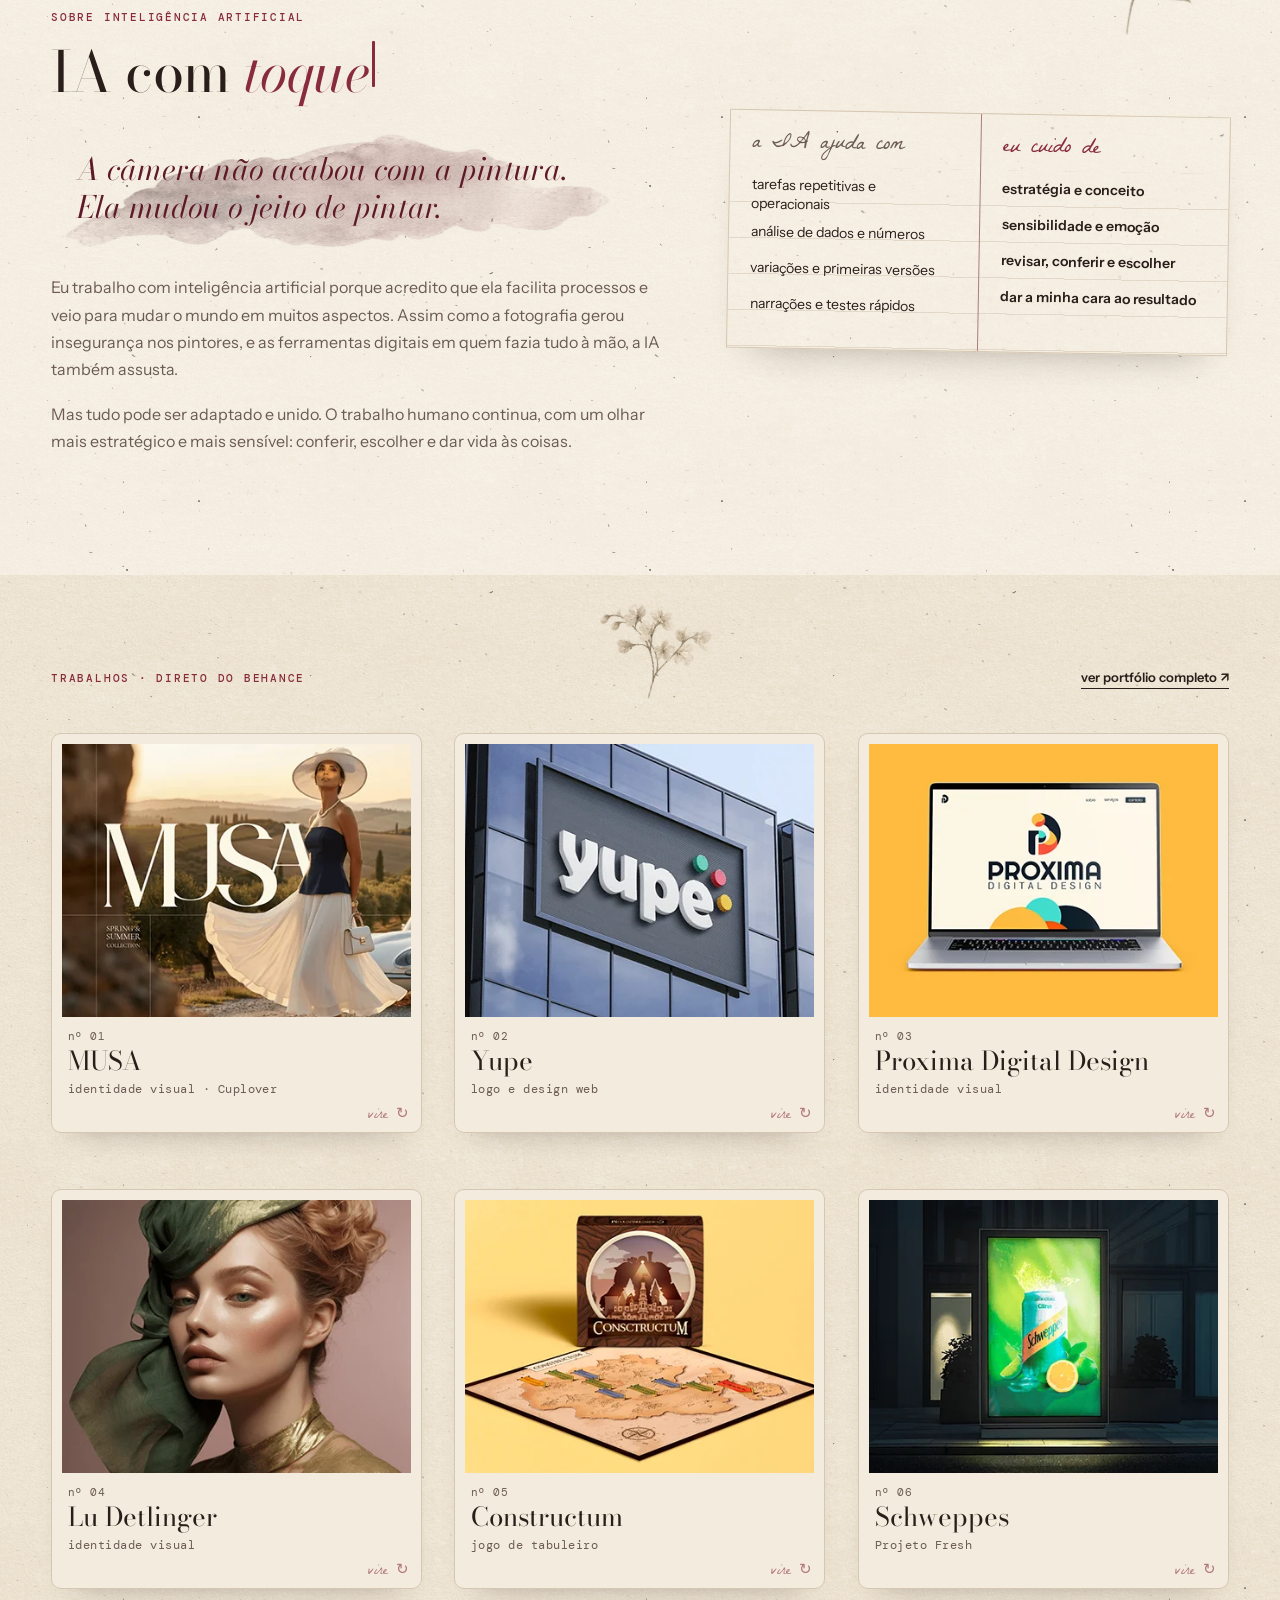
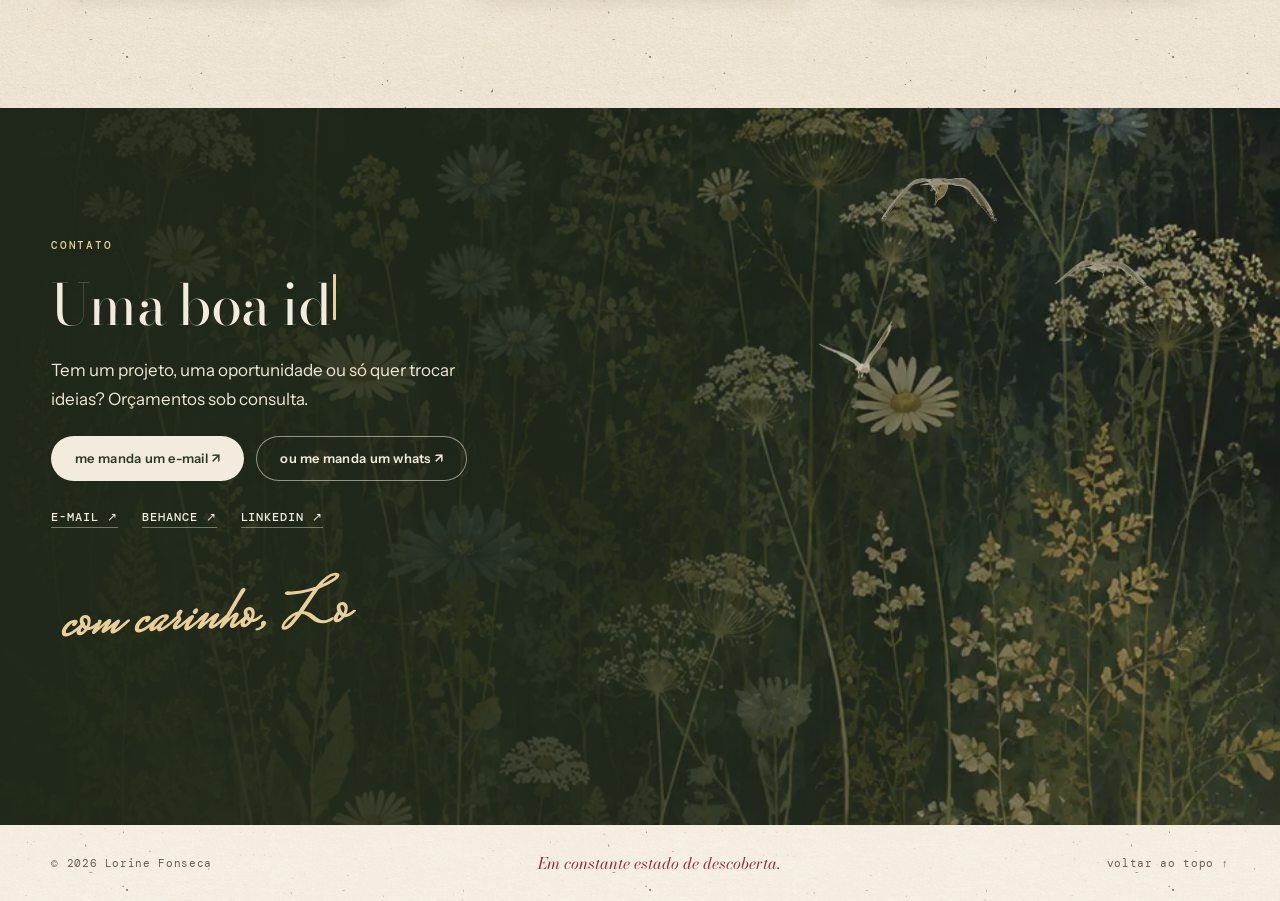
==== commit 9158021f: "Ajustes: fichário no celular, cursor que pousa, pólen e contato com WhatsApp - Fichário: sem animaçã" ====
--- a/index.html
+++ b/index.html
@@ -60,7 +60,7 @@
 
       <div class="hero-copy">
         <p class="eyebrow" aria-label="Lorine Fonseca: design, publicidade, direção de arte, branding e conteúdo com IA"><span aria-hidden="true">lo faz · </span><span class="typer" aria-hidden="true" data-words="design|publicidade|direção de arte|branding|conteúdo com IA">design</span><span class="caret" aria-hidden="true"></span></p>
-        <h1>Coleciono <button type="button" class="w" data-for="ref">referências</button>, invento <button type="button" class="w" data-for="poss">possibilidades</button> e transformo <button type="button" class="w" data-for="inq">inquietações</button> em ideias.</h1>
+        <h1>Coleciono <span class="nw"><button type="button" class="w" data-for="ref">referências</button>,</span> invento <button type="button" class="w" data-for="poss">possibilidades</button> e transformo <button type="button" class="w" data-for="inq">inquietações</button> em ideias.</h1>
         <p class="intro">Oi, eu sou a Lorine, mas pode me chamar de Lo. Gosto de entender a história por trás de cada marca e transformá-la em coisas que a gente sente, vê e lembra.</p>
         <div class="hero-actions">
           <a class="btn" href="#projetos">ver trabalhos <span aria-hidden="true">↘</span></a>
@@ -131,6 +131,7 @@
             <button type="button" role="tab" class="tab tab-1" id="tab-1" aria-controls="spread-1" aria-selected="true">serviços</button>
             <button type="button" role="tab" class="tab tab-2" id="tab-2" aria-controls="spread-2" aria-selected="false" tabindex="-1">ferramentas</button>
           </div>
+          <p class="binder-hint" aria-hidden="true"><span>←</span> deslize para virar a página <span>→</span></p>
           <div class="spreads">
             <div class="sketchbook spread is-active" id="spread-1" role="tabpanel" aria-labelledby="tab-1">
               <article class="page page-left" aria-labelledby="como">
@@ -269,7 +270,10 @@
         <p class="label">contato</p>
         <h2>Uma boa ideia começa com um <em>oi</em>.</h2>
         <p>Tem um projeto, uma oportunidade ou só quer trocar ideias? Orçamentos sob consulta.</p>
-        <a class="btn btn-light" href="mailto:lorinefonseca0@gmail.com">me manda um e-mail ↗</a>
+        <div class="contact-actions">
+          <a class="btn btn-light" href="mailto:lorinefonseca0@gmail.com">me manda um e-mail ↗</a>
+          <a class="btn btn-wa" href="https://wa.me/5519991912205?text=Ol%C3%A1%21%20Vim%20pelo%20seu%20site%2Fportf%C3%B3lio." target="_blank" rel="noopener">ou me manda um whats ↗</a>
+        </div>
         <div class="contact-links">
           <a href="mailto:lorinefonseca0@gmail.com">e-mail ↗</a>
           <a href="https://www.behance.net/lorinefonseca" target="_blank" rel="noopener">behance ↗</a>
--- a/styles.css
+++ b/styles.css
@@ -109,19 +109,21 @@
 /* ---------- marcador de página (flutuante) ---------- */
 .bookmark {
   position: fixed; z-index: 40;
-  right: max(14px, env(safe-area-inset-right, 0px)); top: 0;
-  width: 44px; padding: 22px 0 34px;
+  right: max(14px, env(safe-area-inset-right, 0px)); top: -48px;
+  width: 54px; padding: 70px 0 40px;
   background: var(--borgonha); color: var(--papel);
   clip-path: polygon(0 0, 100% 0, 100% 100%, 50% calc(100% - 14px), 0 100%);
   box-shadow: 0 6px 14px #2a1e1a40;
   display: grid; justify-items: center;
-  transform: translateY(-8px);
+  transform: translateY(0);
   transition: transform .35s cubic-bezier(.2, .7, .2, 1), background .25s;
   animation: bookmark-in 1s .6s both cubic-bezier(.2, .7, .2, 1);
 }
-.bookmark span { writing-mode: vertical-rl; transform: rotate(180deg); font: 400 18px/1 var(--f-hand); letter-spacing: .02em; white-space: nowrap; }
-.bookmark:hover, .bookmark:focus-visible { transform: translateY(0); background: var(--vinho); animation: bookmark-tug .7s ease; }
-@keyframes bookmark-tug { 0% { transform: translateY(-8px); } 40% { transform: translateY(6px) rotate(-2deg); } 70% { transform: translateY(-2px) rotate(1deg); } 100% { transform: translateY(0); } }
+.bookmark span { writing-mode: vertical-rl; transform: rotate(180deg); font: 400 21px/1 var(--f-hand); letter-spacing: .02em; white-space: nowrap; }
+.bookmark:hover, .bookmark:focus-visible { transform: translateY(12px); background: var(--vinho); animation: bookmark-tug .7s ease; }
+.bookmark.peek { transform: translateY(-62%); }
+.bookmark.peek:hover, .bookmark.peek:focus-visible { transform: translateY(0); animation: none; }
+@keyframes bookmark-tug { 0% { transform: translateY(0); } 40% { transform: translateY(20px) rotate(-1.5deg); } 70% { transform: translateY(9px) rotate(.8deg); } 100% { transform: translateY(12px); } }
 @keyframes bookmark-in { from { transform: translateY(-110%); } }
 
 /* ---------- início ---------- */
@@ -276,6 +278,11 @@
   border-radius: 6px;
   box-shadow: 0 34px 50px -26px #000000a6;
 }
+
+.binder-hint { display: none; justify-content: center; align-items: center; gap: 10px; margin: 0 0 12px; font: 400 19px/1 var(--f-hand); color: var(--manteiga); }
+.binder-hint span { font-family: var(--f-display); animation: nudge 1.6s ease-in-out infinite; }
+.binder-hint span:last-child { animation-direction: reverse; }
+@keyframes nudge { 50% { transform: translateX(-5px); } }
 
 /* chuva no vidro (rain.js) */
 .method .rain, .method .rain-tint { position: absolute; inset: 0; width: 100%; height: 100%; z-index: -1; pointer-events: none; }
@@ -643,6 +650,9 @@
 .contact .label { color: var(--manteiga); }
 .contact h2 em { color: var(--manteiga); }
 .contact-inner > p:not(.label) { color: #efe6d6; font-size: 17px; max-width: 40ch; }
+.contact-actions { display: flex; flex-wrap: wrap; gap: 12px; }
+.btn-wa { background: transparent; color: var(--papel); box-shadow: inset 0 0 0 1px #f3ebdd8c; }
+.btn-wa:hover { background: var(--manteiga); color: var(--musgo); box-shadow: none; }
 .contact-links { display: flex; gap: 24px; flex-wrap: wrap; font: 500 12px/1 var(--f-mono); letter-spacing: .08em; text-transform: uppercase; margin-top: 8px; }
 .contact-links a { padding-bottom: 4px; border-bottom: 1px solid #f3ebdd66; transition: border-color .2s, color .2s; }
 .contact-links a:hover { color: var(--manteiga); border-color: var(--manteiga); }
@@ -815,6 +825,13 @@
 .type-caret.done::after { opacity: 0; transition: opacity .6s; animation: none; }
 .method-head .type-caret::after, .contact .type-caret::after { background: var(--manteiga); }
 
+/* frase inicial: palavras sobem rapidinho */
+.nw { white-space: nowrap; }
+.rise-words .rise { display: inline-block; }
+.rise-words:not(.rise-in) .rise { opacity: 0; }
+.rise-in .rise { animation: rise-up .55s cubic-bezier(.2, .8, .2, 1) both; animation-delay: calc(var(--w) * 45ms); }
+@keyframes rise-up { from { opacity: 0; transform: translateY(.6em); } to { opacity: 1; transform: none; } }
+
 /* Text Type: cursor piscando */
 .typer { color: var(--vinho); }
 .caret { display: inline-block; width: 1px; height: 1.15em; margin-left: 3px; vertical-align: -.2em; background: var(--borgonha); animation: blink 1s steps(1) infinite; }
@@ -856,17 +873,26 @@
   .player-art { max-width: 300px; }
   .sketchbook { grid-template-columns: 1fr; gap: 18px; }
   .sketchbook::after { display: none; }
-  .binder { margin-right: 0; margin-top: 70px; }
-  .binder-tabs { top: -44px; right: auto; left: 16px; display: flex; gap: 8px; }
-  .tab { writing-mode: horizontal-tb; padding: 10px 16px 14px; border-radius: 10px 10px 0 0; transform: translateY(8px); box-shadow: 0 -2px 8px #0000001f; }
-  .tab:hover, .tab:focus-visible, .tab[aria-selected="true"] { transform: translateY(0); }
+  .binder { margin-right: 0; margin-top: 40px; }
+  .binder-tabs {
+    position: static; display: grid; grid-template-columns: 1fr 1fr; gap: 6px;
+    margin-bottom: 12px; padding: 5px; border-radius: 999px;
+    background: #f3ebdd29; box-shadow: inset 0 0 0 1px #f3ebdd40;
+  }
+  .tab { writing-mode: horizontal-tb; padding: 12px 10px; border-radius: 999px; transform: none; box-shadow: none; background: transparent; color: var(--papel); font-size: 21px; text-align: center; }
+  .tab:hover, .tab:focus-visible { transform: none; animation: none; background: #f3ebdd1f; }
+  .tab[aria-selected="true"] { transform: none; background: var(--papel); color: var(--borgonha); box-shadow: 0 6px 14px -6px #0006; }
+  .binder-hint { display: flex; }
+  .turn { display: flex; justify-content: center; width: 100%; margin-top: 22px; padding: 14px; border: 1px dashed var(--rosa); border-radius: 999px; font-size: 21px; background: #fffaf2; }
+  .turn-next { padding-right: 14px; }
+  .turn-next::after { display: none; }
   .spread .page { animation: none !important; }
   .spread .page::after { display: none; }
   .spread.turn-out-next { animation: m-out-next .42s ease-in forwards; }
   .spread.turn-out-prev { animation: m-out-prev .42s ease-in forwards; }
   .spread.turn-in-next { animation: m-in-next .42s ease-out both; }
   .spread.turn-in-prev { animation: m-in-prev .42s ease-out both; }
-  .turn { position: relative; bottom: auto; left: auto; right: auto; margin-top: 18px; }
+  .turn { position: relative; bottom: auto; left: auto; right: auto; }
   .page-left, .page-right { border-radius: 6px; box-shadow: none; }
   .hobbies { grid-template-columns: repeat(2, minmax(0, 1fr)); }
   .portrait-art { width: min(80%, 320px); }
@@ -876,8 +902,8 @@
   .wordmark { font-size: 23px; }
   .masthead nav a:not(.nav-contact) { display: none; }
   .nav-contact { padding: 9px 14px; }
-  .bookmark { width: 36px; padding: 16px 0 28px; }
-  .bookmark span { font-size: 15px; }
+  .bookmark { width: 44px; padding: 62px 0 32px; }
+  .bookmark span { font-size: 18px; }
   .hero { grid-template-columns: 1fr; gap: 28px; padding-block: 44px 64px; }
   .margin { order: 3; border-right: 0; border-top: 1px solid var(--linha); padding: 18px 0 0; grid-template-columns: auto 1fr; column-gap: 14px; row-gap: 8px; align-items: baseline; }
   .note-n { margin-top: 0; }
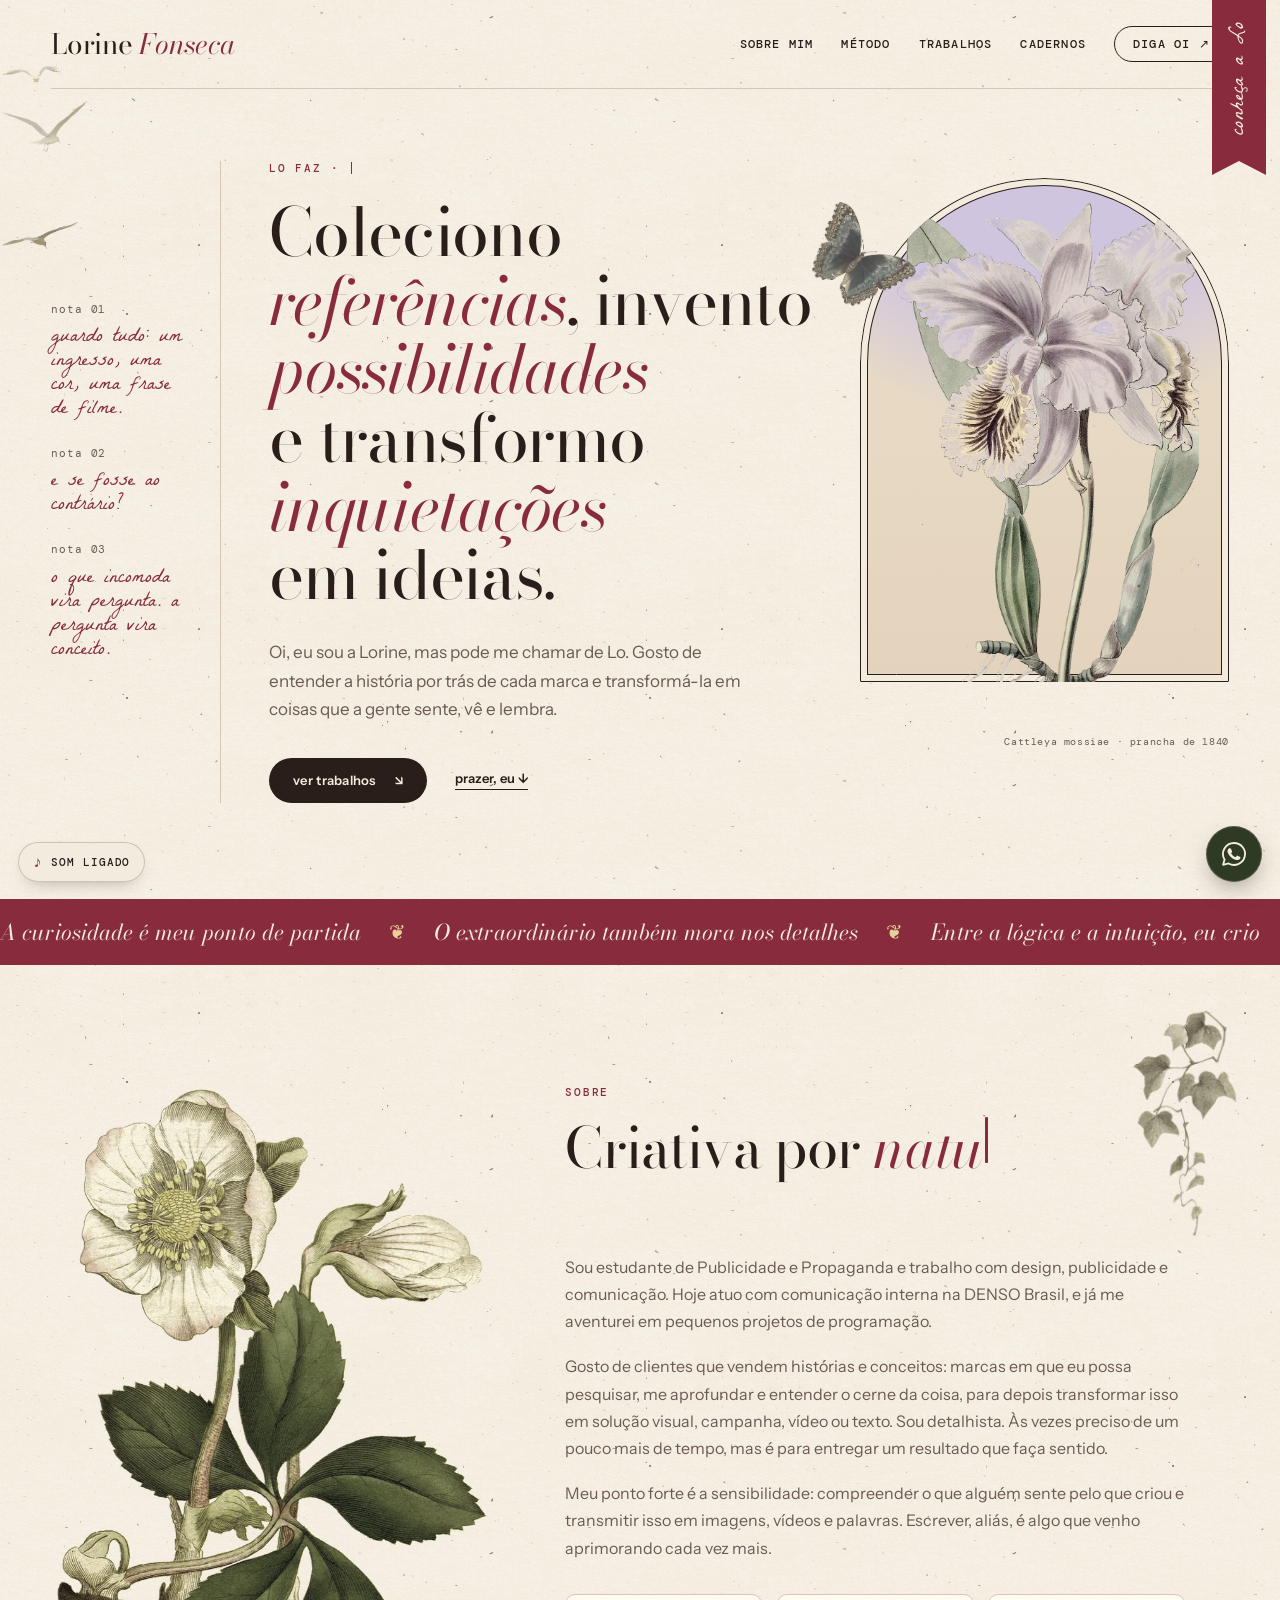
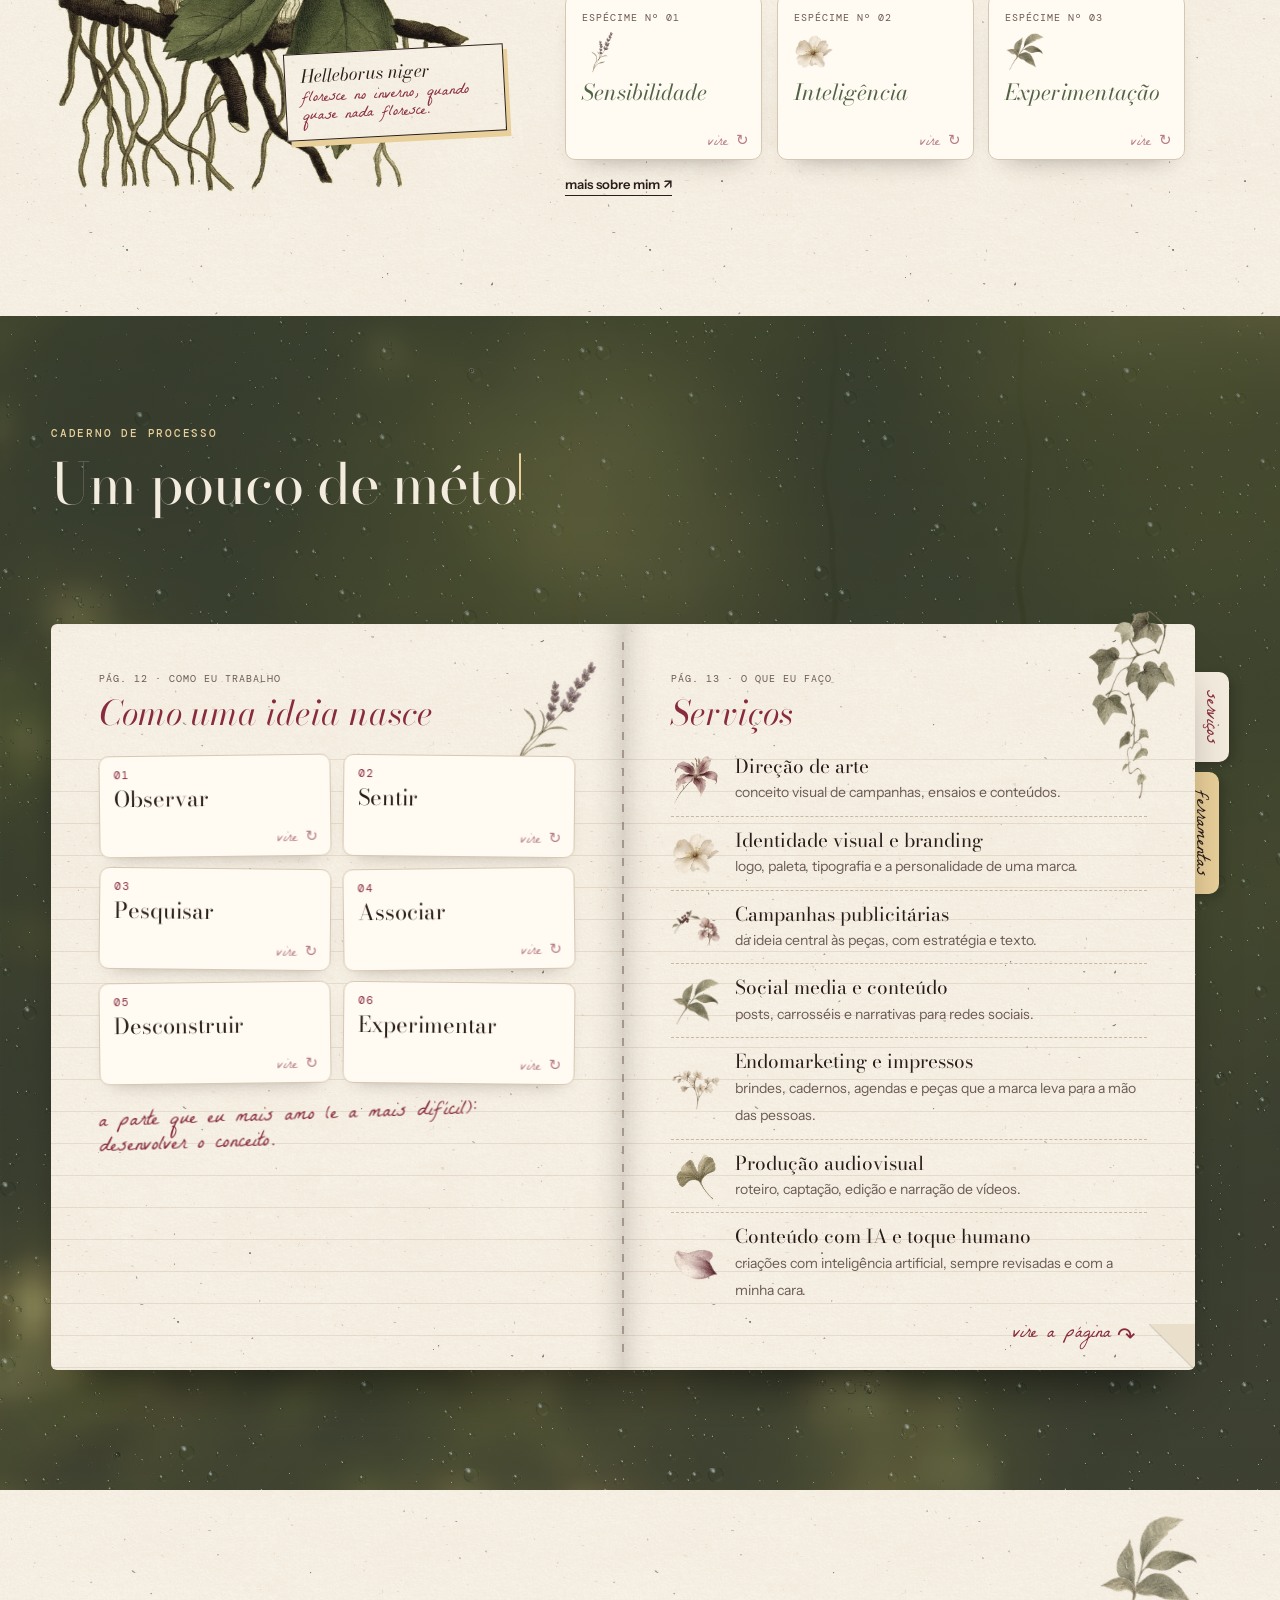
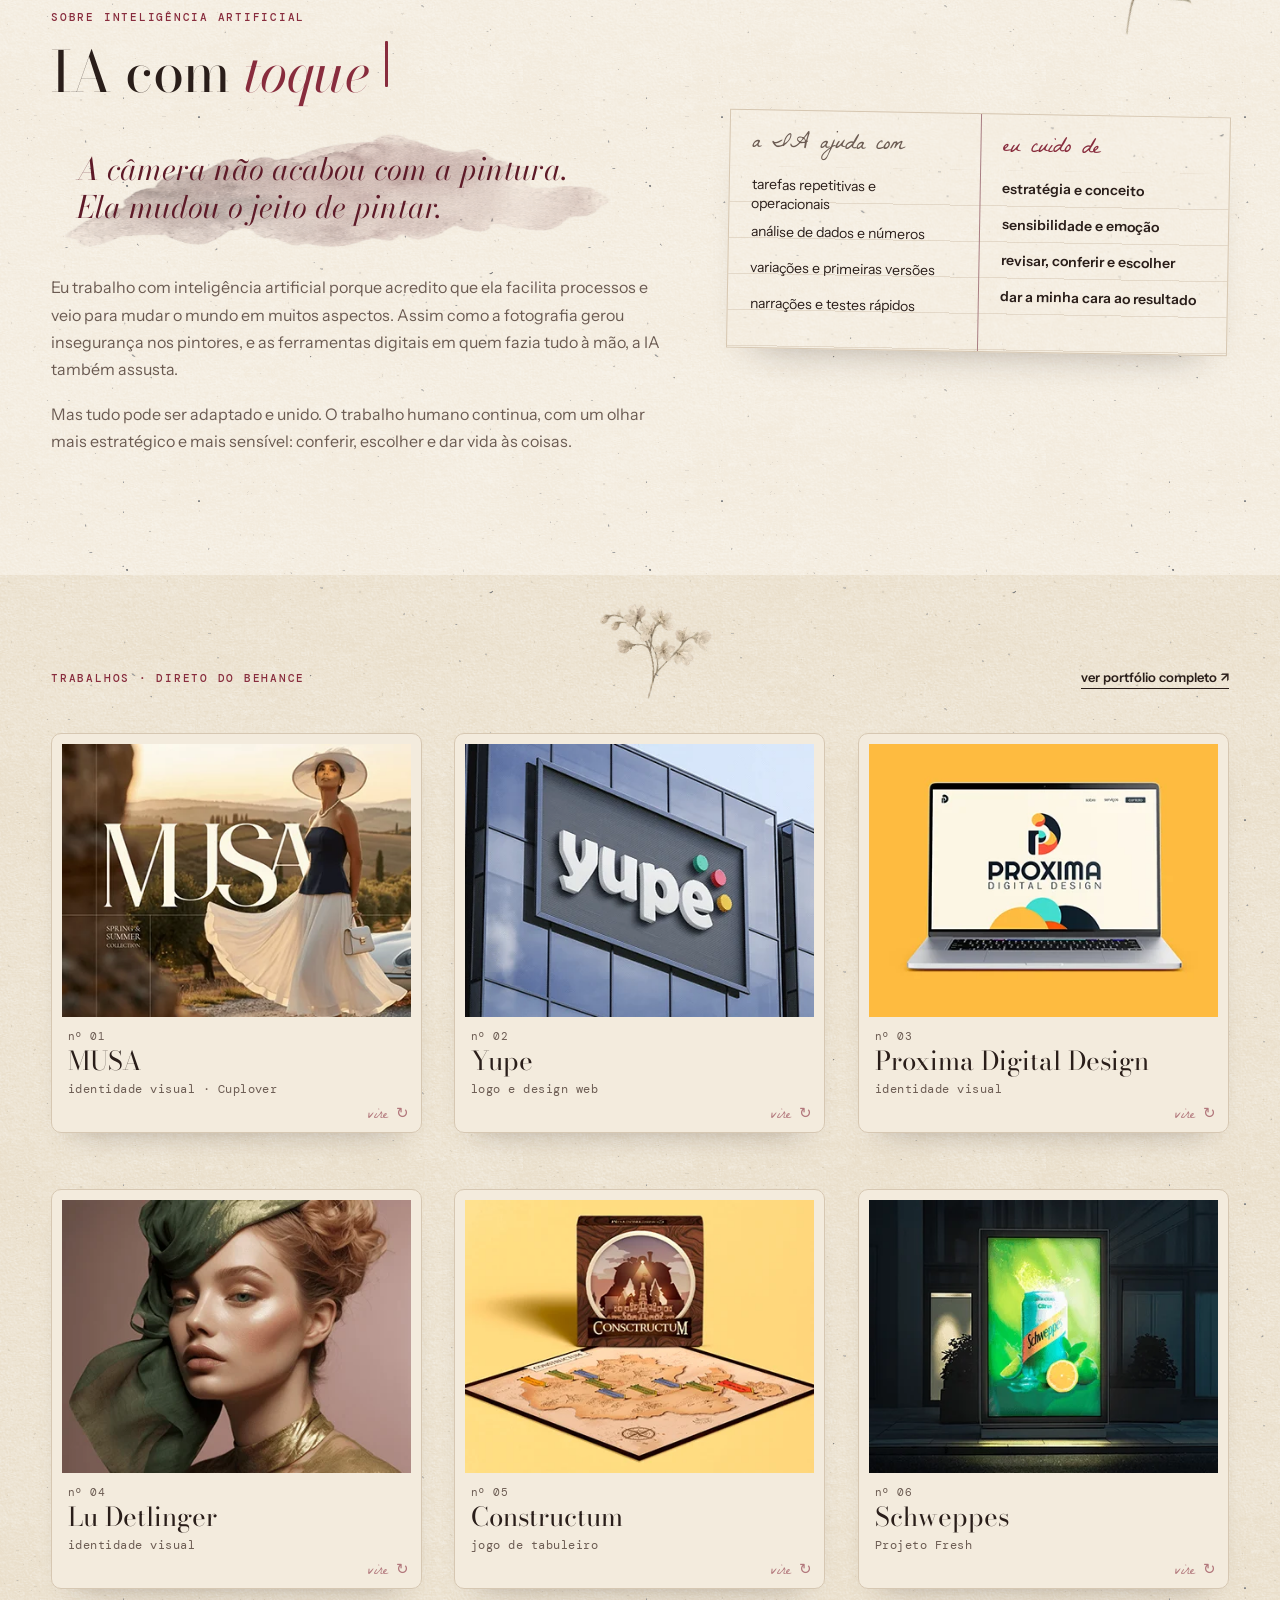
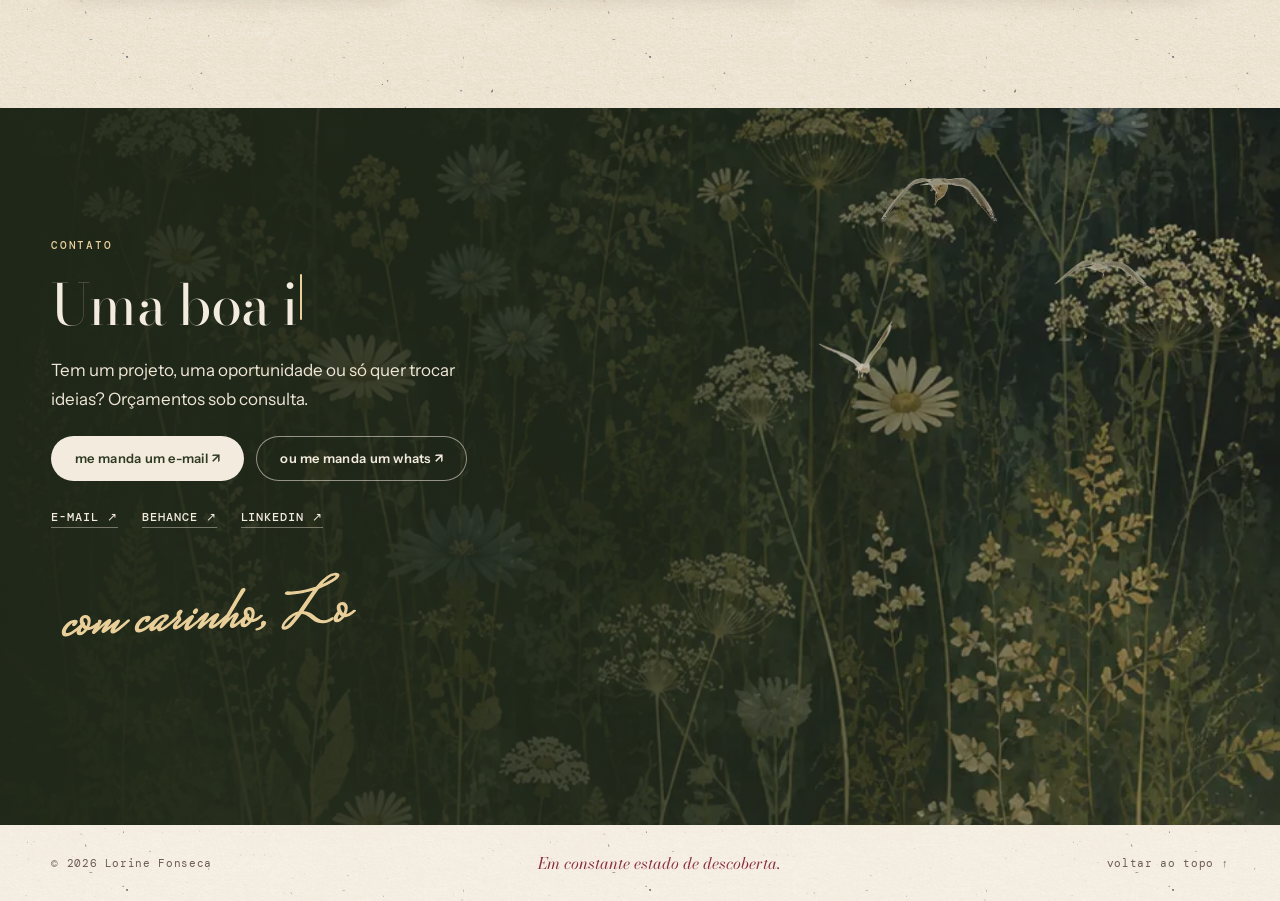
==== commit 268f3823: "Borboleta pousa em lugares aleatórios e nos cards; efeitos sonoros - A cada pouso, um lugar e uma in" ====
--- a/index.html
+++ b/index.html
@@ -295,6 +295,7 @@
     <span>fale comigo</span>
   </a>
 
+  <script src="sound.js"></script>
   <script src="script.js"></script>
   <script src="flip.js"></script>
   <script src="rain.js" defer></script>
--- a/styles.css
+++ b/styles.css
@@ -847,6 +847,21 @@
 @keyframes hw-draw { to { stroke-dashoffset: 0; } }
 @keyframes hw-fill { to { fill-opacity: 1; } }
 .contact-inner > p.contact-sign { font: 400 64px/1 var(--f-sig); max-width: none; color: var(--manteiga); margin-top: 18px; transform: rotate(-3deg); transform-origin: left; }
+
+/* ---------- botão de som ---------- */
+.sound-toggle {
+  position: fixed; z-index: 45;
+  left: max(18px, env(safe-area-inset-left, 0px)); bottom: max(18px, env(safe-area-inset-bottom, 0px));
+  display: flex; align-items: center; gap: 8px; height: 40px; padding: 0 14px;
+  border: 1px solid #2a1e1a33; border-radius: 999px; background: #f3ebddd9; color: var(--tinta);
+  font: 500 11px/1 var(--f-mono); letter-spacing: .08em; text-transform: uppercase;
+  backdrop-filter: blur(6px); box-shadow: 0 8px 18px -10px #2a1e1a66; cursor: pointer;
+  animation: wa-in .8s 3.8s cubic-bezier(.2, .7, .2, 1) both;
+}
+.sem-abertura .sound-toggle { animation-delay: .4s; }
+.sound-toggle span:first-child { font-size: 16px; color: var(--borgonha); }
+.sound-toggle[aria-pressed="false"] { opacity: .7; }
+@media (max-width: 650px) { .sound-toggle .st-label { display: none; } .sound-toggle { width: 40px; padding: 0; justify-content: center; } }
 
 /* ---------- aparecer ao rolar (só com JS) ---------- */
 .js .reveal { opacity: 0; translate: 0 18px; transition: opacity .9s ease, translate .9s ease, transform .5s, filter .8s; }
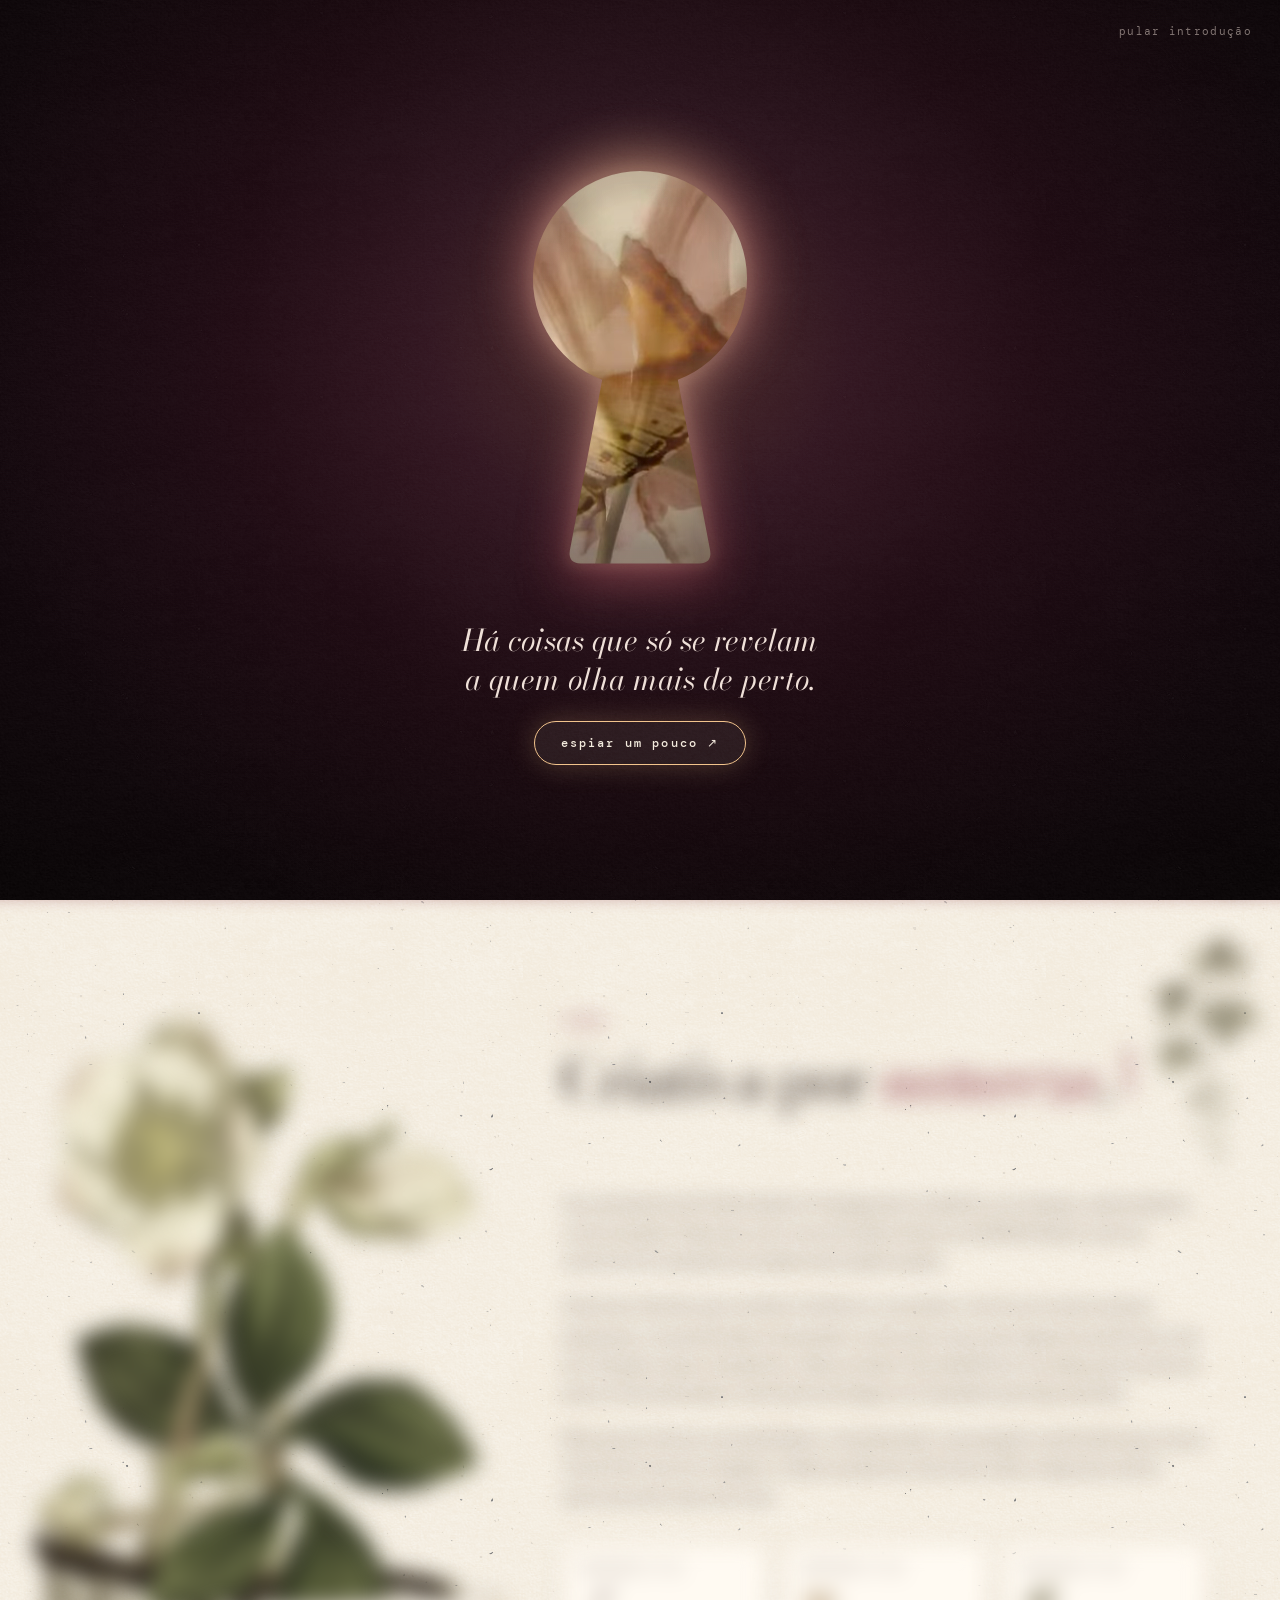
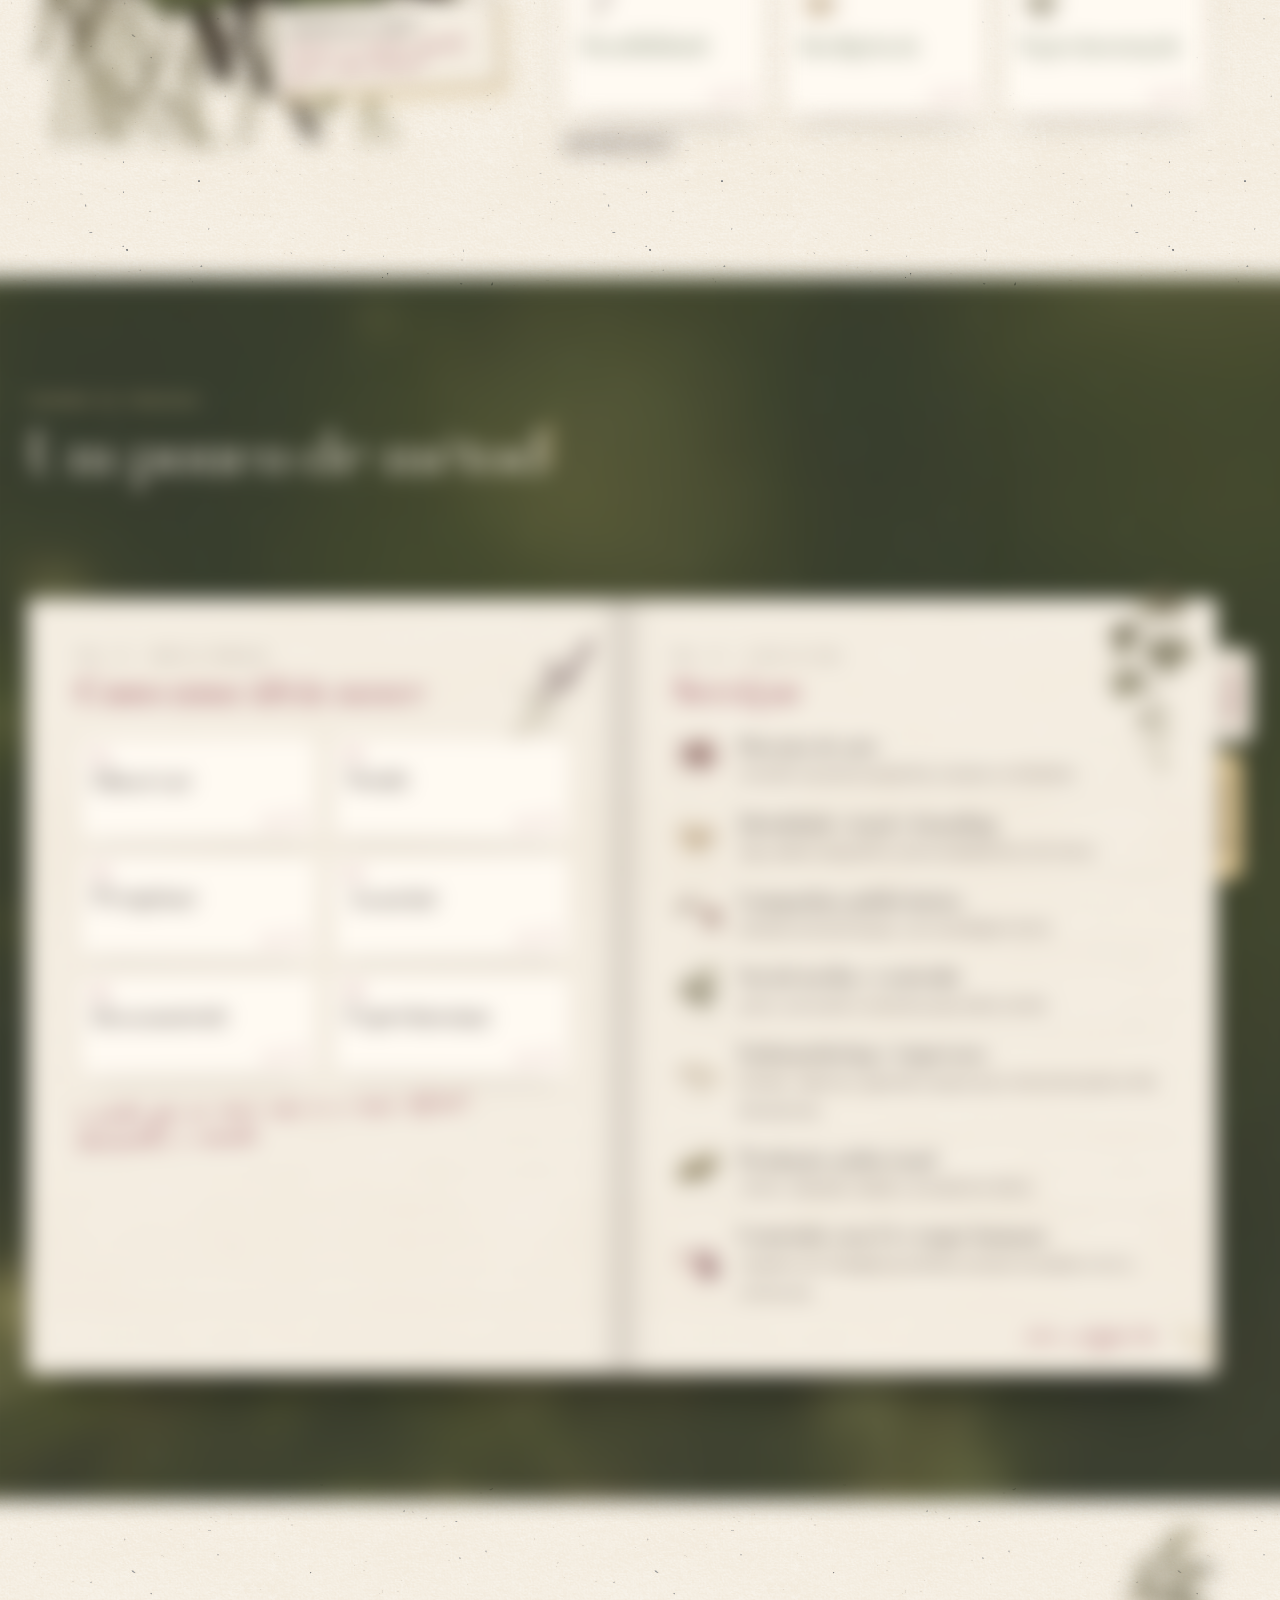
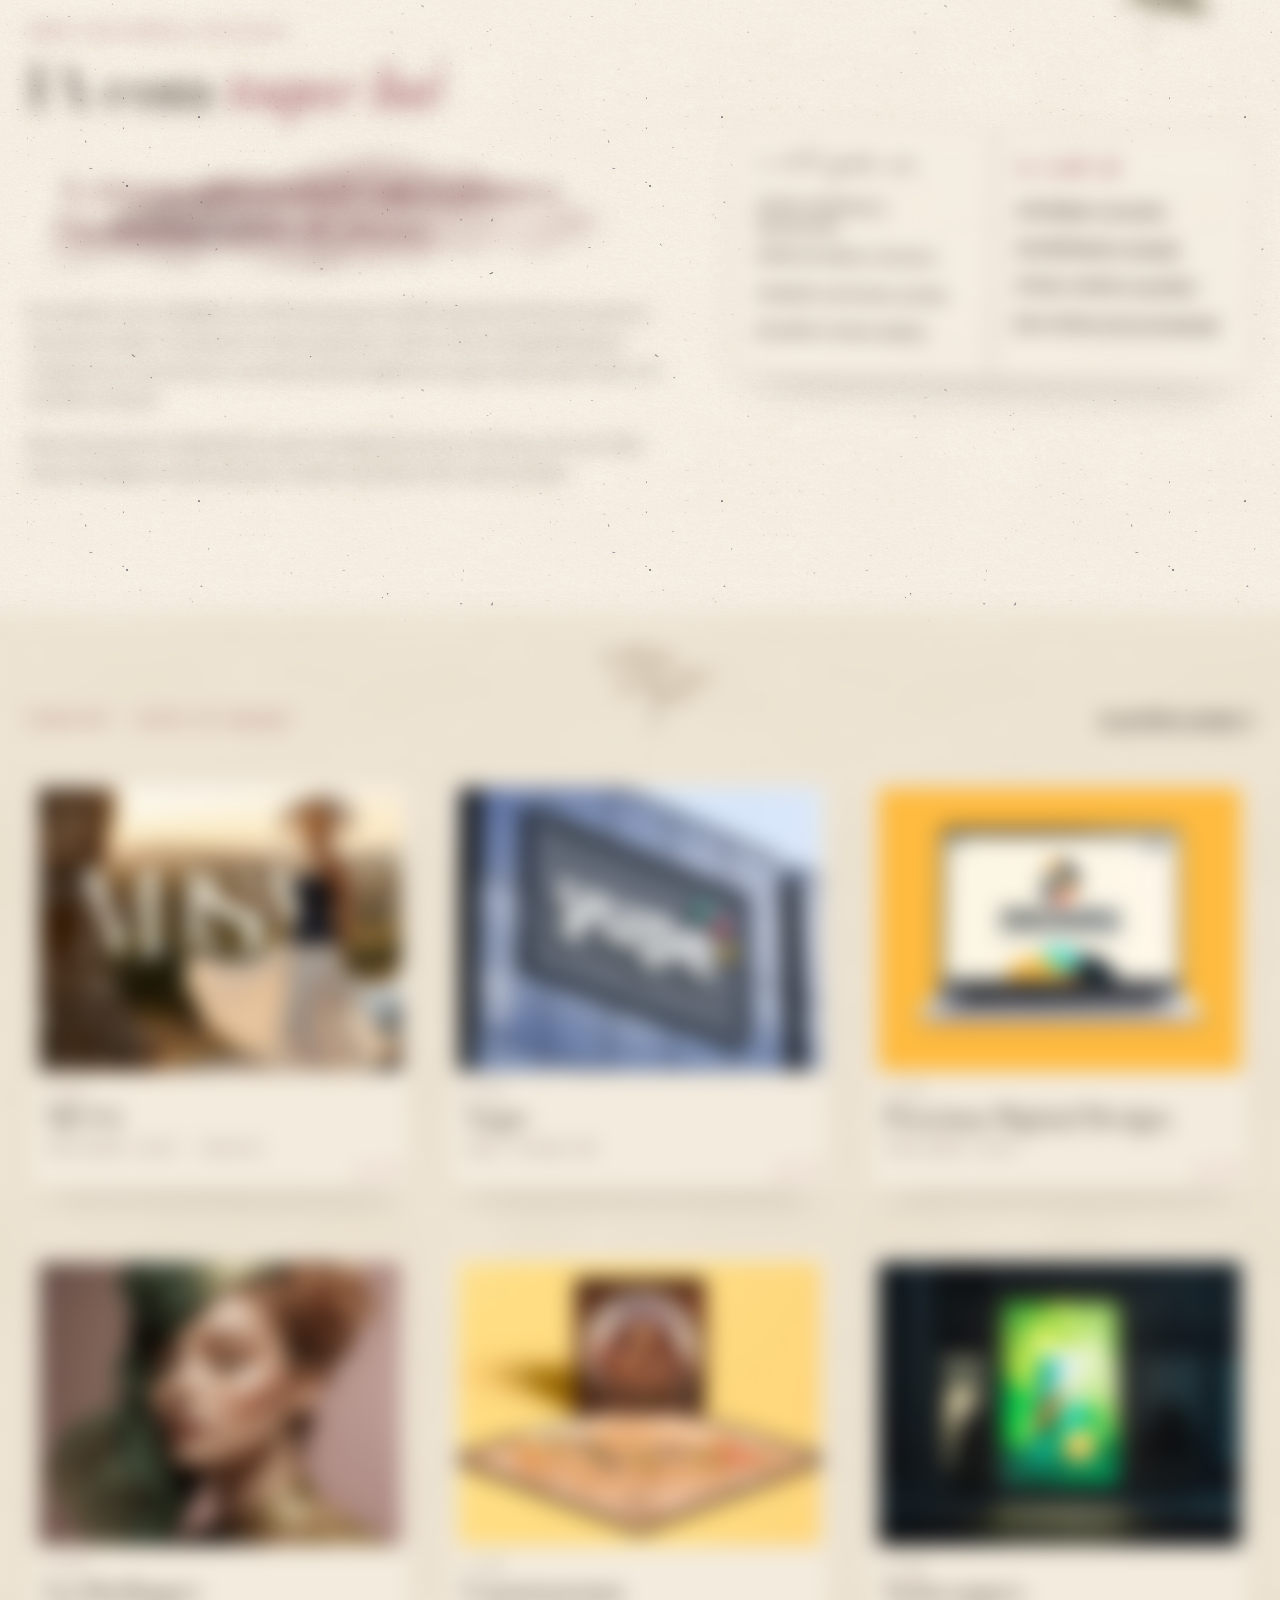
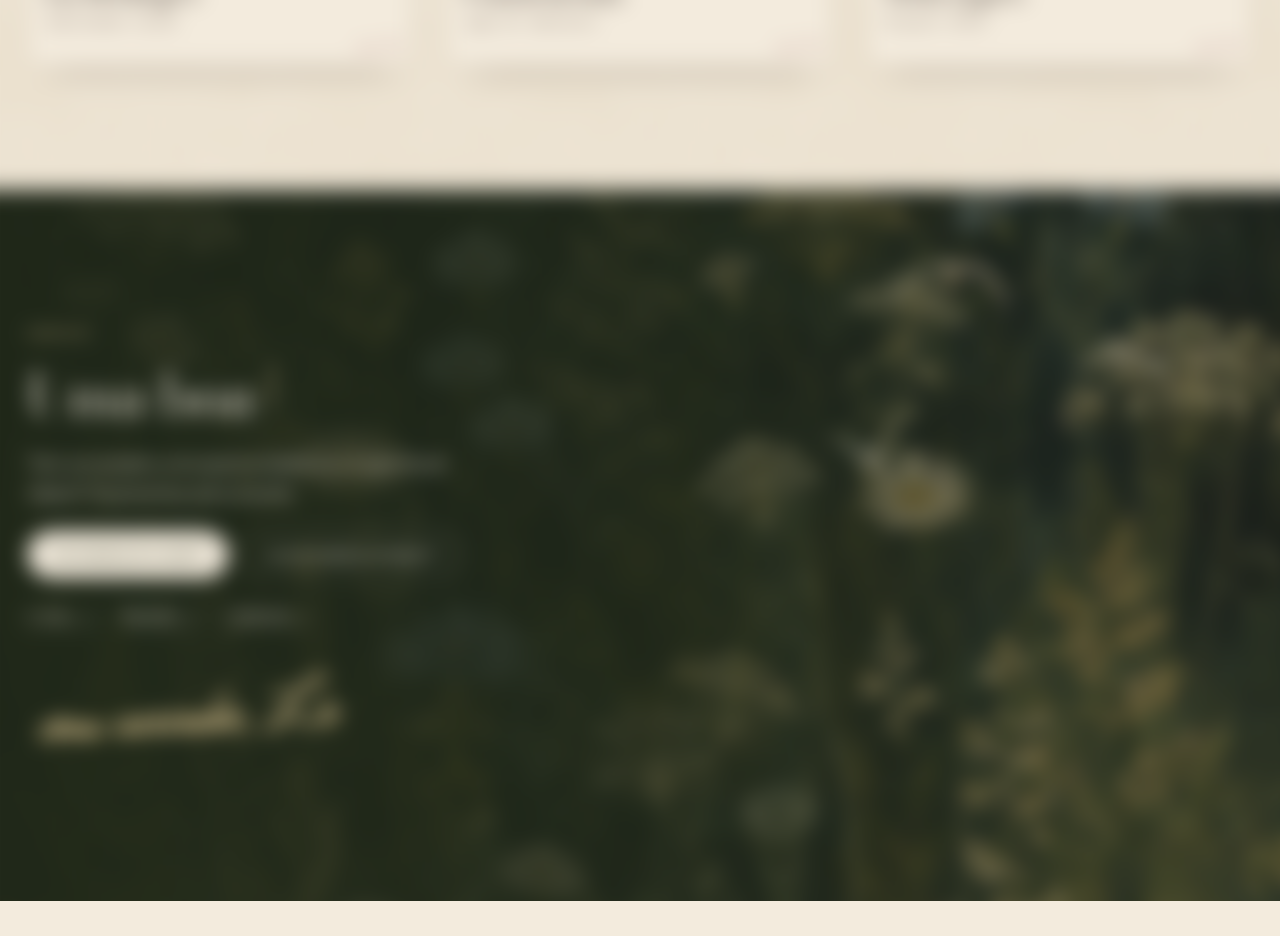
==== commit d7233fff: "Introdução: a fechadura Tela inicial com fechadura; vídeo (colagem das fotos) tocando dentro da aber" ====
--- a/index.html
+++ b/index.html
@@ -15,15 +15,34 @@
   <link rel="icon" type="image/png" sizes="192x192" href="assets/icone-192.png">
   <link rel="apple-touch-icon" href="assets/icone-apple.png">
   <link rel="stylesheet" href="styles.css">
-  <script>try{if(sessionStorage.getItem('lo-abertura')){document.documentElement.classList.add('sem-abertura')}sessionStorage.setItem('lo-abertura','1')}catch(e){}</script>
+  <script>try{if(sessionStorage.getItem('lo-abertura')){document.documentElement.classList.add('sem-abertura')}}catch(e){}</script>
 </head>
 <body>
-  <div class="loader" aria-hidden="true">
-    <div class="loader-inner">
-      <div class="loader-arch"><img src="assets/botanica/orquidea.webp" alt="" width="860" height="1343"></div>
-      <p class="loader-name"><span style="--i:0">L</span><span style="--i:1">o</span><span style="--i:2">r</span><span style="--i:3">i</span><span style="--i:4">n</span><span style="--i:5">e</span> <em><span style="--i:7">F</span><span style="--i:8">o</span><span style="--i:9">n</span><span style="--i:10">s</span><span style="--i:11">e</span><span style="--i:12">c</span><span style="--i:13">a</span></em></p>
-      <p class="loader-sub">design · publicidade · direção de arte</p>
+  <!-- ============ INTRODUÇÃO: a fechadura (intro.js) ============
+       Para trocar os vídeos, edite a lista INTRO_VIDEOS no topo de intro.js. -->
+  <div class="kintro" id="intro" role="dialog" aria-modal="true" aria-labelledby="intro-line">
+    <div class="intro-ambient" aria-hidden="true"></div>
+    <div class="intro-stage">
+      <div class="kh" id="kh">
+        <div class="kh-glow" aria-hidden="true"></div>
+        <div class="kh-view">
+          <img class="kh-fallback" src="assets/intro/fechadura-poster.jpg" alt="" aria-hidden="true">
+          <video class="kh-video" id="kh-video" muted playsinline autoplay loop preload="auto" poster="assets/intro/fechadura-poster.jpg" aria-hidden="true"></video>
+          <div class="kh-light" aria-hidden="true"></div>
+        </div>
+        <svg class="kh-edge" viewBox="0 0 300 500" aria-hidden="true">
+          <defs><filter id="kh-blur" x="-30%" y="-30%" width="160%" height="160%"><feGaussianBlur stdDeviation="7"/></filter></defs>
+          <path d="M150 40 A120 120 0 0 1 192 272 L228 462 Q230 476 216 476 L84 476 Q70 476 72 462 L108 272 A120 120 0 0 1 150 40 Z" filter="url(#kh-blur)"/>
+        </svg>
+      </div>
     </div>
+    <div class="intro-copy">
+      <p class="intro-line" id="intro-line">Há coisas que só se revelam a quem olha mais de perto.</p>
+      <button type="button" class="intro-go" id="intro-go">espiar um pouco <span aria-hidden="true">↗</span></button>
+    </div>
+    <button type="button" class="intro-skip" id="intro-skip">pular introdução</button>
+    <div class="intro-bloom" aria-hidden="true"></div>
+  </div>
   </div>
   <a class="skip" href="#sobre">pular para o conteúdo</a>
 
@@ -287,7 +306,7 @@
   <footer class="footer wrap">
     <span>© <span id="year">2026</span> Lorine Fonseca</span>
     <span class="footer-note">Em constante estado de descoberta.</span>
-    <a href="#inicio">voltar ao topo ↑</a>
+    <span class="footer-links"><button type="button" class="replay-intro" id="replay-intro">rever a introdução</button><a href="#inicio">voltar ao topo ↑</a></span>
   </footer>
 
   <a class="whatsapp" href="https://wa.me/5519991912205?text=Ol%C3%A1%21%20Vim%20pelo%20seu%20site%2Fportf%C3%B3lio." target="_blank" rel="noopener" aria-label="Conversar com a Lo no WhatsApp">
@@ -295,6 +314,7 @@
     <span>fale comigo</span>
   </a>
 
+  <script src="intro.js"></script>
   <script src="sound.js"></script>
   <script src="script.js"></script>
   <script src="flip.js"></script>
--- a/styles.css
+++ b/styles.css
@@ -731,52 +731,99 @@
 .flip:hover .flip-hint { opacity: 1; }
 html:not(.js) .flip-hint { display: none; }
 
-/* ---------- abertura (tela de carregamento) ---------- */
-.loader {
-  position: fixed; inset: 0; z-index: 100;
-  display: grid; place-items: center;
-  color: var(--papel);
-  background: #1c1310;
-  overflow: hidden; isolation: isolate;
-  box-shadow: 0 30px 60px #00000080;
-  animation: loader-up 1.1s 2.9s cubic-bezier(.76, 0, .24, 1) forwards;
-}
-.sem-abertura .loader { display: none; }
-.loader::before { /* a imagem, com leve blur e movimento lento */
-  content: ''; position: absolute; inset: -6%; z-index: -2;
-  background: url('assets/fotos/abertura.webp') center / cover no-repeat;
-  filter: blur(4px) saturate(.75) sepia(.15);
-  animation: drift-bg 9s ease-in-out infinite alternate;
-}
-.loader::after { /* camada transparente de cor desbotada */
-  content: ''; position: absolute; inset: 0; z-index: -1;
-  background: linear-gradient(180deg, #5e1a2866 0%, #a87d8240 45%, #2a1e1aa6 100%);
-}
-@keyframes drift-bg { from { transform: scale(1.04) translate(-1.5%, 1%); } to { transform: scale(1.12) translate(1.5%, -1.5%); } }
-.loader-inner { display: grid; justify-items: center; gap: 18px; padding: 24px; text-align: center; animation: inner-up .9s 2.85s cubic-bezier(.76, 0, .24, 1) forwards; }
-.loader-arch {
-  width: 130px; aspect-ratio: 3 / 4.1; overflow: hidden;
-  border-radius: 999px 999px 6px 6px;
-  background: radial-gradient(120% 70% at 50% 0%, var(--lavanda) 0 40%, transparent 70%), var(--papel-2);
-  box-shadow: inset 0 0 0 1px var(--papel), inset 0 0 0 5px #1c1310, inset 0 0 0 6px var(--papel), 0 20px 40px #0006;
-  animation: arch-in 1.1s cubic-bezier(.2, .7, .2, 1) both;
-}
-.loader-arch img { width: 84%; margin: 10% auto 0; filter: var(--desbotado); animation: bloom 1.8s .3s ease both; }
-.loader-name { font: 400 clamp(38px, 7vw, 72px)/1 var(--f-display); letter-spacing: -.02em; margin: 0; white-space: nowrap; }
-.loader-name em { color: #E7B6BE; }
-.loader-name span { display: inline-block; opacity: 0; transform: translateY(.35em) rotate(4deg); animation: letter .7s cubic-bezier(.2, .7, .2, 1) forwards; animation-delay: calc(.45s + var(--i) * 70ms); }
-.loader-sub {
-  font: 500 11px/1.4 var(--f-mono); letter-spacing: .16em; text-transform: uppercase; color: #efe0d8;
-  padding-top: 12px;
-  background: linear-gradient(var(--manteiga), var(--manteiga)) 50% 0 / 0 1px no-repeat;
-  opacity: 0; animation: sub-in 1s 1.5s ease forwards;
-}
-@keyframes letter { to { opacity: 1; transform: none; } }
-@keyframes arch-in { from { opacity: 0; transform: translateY(16px) scale(.94); } }
-@keyframes bloom { from { opacity: 0; transform: scale(.9) translateY(10px); } }
-@keyframes sub-in { to { opacity: 1; background-size: 120px 1px; } }
-@keyframes inner-up { to { transform: translateY(-60px); opacity: 0; } }
-@keyframes loader-up { to { transform: translateY(-100%); visibility: hidden; } }
+/* ---------- introdução: a fechadura (intro.js) ---------- */
+html.intro-open { overflow: hidden; }
+main, .masthead { transition: filter 1.3s ease, transform 1.5s cubic-bezier(.2, .7, .2, 1); }
+html.intro-open main, html.intro-open .masthead { filter: blur(10px); transform: scale(1.04); }
+.kintro {
+  --g: .6; --f: 0;
+  --kh-mask: url("data:image/svg+xml;utf8,<svg xmlns='http://www.w3.org/2000/svg' viewBox='0 0 300 500'><path d='M150 40 A120 120 0 0 1 192 272 L228 462 Q230 476 216 476 L84 476 Q70 476 72 462 L108 272 A120 120 0 0 1 150 40 Z' fill='black'/></svg>");
+  position: fixed; inset: 0; z-index: 200;
+  display: none; flex-direction: column; align-items: center; justify-content: center;
+  gap: clamp(20px, 4vh, 40px);
+  height: 100vh; height: 100dvh;
+  padding: max(24px, env(safe-area-inset-top, 0px)) 24px max(24px, env(safe-area-inset-bottom, 0px));
+  background: radial-gradient(ellipse 80% 70% at 50% 42%, #2a0f1a 0%, #170910 45%, #080405 100%);
+  color: #efe0d8; overflow: hidden;
+}
+.kintro[hidden] { display: none !important; }
+.kintro.open { display: flex; animation: k-in 1.4s ease both; }
+.kintro::before { /* grão de papel, bem leve */
+  content: ''; position: absolute; inset: 0; pointer-events: none;
+  background: var(--tex-papel); opacity: .07; mix-blend-mode: screen;
+}
+.intro-ambient { /* luz que escapa e tinge o escuro em volta */
+  position: absolute; inset: -20%; pointer-events: none;
+  background:
+    radial-gradient(circle at 50% 40%, rgba(242, 190, 130, calc(var(--g) * .2)) 0%, rgba(176, 96, 116, calc(var(--g) * .13)) 18%, rgba(94, 26, 40, calc(var(--g) * .12)) 34%, transparent 58%);
+}
+.intro-stage { position: relative; z-index: 1; }
+.kh { position: relative; width: min(46vw, 30vh, 290px); aspect-ratio: 3 / 5; will-change: transform; }
+.kh-glow { /* halo difuso: o desfoque fica no pai, a forma no filho (assim a luz vaza pra fora) */
+  position: absolute; inset: -4%; pointer-events: none;
+  filter: blur(26px); opacity: calc(.2 + var(--g) * .5);
+}
+.kh-glow::before {
+  content: ''; position: absolute; inset: 0;
+  background: radial-gradient(ellipse at 50% 34%, #f6cf98 0%, #d98b86 45%, #7a2234 80%);
+  -webkit-mask: var(--kh-mask) center / 100% 100% no-repeat; mask: var(--kh-mask) center / 100% 100% no-repeat;
+}
+.kh-view {
+  position: absolute; inset: 0; background: #1c1310; overflow: hidden;
+  -webkit-mask: var(--kh-mask) center / 100% 100% no-repeat; mask: var(--kh-mask) center / 100% 100% no-repeat;
+}
+.kh-view::after { /* profundidade: bordas internas mais escuras */
+  content: ''; position: absolute; inset: 0; pointer-events: none;
+  background: radial-gradient(ellipse 70% 60% at 50% 42%, transparent 45%, rgba(24, 8, 12, .55) 100%);
+}
+.kh-video, .kh-fallback { position: absolute; inset: 0; width: 100%; height: 100%; object-fit: cover; }
+.kh-fallback { animation: k-kb 14s ease-in-out infinite alternate; }
+.kh-video { opacity: 0; transition: opacity 1.2s ease; }
+.has-video .kh-video { opacity: 1; }
+.kh-light { /* luz quente do outro lado */
+  position: absolute; inset: 0; pointer-events: none; mix-blend-mode: screen;
+  background: radial-gradient(ellipse 60% 45% at 50% 36%, rgba(255, 220, 170, calc(var(--g) * .16 + var(--f) * .22)) 0%, transparent 70%);
+}
+.kh-edge { position: absolute; inset: 0; width: 100%; height: 100%; overflow: visible; pointer-events: none; mix-blend-mode: screen; opacity: calc(.15 + var(--g) * .35); }
+.kh-edge path { fill: none; stroke: #f2c48d; stroke-width: 3; }
+.intro-copy { position: relative; z-index: 1; display: grid; justify-items: center; gap: 22px; text-align: center; }
+.intro-line { margin: 0; max-width: 24ch; font: italic 400 clamp(20px, 2.6vw, 30px)/1.3 var(--f-display); color: #efe0d8; text-wrap: balance; opacity: 0; animation: k-fade 1.8s 1.3s ease forwards; }
+.intro-go {
+  font: 500 12px/1 var(--f-mono); letter-spacing: .14em; color: #f3ebdd;
+  padding: 15px 26px; border: 1px solid #f3ebdd52; border-radius: 999px; background: transparent; cursor: pointer;
+  opacity: 0; animation: k-fade 1.2s 2.5s ease forwards;
+  transition: background .5s, border-color .5s, box-shadow .5s, letter-spacing .5s;
+}
+.intro-go span { display: inline-block; transition: transform .4s; }
+.intro-go:hover, .intro-go:focus-visible { background: #f3ebdd12; border-color: #f2c48d; box-shadow: 0 0 28px #f2c48d3d; letter-spacing: .18em; outline: none; }
+.intro-go:hover span { transform: translate(2px, -2px); }
+.intro-skip {
+  position: absolute; z-index: 2; top: max(18px, env(safe-area-inset-top, 0px)); right: max(20px, env(safe-area-inset-right, 0px));
+  font: 400 11px/1 var(--f-mono); letter-spacing: .12em; color: #efe0d880;
+  background: none; border: 0; padding: 8px; cursor: pointer;
+  opacity: 0; animation: k-fade 1s 1s ease forwards; transition: color .3s;
+}
+.intro-skip:hover, .intro-skip:focus-visible { color: #efe0d8; }
+.intro-bloom { /* luz cor de papel que atravessa a fechadura */
+  position: absolute; inset: 0; z-index: 5; pointer-events: none; opacity: 0;
+  background: radial-gradient(circle at 50% 50%, #fff7e8 0%, #f3ebdd 55%, #eadfcb 100%);
+  transition: opacity 1s ease;
+}
+.kintro.bloom .intro-bloom { opacity: 1; }
+.kintro.going .intro-copy, .kintro.going .intro-skip { animation: none; opacity: 0; transition: opacity .4s ease; }
+.kintro.going .intro-ambient { transition: opacity 1.2s; }
+.kintro.gone { opacity: 0; transition: opacity 1.1s ease; }
+.kintro.quick { opacity: 0; transition: opacity .45s ease; }
+@keyframes k-in { from { opacity: 0; } }
+@keyframes k-fade { to { opacity: 1; } }
+@keyframes k-kb { to { transform: scale(1.15) translate(-3%, -2%); } }
+.footer-links { display: inline-flex; align-items: center; gap: 18px; }
+.replay-intro { font: inherit; letter-spacing: inherit; color: inherit; background: none; border: 0; padding: 0; cursor: pointer; }
+.replay-intro:hover { color: var(--borgonha); }
+@media (max-width: 650px) {
+  .kh { width: min(58vw, 34vh); }
+  .intro-line { font-size: 21px; }
+}
 
 /* ---------- WhatsApp (flutuante) ---------- */
 .whatsapp {
@@ -790,7 +837,7 @@
   animation: wa-in .8s 3.8s cubic-bezier(.2, .7, .2, 1) both;
   transition: background .25s, gap .35s;
 }
-.sem-abertura .whatsapp, .no-loader-page .whatsapp { animation-delay: .4s; }
+.whatsapp { animation-delay: .6s; }
 .whatsapp svg { width: 28px; height: 28px; flex: none; }
 .wa-bubble { fill: none; stroke: currentColor; stroke-width: 1.6; stroke-linejoin: round; }
 .wa-phone { fill: currentColor; }
@@ -802,10 +849,10 @@
 @keyframes ring { 25% { rotate: -12deg; } 50% { rotate: 10deg; } 75% { rotate: -6deg; } }
 
 /* ---------- cursor de borboleta ---------- */
-.bee-cursor { position: fixed; left: 0; top: 0; z-index: 120; width: 44px; pointer-events: none; opacity: 0; transition: opacity .3s, width .3s; will-change: transform; }
+.bee-cursor { position: fixed; left: 0; top: 0; z-index: 260; width: 44px; pointer-events: none; opacity: 0; transition: opacity .3s, width .3s; will-change: transform; }
 .has-bee, .has-bee * { cursor: none !important; }
 .has-bee input, .has-bee textarea { cursor: text !important; }
-.cursor-trail { position: fixed; inset: 0; z-index: 119; width: 100vw; height: 100vh; pointer-events: none; }
+.cursor-trail { position: fixed; inset: 0; z-index: 259; width: 100vw; height: 100vh; pointer-events: none; }
 .bee-cursor.tap { filter: brightness(1.15) drop-shadow(0 0 6px #e9cf99); }
 .has-bee .bee-cursor.on { opacity: 1; }
 .has-bee .bee-cursor.big { width: 58px; }
@@ -858,7 +905,7 @@
   backdrop-filter: blur(6px); box-shadow: 0 8px 18px -10px #2a1e1a66; cursor: pointer;
   animation: wa-in .8s 3.8s cubic-bezier(.2, .7, .2, 1) both;
 }
-.sem-abertura .sound-toggle { animation-delay: .4s; }
+.sound-toggle { animation-delay: .6s; }
 .sound-toggle span:first-child { font-size: 16px; color: var(--borgonha); }
 .sound-toggle[aria-pressed="false"] { opacity: .7; }
 @media (max-width: 650px) { .sound-toggle .st-label { display: none; } .sound-toggle { width: 40px; padding: 0; justify-content: center; } }
@@ -963,6 +1010,7 @@
 
 @media (prefers-reduced-motion: reduce) {
   *, *::before, *::after { animation: none !important; transition: none !important; scroll-behavior: auto !important; }
-  .loader { display: none; }
+  .intro-line, .intro-go, .intro-skip { opacity: 1; }
+  html.intro-open main, html.intro-open .masthead { filter: none; transform: none; }
     .js .reveal { opacity: 1; translate: 0 0; }
 }
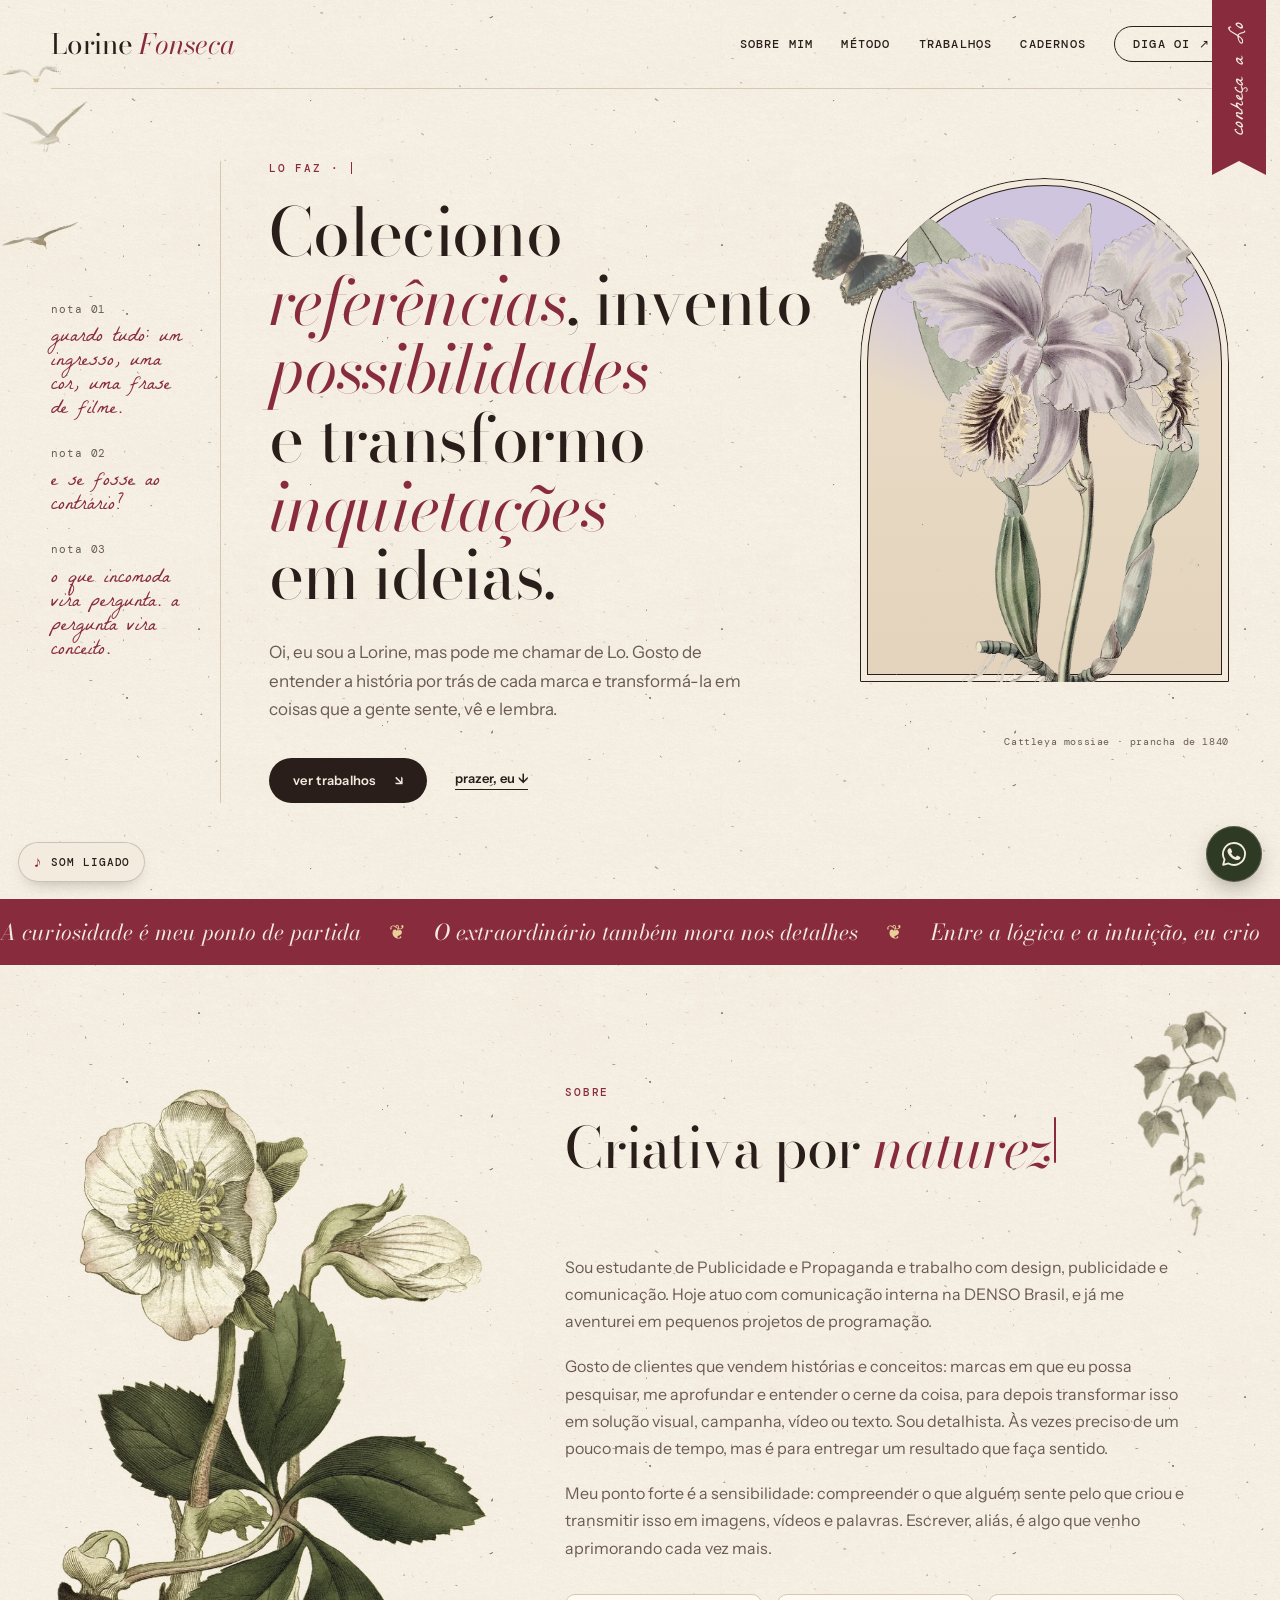
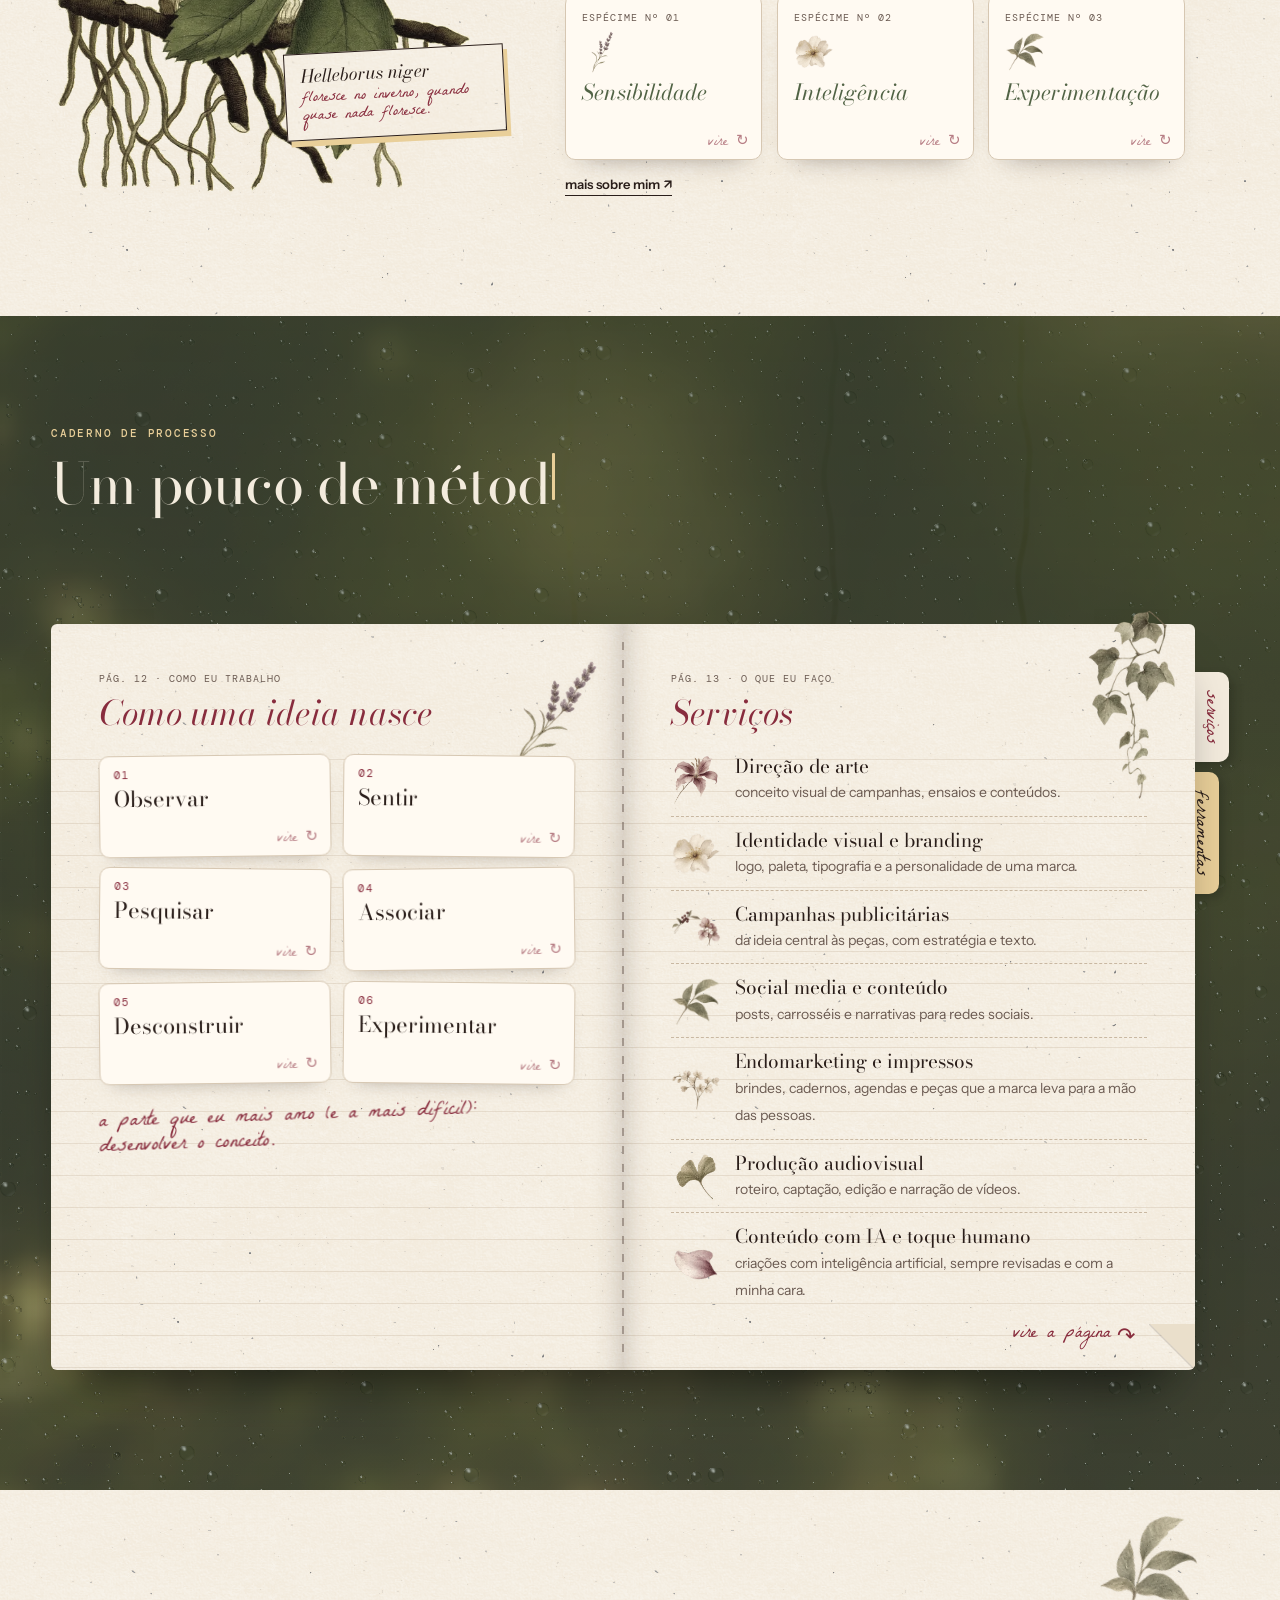
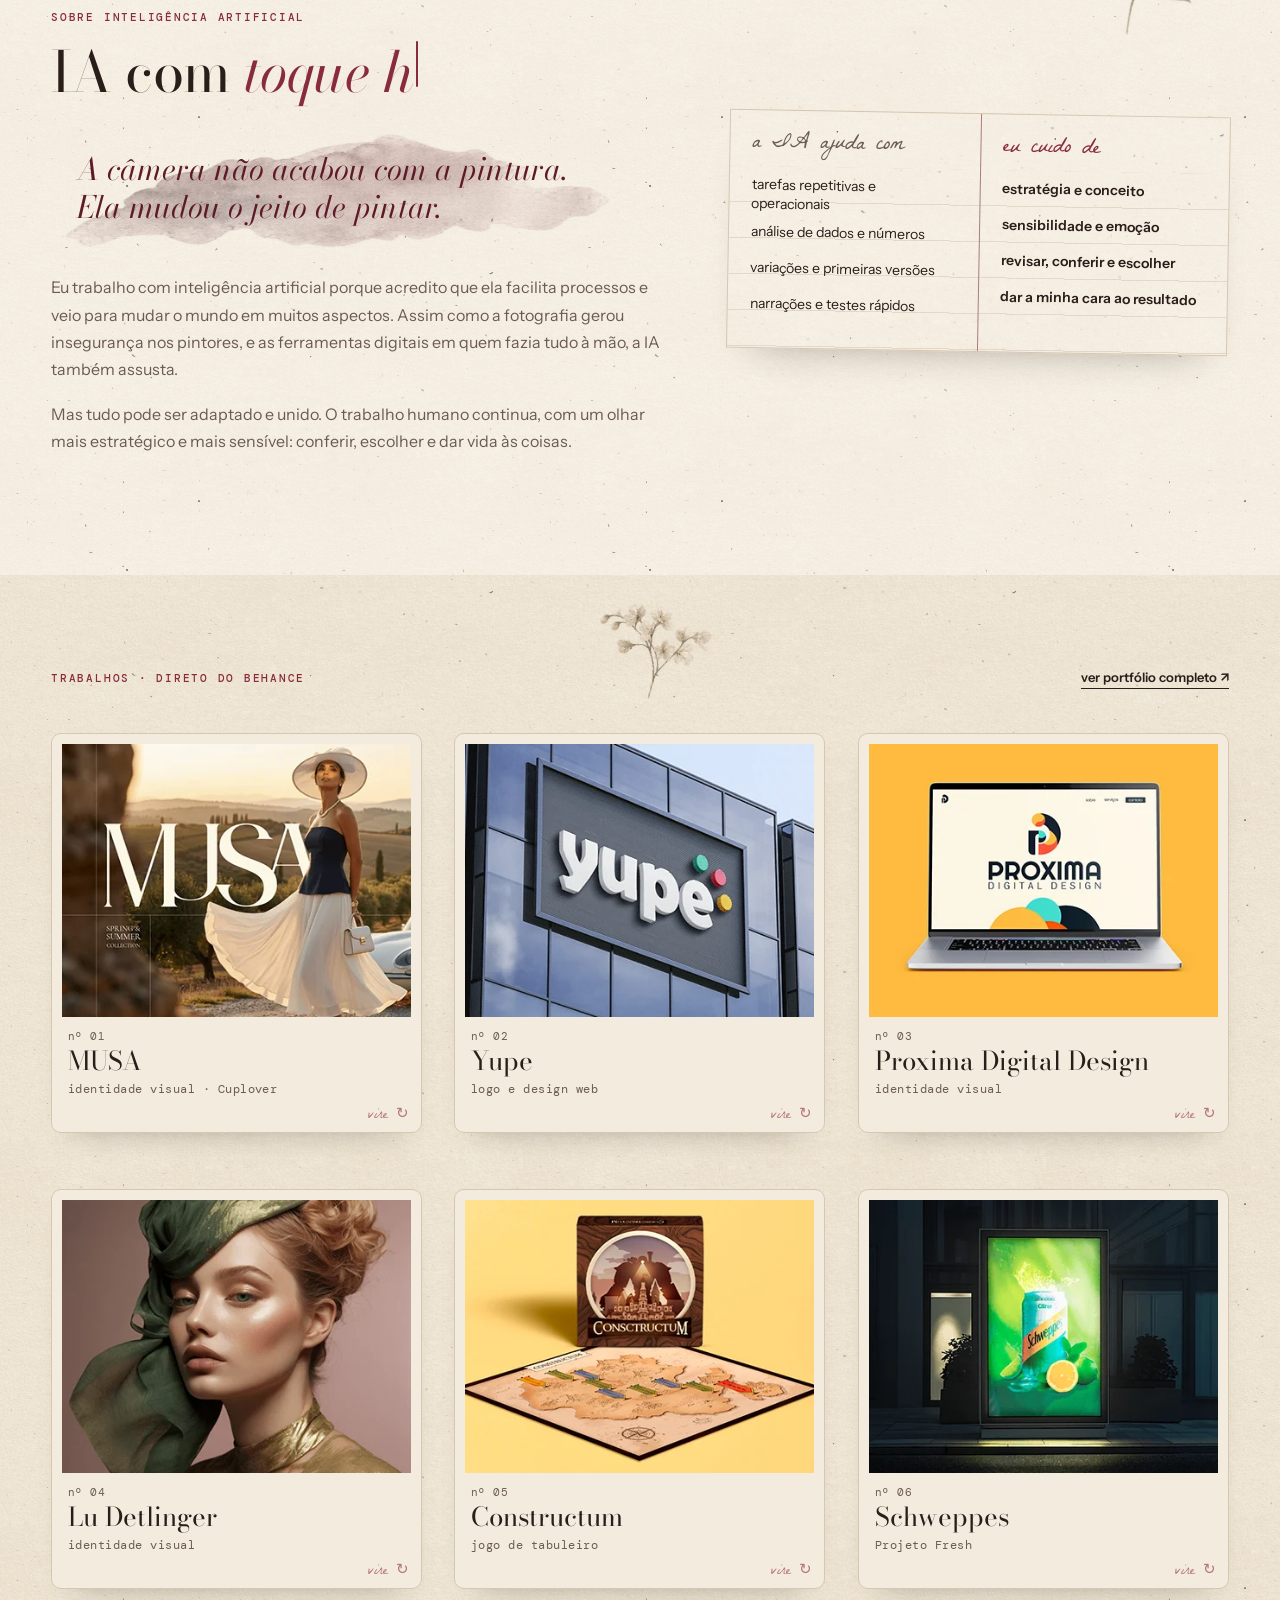
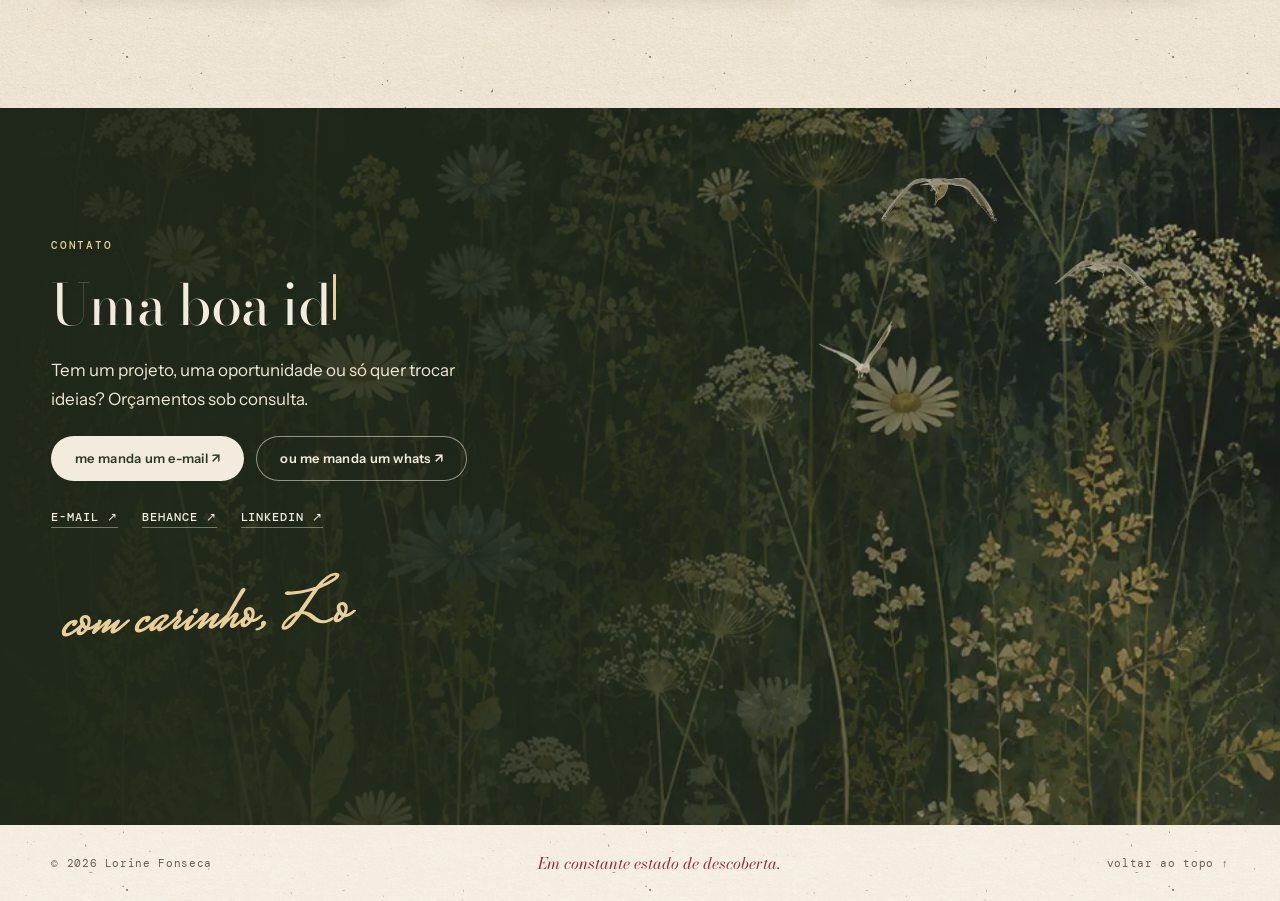
==== commit ee71ba9b: "Revert "Introdução: a fechadura" This reverts commit d7233fffea8f580354e6f12a3074d648dbd3950a." ====
--- a/index.html
+++ b/index.html
@@ -15,34 +15,15 @@
   <link rel="icon" type="image/png" sizes="192x192" href="assets/icone-192.png">
   <link rel="apple-touch-icon" href="assets/icone-apple.png">
   <link rel="stylesheet" href="styles.css">
-  <script>try{if(sessionStorage.getItem('lo-abertura')){document.documentElement.classList.add('sem-abertura')}}catch(e){}</script>
+  <script>try{if(sessionStorage.getItem('lo-abertura')){document.documentElement.classList.add('sem-abertura')}sessionStorage.setItem('lo-abertura','1')}catch(e){}</script>
 </head>
 <body>
-  <!-- ============ INTRODUÇÃO: a fechadura (intro.js) ============
-       Para trocar os vídeos, edite a lista INTRO_VIDEOS no topo de intro.js. -->
-  <div class="kintro" id="intro" role="dialog" aria-modal="true" aria-labelledby="intro-line">
-    <div class="intro-ambient" aria-hidden="true"></div>
-    <div class="intro-stage">
-      <div class="kh" id="kh">
-        <div class="kh-glow" aria-hidden="true"></div>
-        <div class="kh-view">
-          <img class="kh-fallback" src="assets/intro/fechadura-poster.jpg" alt="" aria-hidden="true">
-          <video class="kh-video" id="kh-video" muted playsinline autoplay loop preload="auto" poster="assets/intro/fechadura-poster.jpg" aria-hidden="true"></video>
-          <div class="kh-light" aria-hidden="true"></div>
-        </div>
-        <svg class="kh-edge" viewBox="0 0 300 500" aria-hidden="true">
-          <defs><filter id="kh-blur" x="-30%" y="-30%" width="160%" height="160%"><feGaussianBlur stdDeviation="7"/></filter></defs>
-          <path d="M150 40 A120 120 0 0 1 192 272 L228 462 Q230 476 216 476 L84 476 Q70 476 72 462 L108 272 A120 120 0 0 1 150 40 Z" filter="url(#kh-blur)"/>
-        </svg>
-      </div>
+  <div class="loader" aria-hidden="true">
+    <div class="loader-inner">
+      <div class="loader-arch"><img src="assets/botanica/orquidea.webp" alt="" width="860" height="1343"></div>
+      <p class="loader-name"><span style="--i:0">L</span><span style="--i:1">o</span><span style="--i:2">r</span><span style="--i:3">i</span><span style="--i:4">n</span><span style="--i:5">e</span> <em><span style="--i:7">F</span><span style="--i:8">o</span><span style="--i:9">n</span><span style="--i:10">s</span><span style="--i:11">e</span><span style="--i:12">c</span><span style="--i:13">a</span></em></p>
+      <p class="loader-sub">design · publicidade · direção de arte</p>
     </div>
-    <div class="intro-copy">
-      <p class="intro-line" id="intro-line">Há coisas que só se revelam a quem olha mais de perto.</p>
-      <button type="button" class="intro-go" id="intro-go">espiar um pouco <span aria-hidden="true">↗</span></button>
-    </div>
-    <button type="button" class="intro-skip" id="intro-skip">pular introdução</button>
-    <div class="intro-bloom" aria-hidden="true"></div>
-  </div>
   </div>
   <a class="skip" href="#sobre">pular para o conteúdo</a>
 
@@ -306,7 +287,7 @@
   <footer class="footer wrap">
     <span>© <span id="year">2026</span> Lorine Fonseca</span>
     <span class="footer-note">Em constante estado de descoberta.</span>
-    <span class="footer-links"><button type="button" class="replay-intro" id="replay-intro">rever a introdução</button><a href="#inicio">voltar ao topo ↑</a></span>
+    <a href="#inicio">voltar ao topo ↑</a>
   </footer>
 
   <a class="whatsapp" href="https://wa.me/5519991912205?text=Ol%C3%A1%21%20Vim%20pelo%20seu%20site%2Fportf%C3%B3lio." target="_blank" rel="noopener" aria-label="Conversar com a Lo no WhatsApp">
@@ -314,7 +295,6 @@
     <span>fale comigo</span>
   </a>
 
-  <script src="intro.js"></script>
   <script src="sound.js"></script>
   <script src="script.js"></script>
   <script src="flip.js"></script>
--- a/styles.css
+++ b/styles.css
@@ -731,99 +731,52 @@
 .flip:hover .flip-hint { opacity: 1; }
 html:not(.js) .flip-hint { display: none; }
 
-/* ---------- introdução: a fechadura (intro.js) ---------- */
-html.intro-open { overflow: hidden; }
-main, .masthead { transition: filter 1.3s ease, transform 1.5s cubic-bezier(.2, .7, .2, 1); }
-html.intro-open main, html.intro-open .masthead { filter: blur(10px); transform: scale(1.04); }
-.kintro {
-  --g: .6; --f: 0;
-  --kh-mask: url("data:image/svg+xml;utf8,<svg xmlns='http://www.w3.org/2000/svg' viewBox='0 0 300 500'><path d='M150 40 A120 120 0 0 1 192 272 L228 462 Q230 476 216 476 L84 476 Q70 476 72 462 L108 272 A120 120 0 0 1 150 40 Z' fill='black'/></svg>");
-  position: fixed; inset: 0; z-index: 200;
-  display: none; flex-direction: column; align-items: center; justify-content: center;
-  gap: clamp(20px, 4vh, 40px);
-  height: 100vh; height: 100dvh;
-  padding: max(24px, env(safe-area-inset-top, 0px)) 24px max(24px, env(safe-area-inset-bottom, 0px));
-  background: radial-gradient(ellipse 80% 70% at 50% 42%, #2a0f1a 0%, #170910 45%, #080405 100%);
-  color: #efe0d8; overflow: hidden;
-}
-.kintro[hidden] { display: none !important; }
-.kintro.open { display: flex; animation: k-in 1.4s ease both; }
-.kintro::before { /* grão de papel, bem leve */
-  content: ''; position: absolute; inset: 0; pointer-events: none;
-  background: var(--tex-papel); opacity: .07; mix-blend-mode: screen;
-}
-.intro-ambient { /* luz que escapa e tinge o escuro em volta */
-  position: absolute; inset: -20%; pointer-events: none;
-  background:
-    radial-gradient(circle at 50% 40%, rgba(242, 190, 130, calc(var(--g) * .2)) 0%, rgba(176, 96, 116, calc(var(--g) * .13)) 18%, rgba(94, 26, 40, calc(var(--g) * .12)) 34%, transparent 58%);
-}
-.intro-stage { position: relative; z-index: 1; }
-.kh { position: relative; width: min(46vw, 30vh, 290px); aspect-ratio: 3 / 5; will-change: transform; }
-.kh-glow { /* halo difuso: o desfoque fica no pai, a forma no filho (assim a luz vaza pra fora) */
-  position: absolute; inset: -4%; pointer-events: none;
-  filter: blur(26px); opacity: calc(.2 + var(--g) * .5);
-}
-.kh-glow::before {
-  content: ''; position: absolute; inset: 0;
-  background: radial-gradient(ellipse at 50% 34%, #f6cf98 0%, #d98b86 45%, #7a2234 80%);
-  -webkit-mask: var(--kh-mask) center / 100% 100% no-repeat; mask: var(--kh-mask) center / 100% 100% no-repeat;
-}
-.kh-view {
-  position: absolute; inset: 0; background: #1c1310; overflow: hidden;
-  -webkit-mask: var(--kh-mask) center / 100% 100% no-repeat; mask: var(--kh-mask) center / 100% 100% no-repeat;
-}
-.kh-view::after { /* profundidade: bordas internas mais escuras */
-  content: ''; position: absolute; inset: 0; pointer-events: none;
-  background: radial-gradient(ellipse 70% 60% at 50% 42%, transparent 45%, rgba(24, 8, 12, .55) 100%);
-}
-.kh-video, .kh-fallback { position: absolute; inset: 0; width: 100%; height: 100%; object-fit: cover; }
-.kh-fallback { animation: k-kb 14s ease-in-out infinite alternate; }
-.kh-video { opacity: 0; transition: opacity 1.2s ease; }
-.has-video .kh-video { opacity: 1; }
-.kh-light { /* luz quente do outro lado */
-  position: absolute; inset: 0; pointer-events: none; mix-blend-mode: screen;
-  background: radial-gradient(ellipse 60% 45% at 50% 36%, rgba(255, 220, 170, calc(var(--g) * .16 + var(--f) * .22)) 0%, transparent 70%);
-}
-.kh-edge { position: absolute; inset: 0; width: 100%; height: 100%; overflow: visible; pointer-events: none; mix-blend-mode: screen; opacity: calc(.15 + var(--g) * .35); }
-.kh-edge path { fill: none; stroke: #f2c48d; stroke-width: 3; }
-.intro-copy { position: relative; z-index: 1; display: grid; justify-items: center; gap: 22px; text-align: center; }
-.intro-line { margin: 0; max-width: 24ch; font: italic 400 clamp(20px, 2.6vw, 30px)/1.3 var(--f-display); color: #efe0d8; text-wrap: balance; opacity: 0; animation: k-fade 1.8s 1.3s ease forwards; }
-.intro-go {
-  font: 500 12px/1 var(--f-mono); letter-spacing: .14em; color: #f3ebdd;
-  padding: 15px 26px; border: 1px solid #f3ebdd52; border-radius: 999px; background: transparent; cursor: pointer;
-  opacity: 0; animation: k-fade 1.2s 2.5s ease forwards;
-  transition: background .5s, border-color .5s, box-shadow .5s, letter-spacing .5s;
-}
-.intro-go span { display: inline-block; transition: transform .4s; }
-.intro-go:hover, .intro-go:focus-visible { background: #f3ebdd12; border-color: #f2c48d; box-shadow: 0 0 28px #f2c48d3d; letter-spacing: .18em; outline: none; }
-.intro-go:hover span { transform: translate(2px, -2px); }
-.intro-skip {
-  position: absolute; z-index: 2; top: max(18px, env(safe-area-inset-top, 0px)); right: max(20px, env(safe-area-inset-right, 0px));
-  font: 400 11px/1 var(--f-mono); letter-spacing: .12em; color: #efe0d880;
-  background: none; border: 0; padding: 8px; cursor: pointer;
-  opacity: 0; animation: k-fade 1s 1s ease forwards; transition: color .3s;
-}
-.intro-skip:hover, .intro-skip:focus-visible { color: #efe0d8; }
-.intro-bloom { /* luz cor de papel que atravessa a fechadura */
-  position: absolute; inset: 0; z-index: 5; pointer-events: none; opacity: 0;
-  background: radial-gradient(circle at 50% 50%, #fff7e8 0%, #f3ebdd 55%, #eadfcb 100%);
-  transition: opacity 1s ease;
-}
-.kintro.bloom .intro-bloom { opacity: 1; }
-.kintro.going .intro-copy, .kintro.going .intro-skip { animation: none; opacity: 0; transition: opacity .4s ease; }
-.kintro.going .intro-ambient { transition: opacity 1.2s; }
-.kintro.gone { opacity: 0; transition: opacity 1.1s ease; }
-.kintro.quick { opacity: 0; transition: opacity .45s ease; }
-@keyframes k-in { from { opacity: 0; } }
-@keyframes k-fade { to { opacity: 1; } }
-@keyframes k-kb { to { transform: scale(1.15) translate(-3%, -2%); } }
-.footer-links { display: inline-flex; align-items: center; gap: 18px; }
-.replay-intro { font: inherit; letter-spacing: inherit; color: inherit; background: none; border: 0; padding: 0; cursor: pointer; }
-.replay-intro:hover { color: var(--borgonha); }
-@media (max-width: 650px) {
-  .kh { width: min(58vw, 34vh); }
-  .intro-line { font-size: 21px; }
-}
+/* ---------- abertura (tela de carregamento) ---------- */
+.loader {
+  position: fixed; inset: 0; z-index: 100;
+  display: grid; place-items: center;
+  color: var(--papel);
+  background: #1c1310;
+  overflow: hidden; isolation: isolate;
+  box-shadow: 0 30px 60px #00000080;
+  animation: loader-up 1.1s 2.9s cubic-bezier(.76, 0, .24, 1) forwards;
+}
+.sem-abertura .loader { display: none; }
+.loader::before { /* a imagem, com leve blur e movimento lento */
+  content: ''; position: absolute; inset: -6%; z-index: -2;
+  background: url('assets/fotos/abertura.webp') center / cover no-repeat;
+  filter: blur(4px) saturate(.75) sepia(.15);
+  animation: drift-bg 9s ease-in-out infinite alternate;
+}
+.loader::after { /* camada transparente de cor desbotada */
+  content: ''; position: absolute; inset: 0; z-index: -1;
+  background: linear-gradient(180deg, #5e1a2866 0%, #a87d8240 45%, #2a1e1aa6 100%);
+}
+@keyframes drift-bg { from { transform: scale(1.04) translate(-1.5%, 1%); } to { transform: scale(1.12) translate(1.5%, -1.5%); } }
+.loader-inner { display: grid; justify-items: center; gap: 18px; padding: 24px; text-align: center; animation: inner-up .9s 2.85s cubic-bezier(.76, 0, .24, 1) forwards; }
+.loader-arch {
+  width: 130px; aspect-ratio: 3 / 4.1; overflow: hidden;
+  border-radius: 999px 999px 6px 6px;
+  background: radial-gradient(120% 70% at 50% 0%, var(--lavanda) 0 40%, transparent 70%), var(--papel-2);
+  box-shadow: inset 0 0 0 1px var(--papel), inset 0 0 0 5px #1c1310, inset 0 0 0 6px var(--papel), 0 20px 40px #0006;
+  animation: arch-in 1.1s cubic-bezier(.2, .7, .2, 1) both;
+}
+.loader-arch img { width: 84%; margin: 10% auto 0; filter: var(--desbotado); animation: bloom 1.8s .3s ease both; }
+.loader-name { font: 400 clamp(38px, 7vw, 72px)/1 var(--f-display); letter-spacing: -.02em; margin: 0; white-space: nowrap; }
+.loader-name em { color: #E7B6BE; }
+.loader-name span { display: inline-block; opacity: 0; transform: translateY(.35em) rotate(4deg); animation: letter .7s cubic-bezier(.2, .7, .2, 1) forwards; animation-delay: calc(.45s + var(--i) * 70ms); }
+.loader-sub {
+  font: 500 11px/1.4 var(--f-mono); letter-spacing: .16em; text-transform: uppercase; color: #efe0d8;
+  padding-top: 12px;
+  background: linear-gradient(var(--manteiga), var(--manteiga)) 50% 0 / 0 1px no-repeat;
+  opacity: 0; animation: sub-in 1s 1.5s ease forwards;
+}
+@keyframes letter { to { opacity: 1; transform: none; } }
+@keyframes arch-in { from { opacity: 0; transform: translateY(16px) scale(.94); } }
+@keyframes bloom { from { opacity: 0; transform: scale(.9) translateY(10px); } }
+@keyframes sub-in { to { opacity: 1; background-size: 120px 1px; } }
+@keyframes inner-up { to { transform: translateY(-60px); opacity: 0; } }
+@keyframes loader-up { to { transform: translateY(-100%); visibility: hidden; } }
 
 /* ---------- WhatsApp (flutuante) ---------- */
 .whatsapp {
@@ -837,7 +790,7 @@
   animation: wa-in .8s 3.8s cubic-bezier(.2, .7, .2, 1) both;
   transition: background .25s, gap .35s;
 }
-.whatsapp { animation-delay: .6s; }
+.sem-abertura .whatsapp, .no-loader-page .whatsapp { animation-delay: .4s; }
 .whatsapp svg { width: 28px; height: 28px; flex: none; }
 .wa-bubble { fill: none; stroke: currentColor; stroke-width: 1.6; stroke-linejoin: round; }
 .wa-phone { fill: currentColor; }
@@ -849,10 +802,10 @@
 @keyframes ring { 25% { rotate: -12deg; } 50% { rotate: 10deg; } 75% { rotate: -6deg; } }
 
 /* ---------- cursor de borboleta ---------- */
-.bee-cursor { position: fixed; left: 0; top: 0; z-index: 260; width: 44px; pointer-events: none; opacity: 0; transition: opacity .3s, width .3s; will-change: transform; }
+.bee-cursor { position: fixed; left: 0; top: 0; z-index: 120; width: 44px; pointer-events: none; opacity: 0; transition: opacity .3s, width .3s; will-change: transform; }
 .has-bee, .has-bee * { cursor: none !important; }
 .has-bee input, .has-bee textarea { cursor: text !important; }
-.cursor-trail { position: fixed; inset: 0; z-index: 259; width: 100vw; height: 100vh; pointer-events: none; }
+.cursor-trail { position: fixed; inset: 0; z-index: 119; width: 100vw; height: 100vh; pointer-events: none; }
 .bee-cursor.tap { filter: brightness(1.15) drop-shadow(0 0 6px #e9cf99); }
 .has-bee .bee-cursor.on { opacity: 1; }
 .has-bee .bee-cursor.big { width: 58px; }
@@ -905,7 +858,7 @@
   backdrop-filter: blur(6px); box-shadow: 0 8px 18px -10px #2a1e1a66; cursor: pointer;
   animation: wa-in .8s 3.8s cubic-bezier(.2, .7, .2, 1) both;
 }
-.sound-toggle { animation-delay: .6s; }
+.sem-abertura .sound-toggle { animation-delay: .4s; }
 .sound-toggle span:first-child { font-size: 16px; color: var(--borgonha); }
 .sound-toggle[aria-pressed="false"] { opacity: .7; }
 @media (max-width: 650px) { .sound-toggle .st-label { display: none; } .sound-toggle { width: 40px; padding: 0; justify-content: center; } }
@@ -1010,7 +963,6 @@
 
 @media (prefers-reduced-motion: reduce) {
   *, *::before, *::after { animation: none !important; transition: none !important; scroll-behavior: auto !important; }
-  .intro-line, .intro-go, .intro-skip { opacity: 1; }
-  html.intro-open main, html.intro-open .masthead { filter: none; transform: none; }
+  .loader { display: none; }
     .js .reveal { opacity: 1; translate: 0 0; }
 }
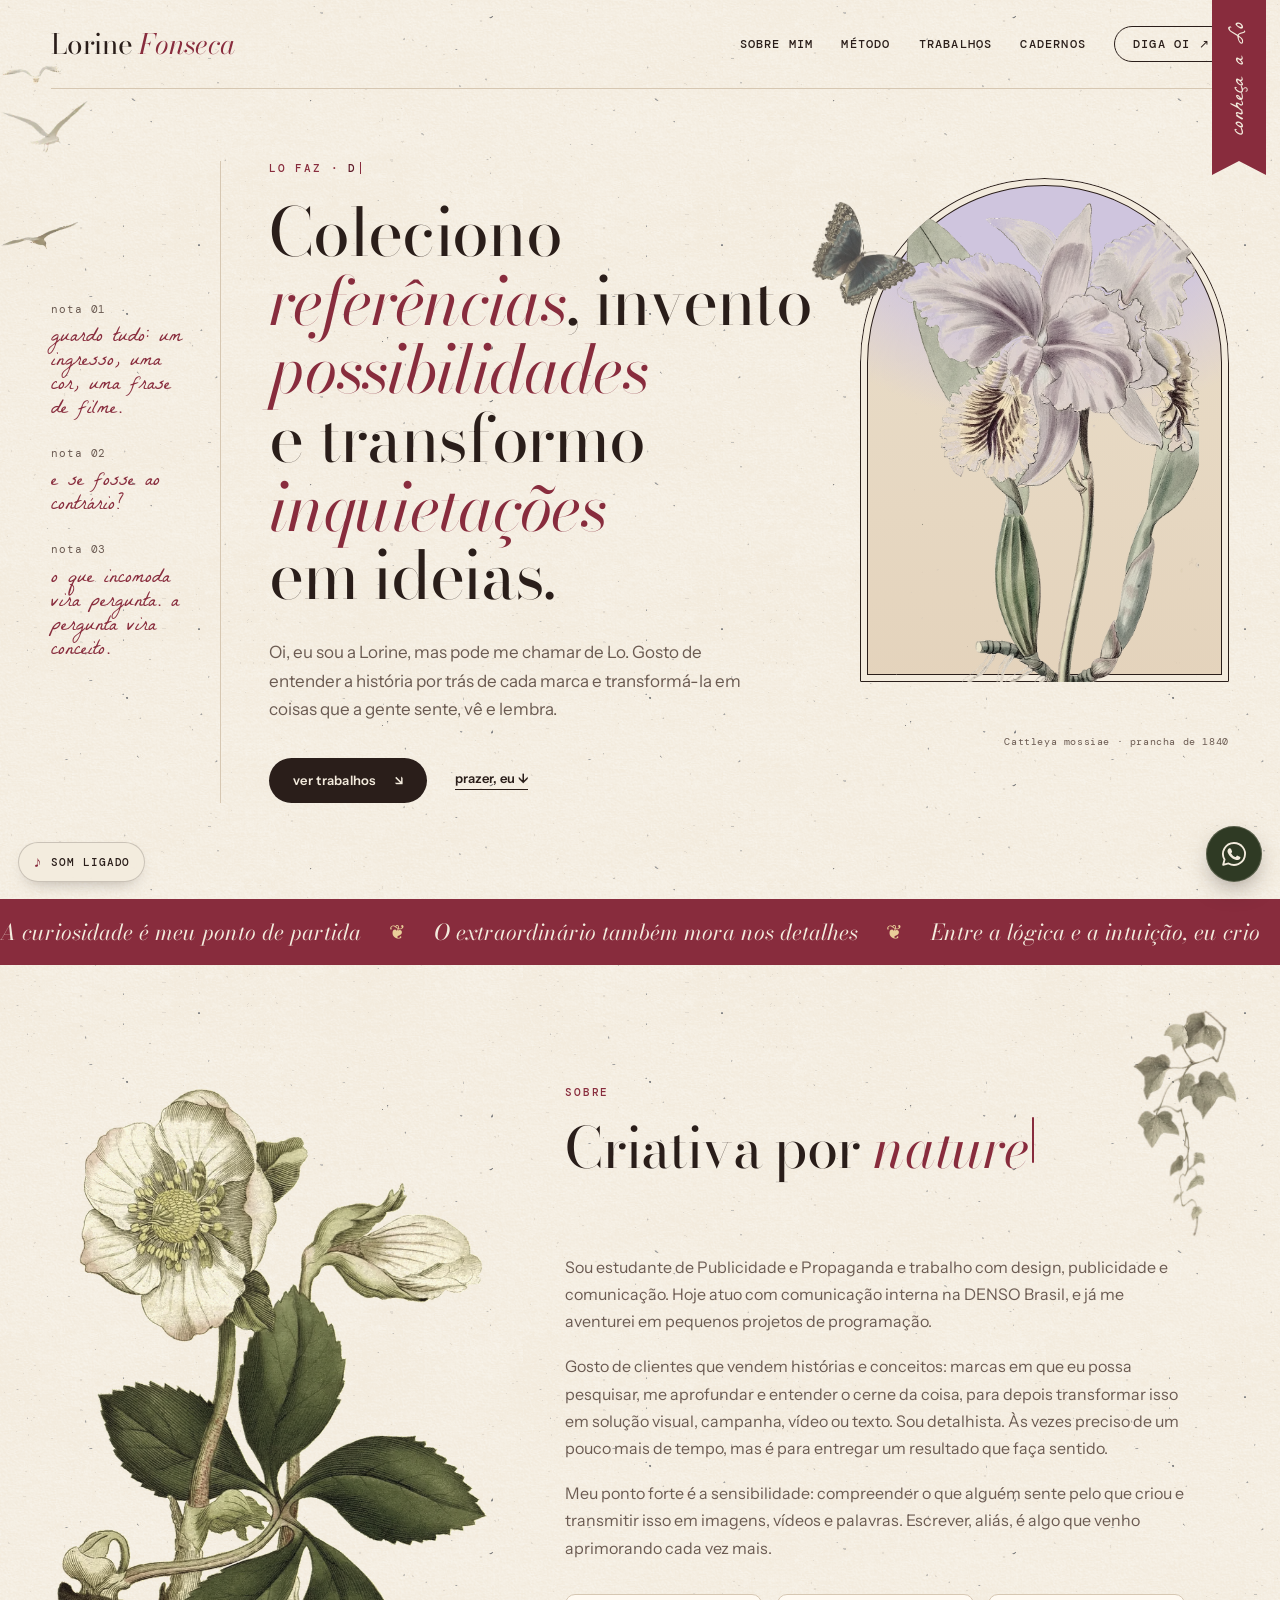
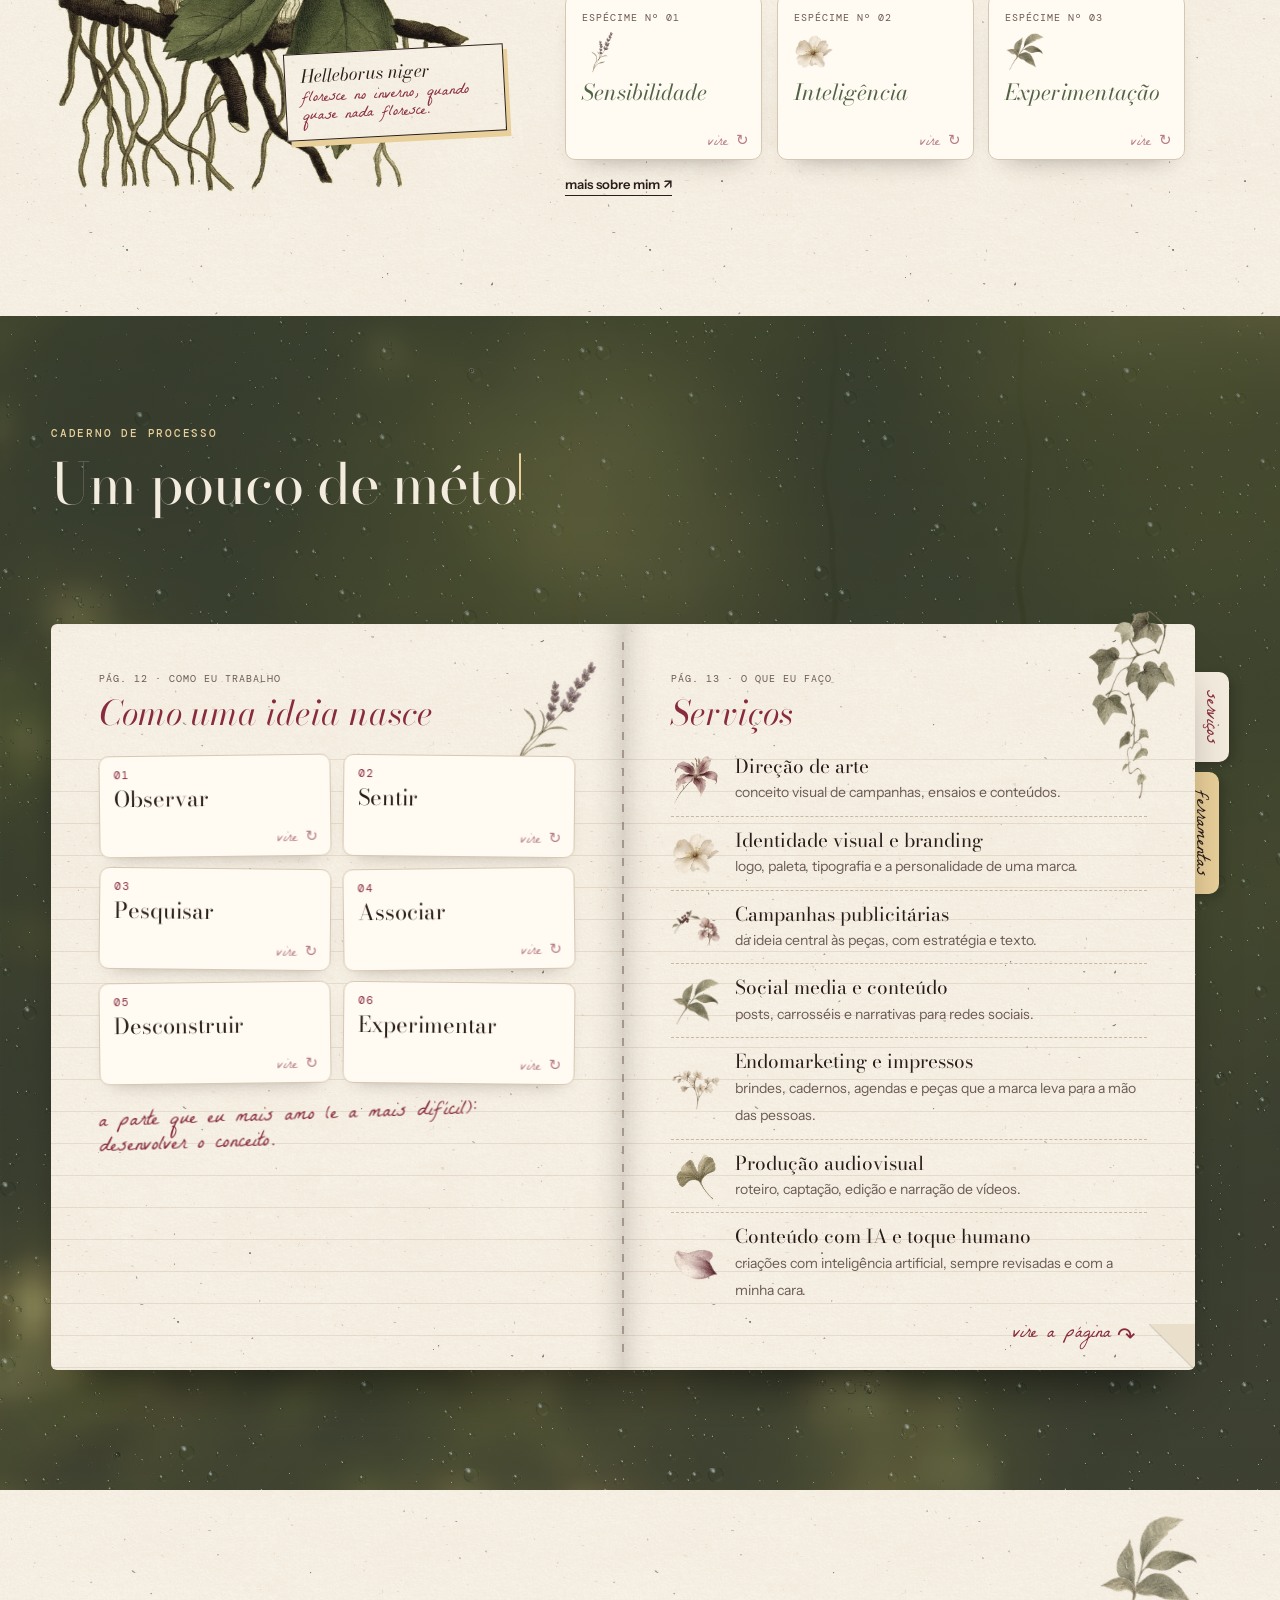
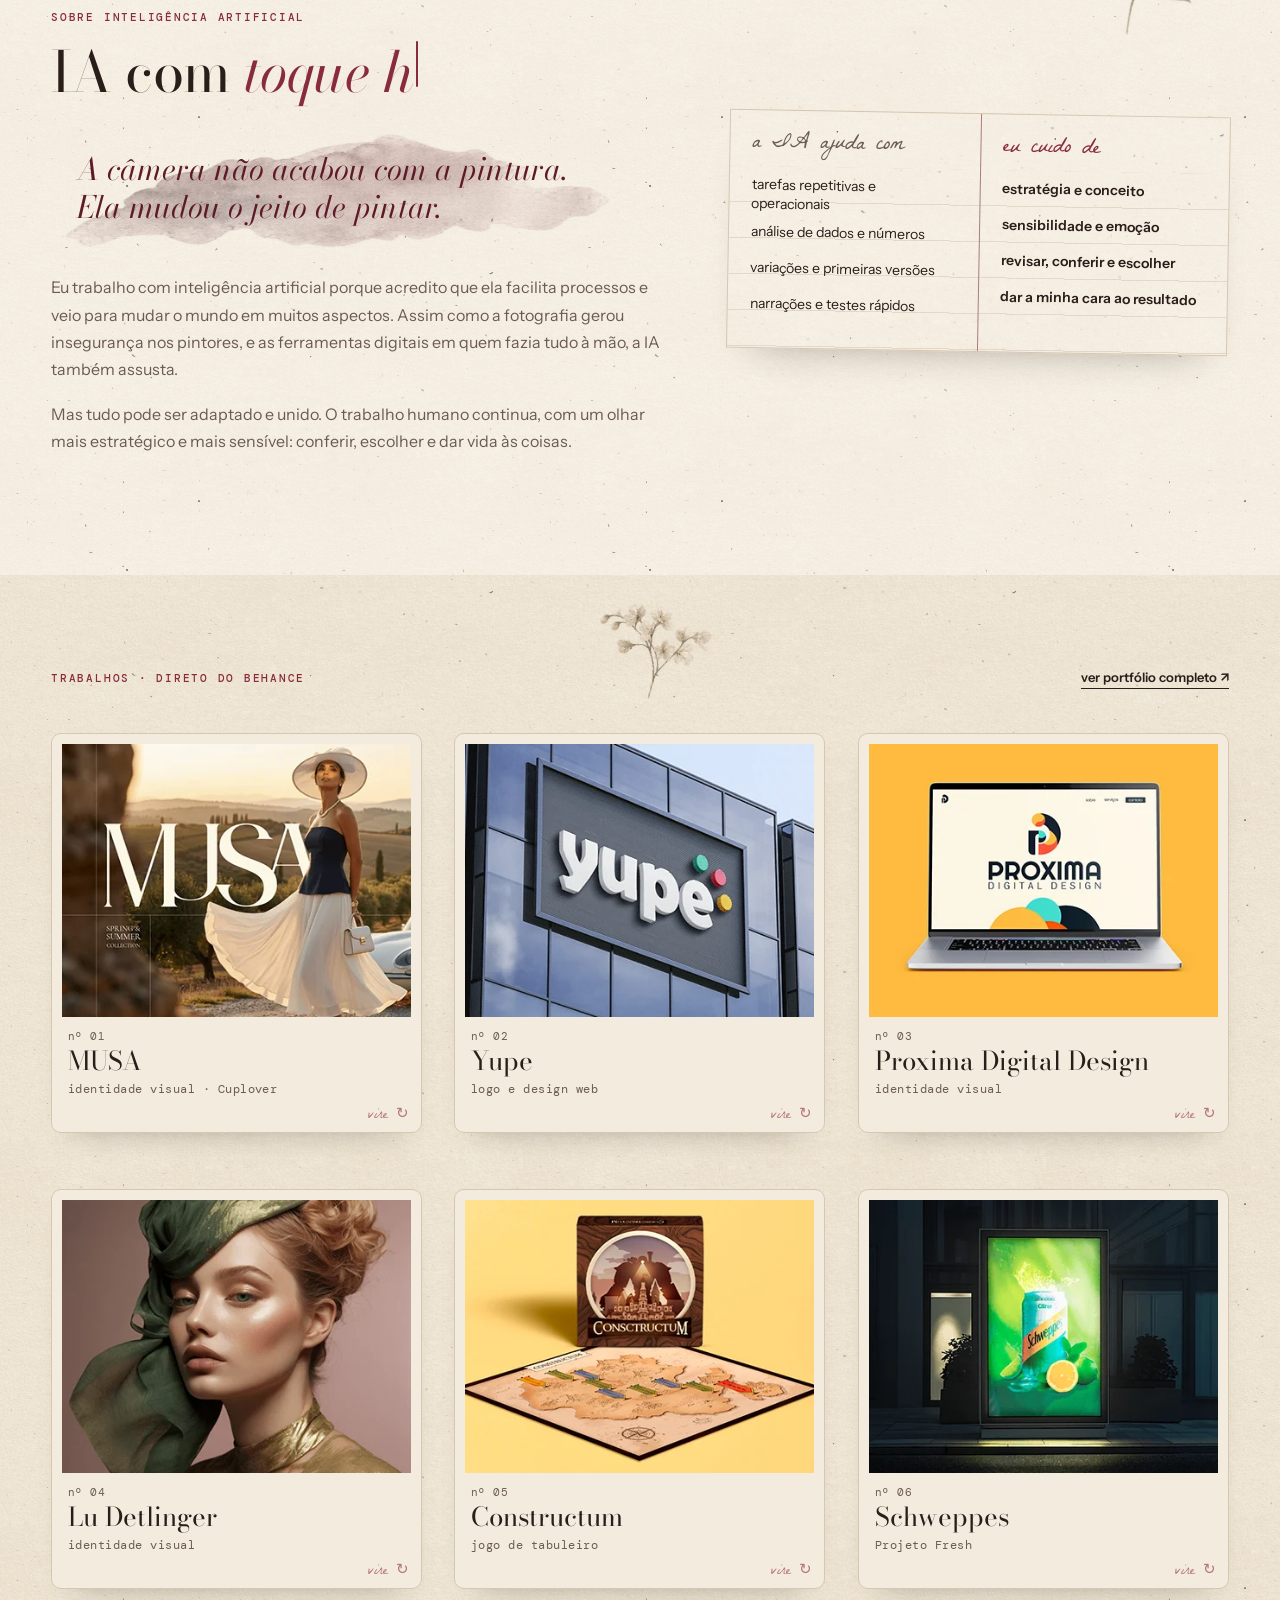
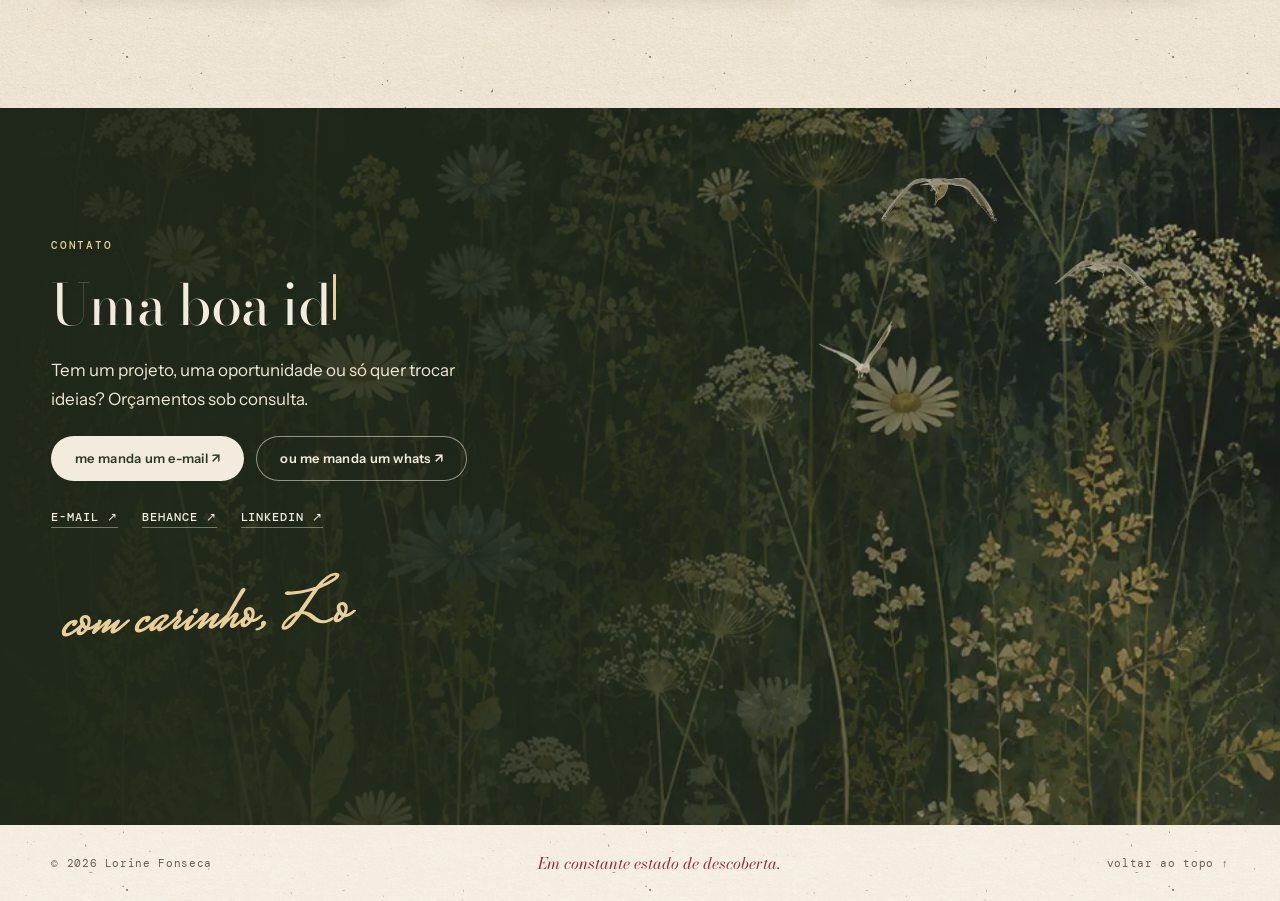
==== commit f34f9508: "Tema claro sempre, mesmo com o sistema no modo escuro Co-Authored-By: Claude Opus 5.5 <noreply@anthr" ====
--- a/index.html
+++ b/index.html
@@ -4,6 +4,8 @@
   <meta charset="utf-8">
   <meta name="viewport" content="width=device-width,initial-scale=1">
   <meta name="theme-color" content="#F3EBDD">
+  <meta name="color-scheme" content="only light">
+  <meta name="supported-color-schemes" content="light">
   <meta name="description" content="Lorine Fonseca (Lo): design, publicidade e direção de arte. Ideias com intenção, criação com personalidade.">
   <title>Lorine Fonseca | design, publicidade e direção de arte</title>
   <link rel="preconnect" href="https://fonts.googleapis.com">
--- a/styles.css
+++ b/styles.css
@@ -32,6 +32,9 @@
   --vivo: saturate(.95) sepia(0) brightness(1) contrast(1);
 }
 
+/* sempre tema claro, mesmo com o celular/sistema no modo escuro */
+:root { color-scheme: only light; }
+html, body { background-color: var(--papel); color: var(--tinta); forced-color-adjust: none; }
 *, *::before, *::after { box-sizing: border-box; }
 html { scroll-behavior: smooth; }
 body {
